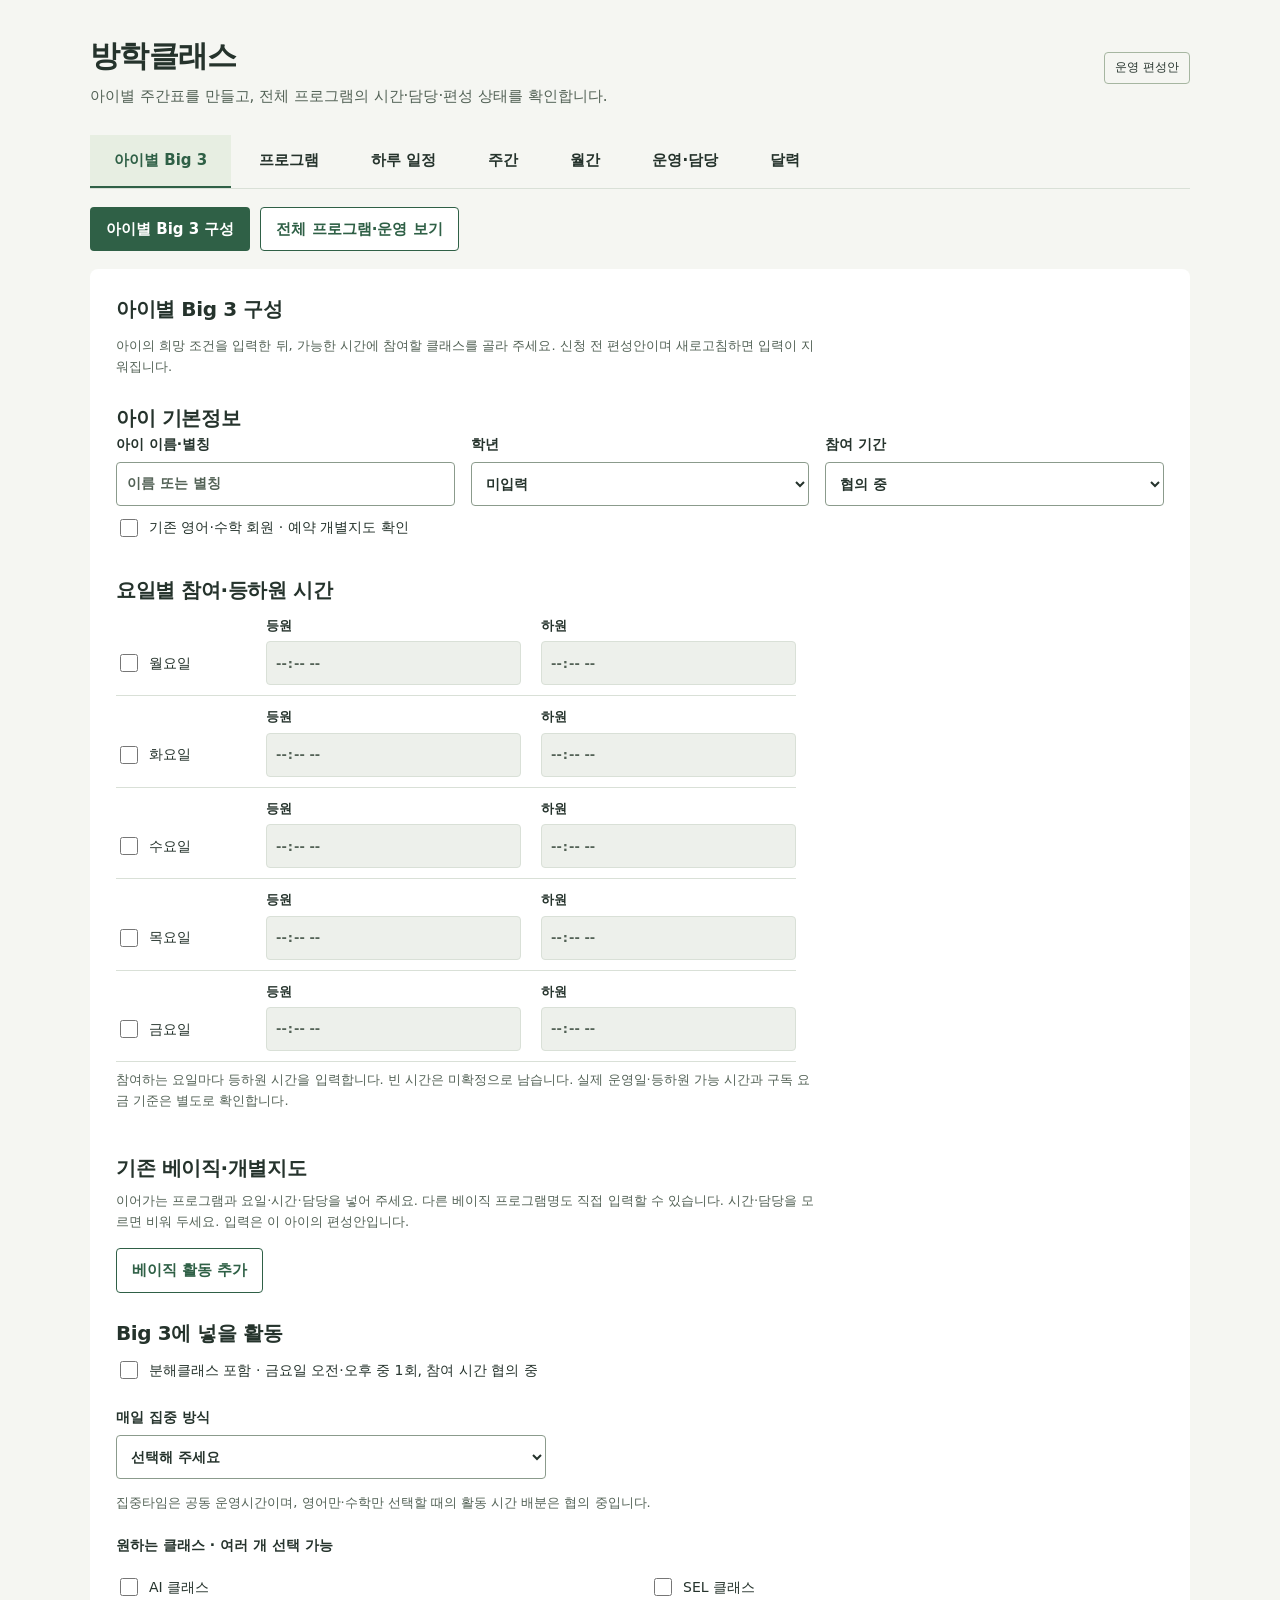
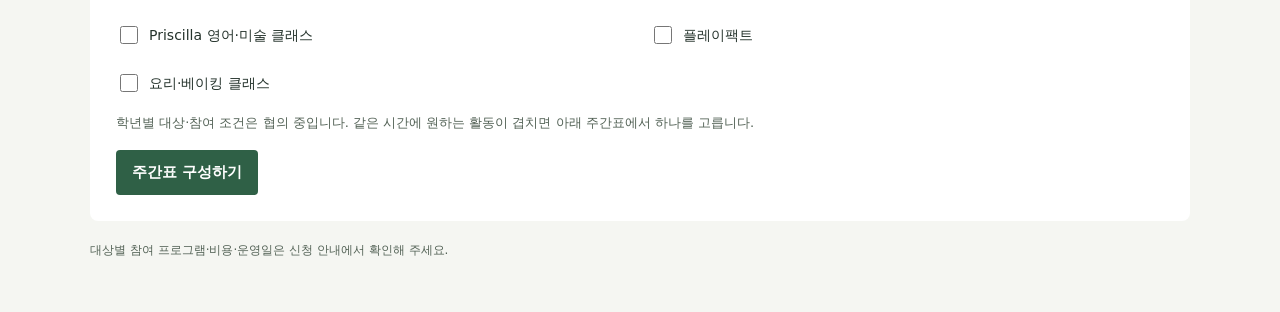
==== index.html @ 2d90d184 "Publish FOX winter class planning page" ====
<!doctype html>
<html lang="ko">
<head>
  <meta charset="utf-8">
  <meta name="viewport" content="width=device-width, initial-scale=1">
  <meta name="robots" content="noindex,nofollow">
  <meta name="description" content="FOX 방학클래스 프로그램과 하루·주간·월간 일정">
  <meta name="theme-color" content="#2f6046">
  <link rel="icon" href="data:,">
  <link rel="stylesheet" href="./style.css">
  <script src="./schedule.js" defer></script>
  <script src="./student-plan.js" defer></script>
  <script src="./app.js" defer></script>
  <script src="./planner-ui.js" defer></script>
  <title>방학클래스 · FOX LC</title>
</head>
<body>
<a class="skip-link" href="#main">프로그램으로 바로 가기</a>
<main id="main">
  <header><div><h1>방학클래스</h1><p>아이별 주간표를 만들고, 전체 프로그램의 시간·담당·편성 상태를 확인합니다.</p></div><span class="status">운영 편성안</span></header>
  <nav class="tabs" role="tablist" aria-label="방학클래스 보기">
    <button type="button" role="tab" id="builder-tab" aria-controls="builder" aria-selected="true">아이별 Big 3</button>
    <button type="button" role="tab" id="programs-tab" aria-controls="programs" aria-selected="false" tabindex="-1">프로그램</button>
    <button type="button" role="tab" id="day-tab" aria-controls="day" aria-selected="false" tabindex="-1">하루 일정</button>
    <button type="button" role="tab" id="week-tab" aria-controls="week" aria-selected="false" tabindex="-1">주간</button>
    <button type="button" role="tab" id="month-tab" aria-controls="month" aria-selected="false" tabindex="-1">월간</button>
    <button type="button" role="tab" id="operations-tab" aria-controls="operations" aria-selected="false" tabindex="-1">운영·담당</button>
    <button type="button" role="tab" id="calendar-tab" aria-controls="calendar" aria-selected="false" tabindex="-1">달력</button>
  </nav>
  <div class="entry-actions"><button type="button" class="primary" id="open-builder">아이별 Big 3 구성</button><button type="button" class="secondary" id="open-overview">전체 프로그램·운영 보기</button></div>
  <div class="chosen"><div><span class="text-small">프로그램 탐색용 하루 예시</span><output id="chosen" aria-live="polite"></output></div><button type="button" class="primary" id="view-day">하루 일정 보기 <span aria-hidden="true">→</span></button></div>
  <section id="builder" role="tabpanel" aria-labelledby="builder-tab">
    <h2>아이별 Big 3 구성</h2><p class="caption">아이의 희망 조건을 입력한 뒤, 가능한 시간에 참여할 클래스를 골라 주세요. 신청 전 편성안이며 새로고침하면 입력이 지워집니다.</p>
    <form id="student-form" novalidate>
      <fieldset><legend>아이 기본정보</legend><div class="planner-fields">
        <label>아이 이름·별칭<input id="student-name" type="text" maxlength="40" autocomplete="off" placeholder="이름 또는 별칭"></label>
        <label>학년<select id="student-grade"><option value="">미입력</option><option>유아</option><option>초등 1학년</option><option>초등 2학년</option><option>초등 3학년</option><option>초등 4학년</option><option>초등 5학년</option><option>초등 6학년</option></select></label>
        <label>참여 기간<select id="student-period"><option value="">협의 중</option><option>2027년 1월</option><option>2027년 2월</option><option>2027년 1·2월</option></select></label>
      </div><label class="check-option"><input id="student-member" type="checkbox">기존 영어·수학 회원 · 예약 개별지도 확인</label></fieldset>
      <fieldset><legend>요일별 참여·등하원 시간</legend><div id="student-days" class="day-attendance"></div><p class="caption" id="time-guide">참여하는 요일마다 등하원 시간을 입력합니다. 빈 시간은 미확정으로 남습니다. 실제 운영일·등하원 가능 시간과 구독 요금 기준은 별도로 확인합니다.</p></fieldset>
      <fieldset><legend>기존 베이직·개별지도</legend><p class="caption">이어가는 프로그램과 요일·시간·담당을 넣어 주세요. 다른 베이직 프로그램명도 직접 입력할 수 있습니다. 시간·담당을 모르면 비워 두세요. 입력은 이 아이의 편성안입니다.</p><div id="student-basics"></div><div id="student-basic-warnings" class="student-messages" role="status" hidden></div><button type="button" class="secondary" id="add-basic">베이직 활동 추가</button><datalist id="basic-program-names"></datalist><datalist id="basic-owner-names"></datalist></fieldset>
      <fieldset><legend>Big 3에 넣을 활동</legend>
        <label class="check-option"><input id="student-dis" type="checkbox">분해클래스 포함 · 금요일 오전·오후 중 1회, 참여 시간 협의 중</label>
        <label class="planner-focus">매일 집중 방식<select id="student-focus" aria-describedby="focus-guide"><option value="">선택해 주세요</option></select></label>
        <p class="caption" id="focus-guide">집중타임은 공동 운영시간이며, 영어만·수학만 선택할 때의 활동 시간 배분은 협의 중입니다.</p>
        <p class="field-label">원하는 클래스 · 여러 개 선택 가능</p><div id="student-preferences" class="planner-preferences"></div>
        <p class="caption">학년별 대상·참여 조건은 협의 중입니다. 같은 시간에 원하는 활동이 겹치면 아래 주간표에서 하나를 고릅니다.</p>
      </fieldset>
      <button type="submit" class="primary">주간표 구성하기</button>
    </form>
    <div id="student-result" hidden>
      <div class="section-heading"><h2 id="student-plan-title" tabindex="-1">개인 주간 편성안</h2><button type="button" class="secondary" id="print-student">개인 주간표 인쇄</button></div>
      <p id="student-profile" class="student-profile"></p><div id="student-big3" class="student-big3"></div><div id="student-basic-summary" class="student-basic-summary"></div>
      <p class="caption">오전·오후에서 참여할 시간을 직접 선택합니다. 빈 시간은 미선택으로 남습니다. 분해클래스는 한 주 1회입니다.</p>
      <p id="student-live-status" class="sr-only" role="status"></p>
      <div id="student-messages" class="student-messages"></div>
      <table class="student-weekly" role="table"><caption class="sr-only">아이별 베이직·Big 3 주간 편성안과 시간별 활동 선택</caption><thead role="rowgroup"><tr role="row"><th scope="col">요일·희망시간</th><th scope="col">기존 베이직</th><th scope="col">오전 클래스<br>10:00–12:00안</th><th scope="col">매일 집중타임</th><th scope="col">오후 클래스<br>15:30–17:30안</th><th scope="col">공동시간·확인 사항</th></tr></thead><tbody id="student-week-rows" role="rowgroup"></tbody></table>
      <p class="caption" id="student-member-note" hidden>기존 교재·진도를 이어가는 베이직과 집중타임 공동 활동을 함께 확인합니다. 예약 개별지도는 위 베이직 항목에 따로 입력하고 시간 겹침을 조정합니다. 입력하지 않은 시간·담당은 미확정입니다.</p>
      <p class="caption">반복 주간 편성안입니다. 날짜별 특별 일정은 달력에서 확인합니다. 메인 역할 확인과 실제 시간별 근무 확정은 별도입니다. 당번·공간·인원·연구원 휴식은 현재 미확정 상태를 유지합니다.</p>
    </div>
  </section>
  <section id="programs" role="tabpanel" aria-labelledby="programs-tab">
    <div class="recommendation"><h2>Big 3를 한 아이의 한 주로</h2><p>분해클래스 + 매일 집중타임 + 좋아하는 클래스</p><p class="caption">초등 저학년 참여 예시: SEL을 선호하는 학생의 한 주와 감정 표현을 책으로 모으는 한 달을 살펴보세요.</p><button type="button" class="text-button" id="view-big3-week">Big 3 주간 참여 예시 보기 →</button></div>
    <button type="button" class="text-button operations-link" id="view-operations">센터 하루 운영·담당·휴식 보기 →</button>
    <button type="button" class="text-button" id="view-program-roster">전체 프로그램·담당표 보기 →</button>
    <fieldset><legend>1. 살펴볼 클래스</legend><p class="caption">선택한 클래스가 있는 하루를 미리 봅니다. 유아·초등 저학년·고학년별 대상과 참여 조건은 협의 중입니다.</p><div class="choices" id="class-choices"></div></fieldset>
    <fieldset><legend>2. 집중타임</legend><p class="caption">집중 활동은 신청 시 학부모가 정하며, 선택한 활동을 매일 이어갑니다. 아래 선택은 개인 참여 미리보기입니다.</p><div class="choices focus-choices" id="focus-choices"></div></fieldset>
    <h2>함께하는 활동</h2><div class="program-list" id="shared-programs"></div>
    <h2>특별 프로그램</h2><p class="caption">프로그램을 누르면 월간 일정에서 볼 수 있습니다. 운영 여부·날짜·참여 방법은 추후 안내합니다.</p><div class="program-list events" id="event-programs"></div>
    <h2>추후 안내 활동</h2><div class="program-list" id="future-programs"></div>
    <h2>방학 동안 함께 이어갑니다</h2>
    <div class="info-list">
      <div><h3>해피클래스 · 해피아워</h3><p>방학클래스 신청자 혜택. 이용 기간과 시간은 별도로 안내합니다.</p></div>
      <div><h3>기존 영어·수학 학습</h3><p>딥러닝학원 연계 학습과 Reading Gate·Spectrum Writing 등 기존 교재의 진도를 이어갑니다.</p></div>
      <div><h3>월별 평가 · 성장 리포트</h3><p>활동 기록과 영어·수학 학습 내용을 함께 확인합니다.</p></div>
    </div>
  </section>
  <section id="day" role="tabpanel" aria-labelledby="day-tab" hidden>
    <div class="section-heading"><h2>프로그램별 하루 예시</h2><label class="day-picker">요일 <select id="day-choice"></select></label></div>
    <p class="caption">프로그램 탭에서 선택한 클래스의 하루 예시입니다. 아이별 Big 3로 만든 주간표는 아이별 Big 3 탭에서 확인해 주세요. 실제 날짜의 특별 프로그램은 달력에서 확인합니다. 신청·예약으로 저장되지 않습니다.</p><label class="session-picker">클래스 참여 시간 <select id="class-session"></select></label>
    <table class="daily"><caption class="sr-only">선택한 프로그램의 하루 일정</caption><thead><tr><th scope="col">시간</th><th scope="col">프로그램</th></tr></thead><tbody id="daily-rows"></tbody></table>
    <p class="caption" id="day-note"></p><a class="plain-link" href="./daily.html">센터 기본 일간표만 보기 →</a>
    <h2>기존 회원의 예약 개별지도</h2><p class="caption">집중타임 공동 활동과 기존 베이직의 교재·개별지도 시간을 함께 확인합니다. 집중시간 외 예약지도는 아이별 Big 3에서 베이직으로 입력하고, 다른 활동과 겹치지 않게 편성합니다.</p><div class="table-scroll"><table class="reservation-table"><thead><tr><th scope="col">활동</th><th scope="col">시간·담당</th><th scope="col">이어갈 내용</th></tr></thead><tbody id="reservation-rows"></tbody></table></div>
  </section>
  <section id="week" role="tabpanel" aria-labelledby="week-tab" hidden>
    <h2>연구원용 예시 프로그램 시간표</h2><p class="caption">프로그램 선택, 고정 집중타임, 기존 베이직과 특별 프로그램을 함께 보는 센터 주간 편성 예시입니다. 요일별 배치와 시각은 조정 가능한 예시이며, 실제 개설 그룹 수·인원·공간·근무 배정은 미정입니다. 아이별 주간표와 구분하며, 날짜별 특별 일정은 달력에서 확인해 주세요.</p>
    <div class="block-key"><span class="fixed-time">고정 공동시간</span><span class="class-time">요일 클래스</span><span class="open-time">상시 개별활동</span><span class="special-time">특별 프로그램</span></div>
    <p class="mobile-hint">표를 좌우로 밀어 요일을 확인하세요.</p>
    <div class="table-scroll"><table class="weekly"><caption class="sr-only">월요일부터 금요일까지 프로그램</caption><thead><tr><th scope="col">시간</th><th scope="col">월</th><th scope="col">화</th><th scope="col">수</th><th scope="col">목</th><th scope="col">금</th></tr></thead><tbody id="weekly-rows"></tbody></table></div>
    <p class="caption">영어 말하기는 영어 활동과 이어집니다. 틈새 체육활동은 참여 시간 협의 중입니다. 금요일 분해클래스는 오전·오후 중 1회 참여하는 편성안입니다. 집중타임은 공동 운영시간이며, 영어만·수학만 선택할 때의 활동 시간 배분은 협의 중입니다.</p>
    <h2 id="big3-heading" tabindex="-1">Big 3 · 한 학생의 주간 참여 예시</h2><p class="caption">SEL을 선호하고 주 5일 참여하는 초등 저학년 학생을 가정했습니다. 운영 확정 전 예시입니다. 집중 활동은 신청 시 학부모가 선택하며, 여기서는 영어+수학을 선택한 경우입니다.</p><div class="table-scroll"><table class="big3-table"><thead><tr><th scope="col">요일</th><th scope="col">선택한 클래스</th><th scope="col">매일 집중시간</th><th scope="col">미선택·협의 사항</th></tr></thead><tbody id="big3-rows"></tbody></table></div><p class="caption">금요일 분해는 오전·오후 중 1회, 참여 시간 협의 중입니다. 나머지 반일은 자동 배정하지 않습니다.</p><button type="button" class="text-button" id="view-sel-month">이 학생의 SEL 월간 진행 예시 보기 →</button>
  </section>
  <section id="month" role="tabpanel" aria-labelledby="month-tab" hidden>
    <h2>방학의 일정</h2>
    <div class="periods"><div><h3>12월</h3><p>해피클래스 · 해피아워</p><span class="text-small">신청자 혜택 · 이용 시간 별도 안내</span></div><div><h3>1월</h3><p>방학클래스 · 월 구독</p><span class="text-small">요일별 클래스 · 집중타임</span></div><div><h3>2월</h3><p>방학클래스 · 월 구독</p><span class="text-small">요일별 클래스 · 집중타임</span></div></div>
    <h2>한 달 동안 이어가는 활동</h2><div class="info-list"><div><h3>AI · 매회 체험 / 프로젝트</h3><p>체험은 참여할 때 새 주제를 탐구합니다. 프로젝트는 지난 결과를 이어갑니다. 아이가 AI의 제안을 비교하고 표현을 고칩니다. 세부 주제·진행안 협의 중.</p></div><div><h3>SEL · 이어가는 프로젝트</h3><p>감정카드와 내 경험에서 표현을 모아 책으로 엮습니다. 다음 참여 때 모은 말·글·그림을 이어 정리하는 진행 예시입니다.</p></div><div><h3>영어·수학 · 기존 진도 이어가기</h3><p>이전 교재 지점부터 이어갑니다. 다음 참여 때 이어갈 내용과 월별 평가·성장 리포트는 담당자가 확인합니다.</p></div></div>
    <h2 id="sel-month-heading" tabindex="-1">SEL 책 만들기 · 월간 진행 예시</h2><p class="caption">주간 Big 3 예시에서 SEL을 선택한 학생의 흐름입니다. 참여 기간과 진행 상황에 따라 앞선 활동을 반복하거나 이어갑니다. 주차별 공통 진도로 확정된 내용은 없습니다.</p><div class="project-steps" data-project-steps></div><p class="project-result"><strong>남길 결과 예시</strong> 내 감정 표현을 모은 작은 책</p>
    <h2>특별 프로그램 일정</h2><p class="caption">운영 여부와 날짜가 정해지면 안내합니다.</p>
    <div id="monthly-events" class="month-events"></div>
  </section>
  <section id="operations" role="tabpanel" aria-labelledby="operations-tab" hidden>
    <div class="section-heading"><h2 id="operations-heading" tabindex="-1">센터 하루 운영·편성 상태</h2><label class="day-picker">요일 <select id="operations-day"><option value="0">월요일</option><option value="1">화요일</option><option value="2">수요일</option><option value="3">목요일</option><option value="4">금요일</option></select></label></div>
    <dl id="operations-status" class="operations-status"></dl>
    <p id="care-role" class="care-role"></p>
    <p class="caption operations-caption">시간·개설은 편성안입니다. 메인 역할 확인과 시간별 근무 확정은 별도입니다.</p>
    <div class="operations-timeline"><table class="operations-table" role="table"><caption class="sr-only">시간별 활동·메인 역할·실행 당번·작업과 휴식의 편성 상태</caption><thead role="rowgroup"><tr role="row"><th scope="col" role="columnheader">시간</th><th scope="col" role="columnheader">활동</th><th scope="col" role="columnheader">메인 담당</th><th scope="col" role="columnheader">시간별 당번</th><th scope="col" role="columnheader">연구원 개인작업·휴식</th></tr></thead><tbody id="operations-rows" role="rowgroup"></tbody></table></div>
    <details class="operation-notes"><summary>운영 조건·프로그램 구분 보기</summary>
      <p class="caption">수학 메인 김철병은 역할 확인, 나머지 역할은 배정안 또는 미배정입니다. 운영 총괄은 양준모 센터장 배정안입니다. 생활지원 역할안은 담당 분야의 후보이며, 실제 시간별 당번은 별도로 편성합니다.</p>
      <div class="capacity-status"><span>학생 수 <strong>미정</strong></span><span>활동별 그룹 수 <strong>미정</strong></span><span>공간 <strong>미정</strong></span><span>근무 가능시간 <strong>미확인</strong></span></div>
      <p class="caption">담당·보조·생활지원이 채워진 뒤 연구원 개인작업과 휴식을 편성합니다. 메인 연구원의 간식시간 교대휴식도 미편성입니다. 실제 휴식 가능 여부는 확인 전입니다.</p>
      <div class="operation-types"><div class="fixed-time"><strong>고정 공동시간</strong><span>매일 집중타임 · 점심·간식·몸풀기</span></div><div class="class-time"><strong>요일 클래스</strong><span>AI·SEL·분해·영어미술·플레이팩트·요리</span></div><div class="open-time"><strong>상시 개별활동</strong><span>기존 교재·진도 · 독서·이어 하던 작업</span></div><div class="special-time"><strong>특별 프로그램</strong><span>초청 특강 · 논산 체험 · FOX Fair</span></div></div>
      <p class="caption">기존 베이직과 집중타임 공동 활동을 함께 이어갑니다. 베이직·개별지도는 아이별 주간표에 따로 입력하여 시간 겹침을 확인합니다. 미입력 시간·담당은 미확정입니다. 특별 프로그램은 날짜·대체 시간·담당을 정한 뒤 반영합니다.</p>
    </details>
    <h2>집중타임 보조 당번 · 편성 전</h2><p class="caption">영어·수학 메인은 두 집중 블록을 이어 맡고, 보조 연구원이 순환하는 운영안입니다. AI 심화·독서·개별 작업은 별도 담당을 배정합니다. 보조 당번·필요 인원·교대휴식은 학생 그룹과 근무시간 확인 후 정합니다.</p>
    <div class="table-scroll"><table class="duty-table"><thead><tr><th scope="col">요일</th><th scope="col">13:00–14:00</th><th scope="col">14:00–14:30<br>간식 생활 당번</th><th scope="col">14:30–15:30</th><th scope="col">연구원 개인작업·교대휴식</th></tr></thead><tbody id="duty-rows"></tbody></table></div>
    <p class="caption">가장 바쁜 하루의 학생 그룹·공간·메인·보조·생활지원을 함께 확인한 뒤 당번을 정합니다. 연구원 개인작업과 교대휴식은 각각 편성합니다.</p>
    <h2>연구원 소속 명단</h2><div class="staff-teams" id="staff-teams"></div>
    <h2 id="roster-heading" tabindex="-1">전체 프로그램·시간·담당</h2><p class="caption">표의 시간은 편성안입니다. 메인 담당의 역할 상태와 프로그램 개설 확정은 구분해 확인합니다. 베이직은 아이별 시간·담당을 확인하며, 빈 시간에 자동 배정하지 않습니다.</p><div class="roster-filters"><label>프로그램 구분<select id="roster-filter"><option value="">전체 프로그램</option><option>요일 클래스</option><option>고정 집중</option><option>공동·연계</option><option>기존 베이직</option><option>상시 개별</option><option>특별 프로그램</option><option>추후 안내</option><option>신청자 혜택</option><option>기록·평가</option></select></label><label>프로그램 찾기<input type="search" id="roster-search" placeholder="프로그램명·담당 이름"></label></div><p id="roster-count" class="caption" role="status"></p><div class="table-scroll roster-scroll"><table class="program-roster" role="table"><thead><tr><th scope="col">구분</th><th scope="col">프로그램</th><th scope="col">운영 시간</th><th scope="col">메인 담당</th><th scope="col">보조·협업</th><th scope="col">편성 상태</th></tr></thead><tbody id="program-roster"></tbody></table></div>
    <div id="student-basic-roster-section"><h3>이 아이의 베이직 입력안</h3><p class="caption" id="student-basic-roster-profile">아이별 Big 3에서 베이직을 추가하면 여기에 표시됩니다. 센터 전체의 개설·근무 확정과는 별도로 확인합니다.</p><div class="table-scroll"><table class="basic-roster"><thead><tr><th scope="col">프로그램</th><th scope="col">요일·시간</th><th scope="col">담당</th><th scope="col">편성 상태</th></tr></thead><tbody id="student-basic-roster"><tr><td colspan="4">입력된 베이직 없음</td></tr></tbody></table></div></div>
  </section>
  <section id="calendar" role="tabpanel" aria-labelledby="calendar-tab" hidden>
    <div class="section-heading"><h2>월간 달력</h2><div class="calendar-controls"><button type="button" id="calendar-prev" aria-label="이전 달">‹</button><label><span class="sr-only">달 선택</span><select id="calendar-month"><option value="0">2026년 12월</option><option value="1" selected>2027년 1월</option><option value="2">2027년 2월</option></select></label><button type="button" id="calendar-next" aria-label="다음 달">›</button></div></div>
    <p class="caption">센터 기본 편성안입니다. 날짜를 누르면 해당 요일의 활동과 담당 배정 상태를 봅니다. 특별 일정은 대체할 시간과 함께 반영합니다.</p>
    <div id="calendar-themes" class="calendar-themes"></div>
    <p class="calendar-focus" id="calendar-focus"></p>
    <table class="calendar-table"><caption id="calendar-title" class="sr-only">2027년 1월 달력</caption><thead><tr><th scope="col">일</th><th scope="col">월</th><th scope="col">화</th><th scope="col">수</th><th scope="col">목</th><th scope="col">금</th><th scope="col">토</th></tr></thead><tbody id="calendar-days"></tbody></table>
    <article id="calendar-detail" class="calendar-detail" aria-live="polite"></article>
    <h2>날짜 미정인 특별 프로그램</h2><p class="caption">운영 여부와 날짜가 정해지면 달력에 표시합니다.</p><div id="calendar-pending" class="calendar-pending"></div>
    <p class="caption calendar-holidays">공휴일의 센터 운영은 별도로 안내합니다.</p>
  </section>
  <footer>대상별 참여 프로그램·비용·운영일은 신청 안내에서 확인해 주세요.</footer>
</main>
</body>
</html>
---- style.css ----
:root{color-scheme:light;--ink:#25332c;--muted:#536256;--line:#d9e0d7;--green:#2f6046;--paper:#f5f6f2;--focus:#fbf1d9;--common:#eef4f7;font-family:"Apple SD Gothic Neo","Noto Sans KR","Malgun Gothic",system-ui,sans-serif;font-size:15px;line-height:1.65;color:var(--ink);background:var(--paper);accent-color:var(--green)}
*{box-sizing:border-box}body{margin:0;padding:32px}main{max-width:1100px;margin:auto}[hidden]{display:none!important}button,select,input{font:inherit;color:inherit}button,select,label.choice{cursor:pointer}button{transition:background-color 120ms ease;touch-action:manipulation}h1,h2,h3,p{margin:0}h1{font-size:30px;line-height:1.3;letter-spacing:-.025em;margin:4px 0 9px}h2,legend{font-size:20px;font-weight:650;line-height:1.45;letter-spacing:-.02em}h2{margin:32px 0 12px}h3{font-size:15px;font-weight:650}small,.text-small,.caption{font-size:13px;line-height:1.6}small{display:block;color:var(--muted)}:focus-visible{outline:3px solid #3e7854;outline-offset:3px}header{display:flex;justify-content:space-between;align-items:flex-start;gap:16px;margin-bottom:26px}header p{color:var(--muted)}.eyebrow{font-size:12px;letter-spacing:.13em;font-weight:700}.status{white-space:nowrap;font-size:12px;border:1px solid #a6b6a1;padding:5px 10px;border-radius:4px;margin-top:20px}.tabs{display:flex;gap:4px;border-bottom:1px solid var(--line)}.tabs button{border:0;border-bottom:2px solid transparent;background:none;padding:13px 24px;min-height:48px;font-weight:600}.tabs [aria-selected=true]{background:#e7eee2;border-bottom-color:var(--green);color:var(--green)}.chosen{display:flex;justify-content:space-between;align-items:center;gap:16px;padding:18px 20px;margin:20px 0;background:#eaf0e5;border-radius:6px}.chosen .text-small{display:block;color:var(--muted);margin-bottom:3px}output{display:block;font-weight:650}.primary{background:var(--green);color:white;border:0;border-radius:4px;min-height:44px;padding:10px 16px;white-space:nowrap;font-weight:600}section{padding:26px;background:#fff;border-radius:8px}section>h2:first-child{margin-top:0}.recommendation{padding-bottom:20px;border-bottom:1px solid var(--line);font-size:14px}.recommendation strong{display:inline-block;color:var(--green);margin-right:12px}fieldset{padding:0;margin:26px 0 0;border:0;min-width:0}legend{padding:0}.caption{color:var(--muted);margin:8px 0 16px;max-width:85ch}.choices{display:grid;grid-template-columns:repeat(3,minmax(0,1fr));gap:10px}.choice{display:flex;align-items:flex-start;gap:10px;min-height:86px;padding:15px 13px;border:1px solid var(--line);border-radius:5px}.choice input{width:17px;height:17px;margin:4px 0 0;flex-shrink:0}.choice strong{font-weight:600;line-height:1.5;display:block}.choice small{margin-top:4px}.choice:has(input:checked){background:#edf3e7;border-color:#6b885e}.focus-choices .choice:has(input:checked){background:var(--focus);border-color:#b18b39}.program-list{display:grid;grid-template-columns:repeat(2,minmax(0,1fr));column-gap:24px}.program-item{padding:15px 0;border-bottom:1px solid #e5e9e2;text-align:left;min-width:0}.program-item p,.program-item span{font-size:13px;color:var(--muted);margin-top:3px;display:block}.event{font:inherit;background:none;border:0;border-bottom:1px solid #e5e9e2;width:100%}.event strong{font-weight:650}.event small{font-size:12px;color:#496443;margin-top:6px}.info-list{display:grid;grid-template-columns:repeat(3,minmax(0,1fr));gap:22px}.info-list>div{border-top:2px solid var(--line);padding-top:12px}.info-list p{font-size:13px;color:var(--muted);margin-top:5px}.section-heading{display:flex;align-items:center;justify-content:space-between;gap:16px}.section-heading h2{margin:0}.day-picker{font-size:13px;white-space:nowrap;display:flex;align-items:center;gap:8px}select{min-height:44px;border:1px solid #abb9a8;background:white;border-radius:4px;padding:7px 25px 7px 10px}.daily,.weekly{width:100%;border-collapse:collapse;table-layout:fixed}.daily th,.daily td,.weekly th,.weekly td{border-bottom:1px solid #e1e7de;padding:15px 12px;text-align:left;vertical-align:top;overflow-wrap:anywhere}.daily thead th,.weekly thead th{font-size:13px;color:var(--muted);font-weight:600}.daily tbody th,.weekly tbody th{font-size:13px;font-weight:500;font-variant-numeric:tabular-nums;background:white}.daily th:first-child{width:150px}.daily tbody td{font-weight:600;font-size:16px}.daily td small{font-weight:400;margin-top:3px}.common{background:var(--common)}.focus{background:var(--focus)}.daily .selected{background:#edf3e7;box-shadow:inset 3px 0 #6b885e}.table-scroll{overflow-x:auto;overscroll-behavior-inline:contain;-webkit-overflow-scrolling:touch}.weekly{min-width:800px;font-size:14px}.weekly th:first-child{width:94px}.activity{padding:10px;background:#f0f4ec;line-height:1.6}.activity.selected{outline:1px solid #6b885e;outline-offset:-1px}.or{display:block;font-size:12px;color:var(--muted);text-align:center;padding:3px}.weekly small{margin-top:3px}.mobile-hint{display:none;font-size:13px;color:var(--muted);margin-bottom:10px}.periods{display:grid;grid-template-columns:repeat(3,minmax(0,1fr));gap:22px;margin:20px 0}.periods>div{border-top:2px solid var(--green);padding-top:12px}.periods h3{font-size:20px;margin-bottom:4px}.periods p{font-size:14px}.periods span{color:var(--muted);display:block;margin-top:5px}.month-events article{display:flex;justify-content:space-between;align-items:flex-start;gap:15px;padding:17px 0;border-bottom:1px solid #e5e9e2;scroll-margin:24px}.month-events p{font-size:13px;color:var(--muted);margin-top:3px}.event-date{white-space:nowrap;font-size:12px;color:#496443;padding-top:2px}footer{font-size:12px;color:var(--muted);margin:20px 0}.skip-link{position:absolute;top:8px;left:16px;padding:8px 12px;background:var(--ink);color:white;transform:translateY(-150%)}.skip-link:focus{transform:none}.sr-only{position:absolute;width:1px;height:1px;padding:0;margin:-1px;overflow:hidden;clip:rect(0,0,0,0);white-space:nowrap;border:0}
.plain-link{display:inline-block;color:var(--green);font-size:13px;min-height:44px;padding:8px 0}
.text-button{display:inline-block;min-height:44px;border:0;background:none;color:var(--green);padding:8px 0;font-size:13px}.operation-types{display:grid;grid-template-columns:repeat(4,minmax(0,1fr));gap:10px;margin:20px 0}.operation-types>div{padding:15px;border-top:3px solid #b18b39}.operation-types strong{display:block;font-size:14px}.operation-types span{display:block;font-size:12px;margin-top:5px;color:var(--muted)}.fixed-time{background:#fbf1d9!important}.class-time{background:#edf3e7!important}.open-time{background:#eef4f7!important}.special-time{background:#f9e8df!important}.rest-time{background:#f4eef8}.operation-types .class-time{border-color:#6b885e}.operation-types .open-time{border-color:#7297ab}.operation-types .special-time{border-color:#b87b5b}.block-key{display:flex;flex-wrap:wrap;gap:7px;margin:15px 0}.block-key span{font-size:12px;padding:5px 9px}.operations-table,.duty-table,.program-roster{width:100%;border-collapse:collapse;table-layout:fixed;font-size:13px}.operations-table{min-width:0}.duty-table{min-width:740px}.program-roster{min-width:800px}.operations-table th,.operations-table td,.duty-table th,.duty-table td,.program-roster th,.program-roster td{padding:13px 11px;text-align:left;vertical-align:top;border-bottom:1px solid var(--line);overflow-wrap:anywhere}.operations-table thead th,.duty-table thead th,.program-roster thead th{font-weight:650;color:var(--muted);background:white}.operations-table th:first-child{width:100px}.operations-table tbody th,.duty-table tbody th,.program-roster tbody th{font-weight:600;background:white}.operations-table small,.duty-table small{font-size:12px;margin-top:5px}.duty-table th:first-child{width:70px}.program-roster th:nth-child(1){width:105px}.program-roster th:nth-child(2){width:240px}.staff-conflict{display:block;padding:5px 7px;margin-top:6px;background:#f8dfd9;color:#8b3327;font-weight:650}#roster-heading{scroll-margin:20px}
.staff-teams{display:grid;grid-template-columns:repeat(3,minmax(0,1fr));gap:10px;margin:16px 0}.staff-teams>div{border-top:2px solid var(--line);padding:12px 0}.staff-teams strong,.staff-teams span{display:block}.staff-teams strong{font-size:13px}.staff-teams span{font-size:13px;color:var(--muted);margin-top:4px}@media(max-width:700px){.staff-teams{grid-template-columns:1fr 1fr}}
@media(max-width:700px){.operation-types{grid-template-columns:1fr 1fr;gap:7px}.operation-types>div{padding:12px 10px}.operation-types strong{font-size:13px}.operation-types span{font-size:12px}}
.calendar-controls{display:flex;align-items:center;gap:6px}.calendar-controls button{width:44px;min-height:44px;background:white;border:1px solid var(--line);border-radius:4px;font-size:22px}.calendar-controls button:disabled{opacity:.35;cursor:default}.calendar-themes{display:grid;grid-template-columns:repeat(5,minmax(0,1fr));gap:8px;margin:18px 0}.calendar-themes>div{padding:12px;background:#edf3e7;border-top:3px solid #6b885e}.calendar-themes small{font-weight:700}.calendar-themes strong{display:block;font-size:14px}.calendar-themes span{display:block;font-size:12px;color:var(--muted);margin-top:4px}.calendar-themes .ai{background:#e8f0fa;border-color:#6687ad}.calendar-themes .dis{background:#fbf1d9;border-color:#b18b39}.calendar-focus{padding:10px 14px;background:var(--focus);font-size:13px;margin:12px 0 18px}.calendar-table{width:100%;border-collapse:collapse;table-layout:fixed}.calendar-table th{font-size:13px;font-weight:600;padding:10px 0;text-align:center;border-bottom:1px solid var(--line)}.calendar-table td{padding:0;border:1px solid #e3e8df;vertical-align:top}.calendar-day{display:flex;flex-direction:column;gap:8px;width:100%;min-height:115px;padding:10px;border:0;background:white;text-align:left;border-radius:0;overflow-wrap:anywhere}.calendar-number{font-size:14px;font-weight:600;font-variant-numeric:tabular-nums}.calendar-day.ai{background:#f2f6fc}.calendar-day.dis{background:#fffbef}.calendar-day[aria-pressed=true]{outline:2px solid var(--green);outline-offset:-2px}.calendar-label{font-size:12px;line-height:1.5;color:#3e6040}.ai .calendar-label{color:#355c89}.dis .calendar-label{color:#7c5a12}.calendar-special{display:block;padding:4px 6px;background:#f9e8df;color:#7b4328;font-size:12px;font-weight:600}.theme-short{display:none}.calendar-holiday{font-size:12px;color:#a14a45}.calendar-day.holiday{background:#fff6f3}.sunday .calendar-number,.holiday .calendar-number,.calendar-table th:first-child{color:#a14a45}.saturday .calendar-number,.calendar-table th:last-child{color:#456f9d}.calendar-empty{background:#f7f8f4}.calendar-detail{margin:18px 0;padding:18px;background:#f3f6ef;border-left:0}.calendar-detail h3{margin-bottom:8px}.calendar-detail>p{font-size:13px}.calendar-theme-name{color:var(--green)}.calendar-day-programs{display:grid;grid-template-columns:repeat(3,minmax(0,1fr));gap:20px;margin-top:14px;font-size:13px}.calendar-day-programs small{margin-bottom:4px}.calendar-pending{display:flex;flex-wrap:wrap;gap:8px}.calendar-pending button{min-height:44px;border:1px solid var(--line);background:white;border-radius:4px;font-size:13px;padding:8px 12px}.calendar-holidays{margin-top:24px}.week-themes td{background:#f4f7ef;font-size:13px}.week-themes strong{font-weight:650}
@media(max-width:700px){.calendar-themes{grid-template-columns:1fr;gap:0}.calendar-themes>div{display:grid;grid-template-columns:22px 1fr;gap:4px 8px;padding:8px 10px;border-top:0;border-left:0}.calendar-themes span{display:none}.calendar-themes strong{font-size:13px}.calendar-themes small{align-self:center}.calendar-themes .ai{border-left-color:#6687ad}.calendar-themes .dis{border-left-color:#b18b39}.calendar-controls{gap:3px}.calendar-controls select{font-size:13px;padding:7px 5px}.calendar-controls button{width:32px}.calendar-day{min-height:83px;padding:7px 3px;gap:8px;text-align:center;align-items:center}.calendar-number{font-size:13px}.theme-long{display:none}.theme-short{display:inline}.calendar-label{font-size:10px;word-break:keep-all}.calendar-holiday{font-size:9px;word-break:keep-all}.calendar-special{font-size:9px;padding:3px 2px;line-height:1.5}.calendar-day-programs{grid-template-columns:1fr;gap:12px}.calendar-detail{padding:15px 12px}.calendar-focus{font-size:12px;padding:10px}.calendar-pending button{font-size:12px;padding:8px 10px}}
@media(hover:hover) and (pointer:fine){.tabs button:hover,.event:hover{background:#f0f4ec}.primary:hover{background:#224b35}.choice:hover{border-color:#819779}}
@media(max-width:800px){.choices{grid-template-columns:repeat(2,minmax(0,1fr))}.info-list{grid-template-columns:1fr}.mobile-hint{display:block}}
@media(max-width:600px){body{padding:22px 14px}h1{font-size:25px}header{gap:10px;margin-bottom:22px}header p:not(.eyebrow){font-size:13px}.status{font-size:12px;padding:4px 7px}.tabs{display:grid;grid-template-columns:repeat(3,minmax(0,1fr));gap:0}.tabs button{padding:11px 2px;font-size:13px;white-space:nowrap}.chosen{display:block;padding:14px;margin:16px 0}.primary{margin-top:12px;width:100%}output{font-size:14px}section{padding:20px 14px}h2,legend{font-size:18px}.choices{grid-template-columns:1fr}.choice{min-height:74px}.program-list,.periods{grid-template-columns:1fr}.program-item{padding:14px 0}.recommendation strong{display:block}.daily th:first-child{width:106px}.daily th,.daily td{padding:14px 9px}.daily tbody td{font-size:15px}.section-heading{align-items:flex-start;gap:10px}.day-picker{font-size:12px}.day-picker select{font-size:13px;padding-right:12px}.table-scroll th:first-child{position:sticky;left:0;z-index:1;background:white}.month-events article{display:block}.event-date{display:block;margin-top:7px}.periods>div{padding-bottom:8px}}
@media(prefers-reduced-motion:reduce){button{transition:none}}
@media print{body{padding:0;background:white}.tabs,.chosen,.skip-link,footer,.day-picker{display:none}header{margin-bottom:15px}section{padding:0}.table-scroll{overflow:visible}.weekly{min-width:0}.table-scroll th:first-child{position:static}td,.activity{print-color-adjust:exact}.choices,.program-list{break-inside:avoid}}

.operations-table td,.duty-table td{word-break:keep-all}

/* 참여 예시와 운영 상태는 모든 보기에서 같은 의미로 표시합니다. */
::selection{background:#d9e7ce;color:var(--ink)}a{text-underline-offset:.2em}select,input{caret-color:var(--green)}.table-scroll{scrollbar-color:#8ca082 #f0f3ec;scrollbar-width:thin}.recommendation h2{margin:0 0 6px}.recommendation .caption{margin:8px 0 4px}.session-picker{display:flex;align-items:center;gap:10px;font-size:13px;margin:8px 0 20px}.session-picker select{max-width:100%}.assignment{display:block;font-size:12px;color:#63502d}.slot-mode{margin-top:8px;color:#4a584c}.unselected{color:var(--muted);font-weight:400}.pending-state{color:#63502d}.capacity-status{display:flex;flex-wrap:wrap;gap:9px 24px;padding:14px 0;border-top:1px solid var(--line);border-bottom:1px solid var(--line);font-size:13px}.capacity-status strong{margin-left:5px;color:#63502d}.big3-table,.reservation-table{width:100%;border-collapse:collapse;font-size:14px}.big3-table{min-width:700px}.reservation-table{min-width:560px}.big3-table th,.big3-table td,.reservation-table th,.reservation-table td{padding:14px 12px;border-bottom:1px solid var(--line);text-align:left;vertical-align:top}.big3-table thead,.reservation-table thead{font-size:13px;color:var(--muted)}.big3-table tbody th{background:white;white-space:nowrap}.project-steps{display:grid;grid-template-columns:repeat(4,minmax(0,1fr));gap:22px;margin:22px 0}.project-steps>div{border-top:2px solid #8ba37e;padding-top:12px}.project-steps .text-small{display:block;color:var(--muted);margin-bottom:5px}.project-steps p{font-size:13px;color:var(--muted);margin-top:5px}.project-result{font-size:14px;padding:14px 0;border-top:1px solid var(--line);border-bottom:1px solid var(--line)}.project-result strong{margin-right:12px}.calendar-day-programs{grid-template-columns:repeat(2,minmax(0,1fr))}.calendar-day-programs .activity{margin-top:5px}.calendar-detail{border-left:0;border-top:1px solid #c9d6c0}.focus-shift td{border-left:0}.operations-table hr{border:0;border-top:1px solid var(--line);margin:10px 0}#big3-heading,#sel-month-heading{scroll-margin:20px}.daily .activity{padding:0;background:transparent}.daily .slot-mode{font-weight:400}
@media(max-width:700px){.project-steps{grid-template-columns:1fr;gap:16px}.calendar-day-programs{grid-template-columns:1fr}.session-picker{align-items:flex-start;flex-direction:column}.project-result strong{display:block;margin-bottom:4px}.capacity-status{gap:8px 18px}.calendar-themes>div{border-left:0;border-top:1px solid #c9d6c0}}

/* 좁은 화면도 시간과 담당·당번·휴식을 같은 묶음에서 읽습니다. */
.operations-link{display:block;font-size:14px;font-weight:650}#operations-heading{scroll-margin:18px}.operations-status{display:grid;grid-template-columns:1.3fr 1fr 1fr;gap:16px;margin:18px 0 12px;padding:13px 0;border-top:1px solid var(--line);border-bottom:1px solid var(--line);font-size:13px}.operations-status dt{color:var(--muted);font-size:12px;margin-bottom:4px}.operations-status dd{margin:0;font-weight:600;line-height:1.6}.care-role{font-size:13px;color:#63502d;margin:10px 0}.care-role span{display:inline-block;margin-left:14px}.operations-caption{margin:8px 0 12px}.operations-timeline{max-width:100%}.operations-table{min-width:0;width:100%;font-size:13px}.operations-table th:first-child{width:100px}.operations-table thead th:nth-child(2){width:25%}.operations-table thead th:nth-child(3){width:29%}.operations-table th,.operations-table td{padding:12px 10px}.operations-table td span{display:block}.operations-table .main-assignment{margin-bottom:5px}.operations-table .main-assignment:last-child{margin-bottom:0}.operations-table small{font-size:12px}.operation-notes{margin:22px 0 8px;border-top:1px solid var(--line);border-bottom:1px solid var(--line)}.operation-notes summary{cursor:pointer;color:var(--green);min-height:44px;padding:12px 0;font-size:14px;font-weight:600}.operation-notes .caption{margin:10px 0 16px}.duty-table th:first-child{position:sticky;left:0;background:white;z-index:1}
@media(max-width:1000px){.operations-table{display:block}.operations-table thead{position:absolute;width:1px;height:1px;padding:0;margin:-1px;overflow:hidden;clip:rect(0,0,0,0);white-space:nowrap}.operations-table tbody{display:block}.operations-table tbody tr{display:grid;grid-template-columns:88px minmax(0,1fr) minmax(0,1fr);border-top:1px solid var(--line);padding:10px 0;gap:6px 12px}.operations-table tbody th:first-child{grid-column:1;grid-row:1/4;position:sticky;top:10px;align-self:start;width:auto;padding:5px 0;border:0;font-size:13px}.operations-table tbody td{padding:7px 10px;border:0;min-width:0}.operations-table td[data-label="활동"],.operations-table td[data-label="메인 담당"]{grid-column:2/4}.operations-table td[data-label="시간별 당번"]{grid-column:2}.operations-table td[data-label="연구원 개인작업·교대휴식"]{grid-column:3}.operations-table td::before{content:attr(data-label);display:block;font-size:12px;color:var(--muted);font-weight:600;margin-bottom:4px}.operations-table .main-assignment{display:inline-block;margin:0 12px 3px 0}.operations-table td[data-label="메인 담당"]{padding-top:2px;padding-bottom:2px}.operations-table tbody tr:last-child{border-bottom:1px solid var(--line)}}
@media(max-width:600px){.operations-status{grid-template-columns:1fr;gap:7px;margin:14px 0 10px;padding:11px 0}.operations-status>div{display:grid;grid-template-columns:78px minmax(0,1fr);gap:6px}.operations-status dt{font-size:12px;margin:0;padding-top:1px}.operations-status dd{font-size:13px}.care-role span{display:block;margin:3px 0 0}.operations-table tbody tr{grid-template-columns:67px minmax(0,1fr);gap:5px 9px}.operations-table tbody th{grid-row:1/5;font-size:12px}.operations-table td[data-label]{grid-column:2}.operations-table tbody td{padding:7px 8px}.operations-table .main-assignment{display:block;margin:0 0 3px}.operations-caption{font-size:12px}.operations-status dd{overflow-wrap:anywhere}}
@media print{.operations-table{display:table}.operations-table thead{position:static;width:auto;height:auto;display:table-header-group;clip:auto;overflow:visible}.operations-table tbody{display:table-row-group}.operations-table tbody tr{display:table-row}.operations-table tbody th,.operations-table td[data-label]{display:table-cell;position:static}.operations-table td::before{display:none}.operation-notes{display:none}}

.operations-status dd span{display:inline-block;margin-right:8px}

/* 아이별 편성과 전체 목록은 기존 시간·활동 색상을 함께 사용합니다. */
.entry-actions{display:flex;flex-wrap:wrap;gap:10px;margin:18px 0}.secondary{background:white;border:1px solid var(--green);color:var(--green);border-radius:4px;min-height:44px;padding:9px 15px;font-weight:600}.secondary:hover{background:#edf3e7}.entry-actions .primary{margin:0;width:auto}.planner-fields{display:grid;grid-template-columns:repeat(3,minmax(0,1fr));gap:16px}.planner-fields label,.planner-focus{display:flex;flex-direction:column;gap:6px;font-size:14px;font-weight:600}.planner-fields input,.planner-fields select,.planner-focus select,.roster-filters input,.roster-filters select{font:inherit;min-height:44px;width:100%;border:1px solid #8b9b8c;border-radius:4px;padding:8px 10px;background:white;color:var(--ink);box-sizing:border-box}.planner-fields input::placeholder,.roster-filters input::placeholder{color:var(--muted)}.check-option{display:flex;align-items:center;gap:8px;min-height:44px;font-size:14px;cursor:pointer}.check-option input{width:18px;height:18px;flex:none}.day-checks{display:flex;flex-wrap:wrap;gap:8px 24px;margin-bottom:14px}.time-fields{grid-template-columns:repeat(2,minmax(0,220px))}.planner-focus{max-width:430px;margin:14px 0}.field-label{font-size:14px;font-weight:600;margin:20px 0 8px}.planner-preferences{display:grid;grid-template-columns:repeat(2,minmax(0,1fr));gap:4px 20px}#student-result{margin-top:32px;padding-top:24px;border-top:1px solid var(--line);scroll-margin:18px}#student-plan-title{scroll-margin:20px}.student-profile{font-size:14px;margin:12px 0;overflow-wrap:anywhere}.student-big3{display:grid;grid-template-columns:repeat(3,minmax(0,1fr));gap:20px;padding:16px 0;border-top:1px solid var(--line);border-bottom:1px solid var(--line);margin:16px 0}.student-big3 h3{font-size:14px;margin:0 0 5px}.student-big3 p{font-size:14px;margin:0 0 5px}.student-big3 small,.plan-state{display:block;font-size:12px}.plan-state{color:#63502d}.student-messages{background:#f6f2e7;padding:13px 16px;margin:14px 0 20px;font-size:13px}.student-messages p{margin:0}.student-messages ul{padding-left:20px;margin:6px 0}.student-messages summary{cursor:pointer;min-height:34px;padding-top:5px}.student-weekly{width:100%;border-collapse:collapse;table-layout:fixed;font-size:13px}.student-weekly th,.student-weekly td{padding:13px 10px;border-bottom:1px solid var(--line);vertical-align:top;text-align:left;overflow-wrap:anywhere}.student-weekly thead th{font-size:12px;color:var(--muted);font-weight:600}.student-weekly thead th:first-child{width:112px}.student-weekly small,.student-weekly td[data-label="공동시간·확인 사항"]>span{display:block;font-size:12px;margin-top:5px}.cell-time{display:block;font-size:12px;color:var(--muted);font-variant-numeric:tabular-nums;margin-bottom:6px}.student-weekly select{width:100%;min-width:0;min-height:44px;border:1px solid #8b9b8c;border-radius:4px;padding:7px 5px;font:inherit;background:white;color:var(--ink)}.student-focus-block+div{margin-top:14px;padding-top:10px;border-top:1px solid #e5d8b7}.student-focus-block strong{font-weight:600}.plan-problem{color:#8b3327;font-size:12px;line-height:1.6}.non-participation{color:var(--muted);background:#f6f7f3}.print-slot{display:none}.roster-filters{display:flex;flex-wrap:wrap;align-items:end;gap:12px 20px;margin:18px 0 10px}.roster-filters label{display:flex;flex-direction:column;gap:6px;font-size:13px;min-width:200px}.roster-scroll{overflow:visible}.program-roster{min-width:0}.program-roster thead th:nth-child(1){width:85px}.program-roster thead th:nth-child(2){width:17%}.program-roster thead th:nth-child(3){width:25%}.roster-session{display:block;white-space:normal;font-variant-numeric:tabular-nums}.program-roster td[data-label="편성 상태"]{color:#63502d}.entry-actions button:focus-visible,.check-option:focus-within,select:focus-visible,input:focus-visible{outline:2px solid var(--green);outline-offset:3px}
@media(max-width:1000px){.student-weekly,.student-weekly tbody{display:block}.student-weekly thead{position:absolute;width:1px;height:1px;overflow:hidden;clip:rect(0,0,0,0);white-space:nowrap}.student-weekly tbody tr{display:grid;grid-template-columns:1fr 1fr;gap:8px 12px;border-top:1px solid var(--line);padding:14px 0}.student-weekly tbody th{grid-column:1/-1;display:flex;align-items:center;gap:16px;padding:4px 0;border:0}.student-weekly tbody td{border:0;padding:12px;min-width:0}.student-weekly tbody td::before{content:attr(data-label);display:block;font-size:12px;font-weight:650;margin-bottom:8px}.student-weekly td[data-label="공동시간·확인 사항"]{background:#f4f6f0}.student-weekly .non-participation td{grid-column:1/-1;padding:4px 0}.program-roster,.program-roster tbody{display:block}.program-roster thead{position:absolute;width:1px;height:1px;overflow:hidden;clip:rect(0,0,0,0);white-space:nowrap}.program-roster tbody tr{display:grid;grid-template-columns:1.2fr 1fr;gap:8px 18px;padding:16px 0;border-bottom:1px solid var(--line)}.program-roster tbody th{grid-column:1/-1;grid-row:1;font-size:15px;padding:0;border:0;width:auto}.program-roster tbody td{border:0;padding:3px 0}.program-roster tbody td::before{content:attr(data-label);display:block;color:var(--muted);font-size:12px;font-weight:650;margin-bottom:4px}.program-roster tbody td[data-label="구분"]{grid-column:1/-1;font-size:12px}.program-roster tbody td[data-label="구분"]::before{display:none}.program-roster tbody td[data-label="편성 상태"]{grid-column:1/-1}.program-roster tbody th:first-child{position:static}}
@media(max-width:600px){.tabs{grid-template-columns:repeat(4,minmax(0,1fr))}.tabs button{font-size:12px}.entry-actions{display:grid;grid-template-columns:1fr;gap:8px}.entry-actions .primary{width:100%;margin:0}.planner-fields,.planner-preferences,.time-fields{grid-template-columns:1fr}.day-checks{gap:4px 16px}.student-big3{grid-template-columns:1fr;gap:14px}.student-big3>div{display:grid;grid-template-columns:105px minmax(0,1fr);gap:3px 8px}.student-big3 h3{grid-column:1;grid-row:1/4}.student-big3 p,.student-big3 strong,.student-big3 small{grid-column:2}.student-weekly tbody tr{grid-template-columns:1fr;gap:8px}.student-weekly tbody th{font-size:14px}.student-weekly tbody td{grid-column:1}.roster-filters{display:grid;grid-template-columns:1fr}.roster-filters label{min-width:0}.program-roster tbody tr{gap:10px 14px}.student-messages{padding:12px}.section-heading:has(#student-plan-title){flex-direction:column}.check-option{line-height:1.5}#student-form>.primary{margin-top:0}}
@media print{body:has(#builder:not([hidden])) .entry-actions,body:has(#builder:not([hidden])) #student-form,body:has(#builder:not([hidden])) #print-student,body:has(#builder:not([hidden])) .student-weekly select{display:none}#student-result{margin-top:0;padding-top:0;border:0}.student-weekly,.program-roster{display:table;min-width:0;font-size:11px}.student-weekly thead,.program-roster thead{position:static;display:table-header-group;width:auto;height:auto;clip:auto;overflow:visible}.student-weekly tbody,.program-roster tbody{display:table-row-group}.student-weekly tbody tr,.program-roster tbody tr{display:table-row;break-inside:avoid}.student-weekly tbody td,.student-weekly tbody th,.program-roster tbody td,.program-roster tbody th{display:table-cell;position:static;padding:6px;border-bottom:1px solid var(--line)}.student-weekly tbody td::before,.program-roster tbody td::before{display:none}.print-slot{display:block;font-weight:600}.roster-filters,.entry-actions{display:none}.student-big3{grid-template-columns:repeat(3,minmax(0,1fr))}.student-messages details{display:none}}

.preference-summary{margin:0 0 8px;font-size:13px}.preference-summary>div+div{margin-top:10px}.preference-summary dt{font-size:12px;color:var(--muted)}.preference-summary dd{margin:2px 0 0;font-weight:600;overflow-wrap:anywhere}.preference-summary>div:last-child dd{color:#63502d}@media(max-width:600px){.student-big3 .preference-summary{grid-column:2;min-width:0}}
.day-attendance{max-width:680px}.attendance-row{display:grid;grid-template-columns:130px 1fr 1fr;align-items:end;gap:12px 20px;padding:10px 0;border-bottom:1px solid var(--line)}.attendance-row>label:not(.check-option),.basic-fields label{display:flex;flex-direction:column;gap:5px;font-size:13px;font-weight:600;min-width:0}.attendance-row input[type=time],.basic-fields input,.basic-fields select{box-sizing:border-box;width:100%;min-width:0;min-height:44px;border:1px solid #8b9b8c;border-radius:4px;padding:8px;font:inherit;background:white;color:var(--ink)}.attendance-row input:disabled{background:#edf0eb;color:var(--muted);border-color:var(--line)}.basic-fields input::placeholder{color:var(--muted)}.basic-entry{padding:12px 0 20px;border-top:1px solid var(--line)}.basic-entry-heading{display:flex;align-items:center;justify-content:space-between;gap:16px}.basic-entry-heading strong{font-size:14px}.basic-fields{display:grid;grid-template-columns:2fr 1fr 1fr 1fr 1.2fr;gap:12px}.student-basic-summary{padding:0 0 16px;border-bottom:1px solid var(--line);margin-bottom:20px}.student-basic-summary h3{font-size:14px}.student-basic-summary small{display:block}.student-basic-item+div{margin-top:16px;padding-top:12px;border-top:1px solid var(--line)}.student-basic-item strong{display:block;font-size:13px}.student-basic-item .cell-time{margin-top:6px}#student-basic-roster-section{margin:28px 0}.basic-roster{width:100%;table-layout:fixed;border-collapse:collapse;font-size:13px}.basic-roster th,.basic-roster td{vertical-align:top;text-align:left;padding:12px 10px;border-bottom:1px solid var(--line);overflow-wrap:anywhere}.basic-roster th{font-weight:600}.basic-roster td.plan-state{display:table-cell}.student-weekly thead th:first-child{width:100px}.student-weekly .open-time{color:var(--ink)}
@media(max-width:1000px){.basic-fields{grid-template-columns:repeat(2,minmax(0,1fr))}.basic-fields label:first-child{grid-column:1/-1}.basic-roster,.basic-roster tbody{display:block}.basic-roster thead{position:absolute;width:1px;height:1px;overflow:hidden;clip:rect(0,0,0,0)}.basic-roster tr{display:grid;grid-template-columns:1fr 1fr;gap:8px 16px;padding:14px 0;border-bottom:1px solid var(--line)}.basic-roster th{grid-column:1/-1}.basic-roster th,.basic-roster td,.basic-roster td.plan-state{display:block;border:0;padding:0}.basic-roster td::before{content:attr(data-label);display:block;color:var(--muted);font-size:12px;margin-bottom:4px}.basic-roster td[data-label="편성 상태"]{grid-column:1/-1}}
@media(max-width:600px){.attendance-row{grid-template-columns:1fr 1fr;gap:6px 12px}.attendance-row>.check-option{grid-column:1/-1;min-height:32px}.basic-fields{gap:12px}.basic-fields label:last-child{grid-column:1/-1}.student-basic-summary{margin-top:20px}.student-weekly tbody th{display:block}.student-weekly tbody th small{margin-top:4px}}
@media print{.basic-roster{display:table}.basic-roster thead{position:static;display:table-header-group;width:auto;height:auto;clip:auto;overflow:visible}.basic-roster tbody{display:table-row-group}.basic-roster tr{display:table-row}.basic-roster th,.basic-roster td,.basic-roster td.plan-state{display:table-cell;padding:6px;border-bottom:1px solid var(--line)}.basic-roster td::before{display:none}.student-basic-summary,.student-basic-item{break-inside:avoid}}
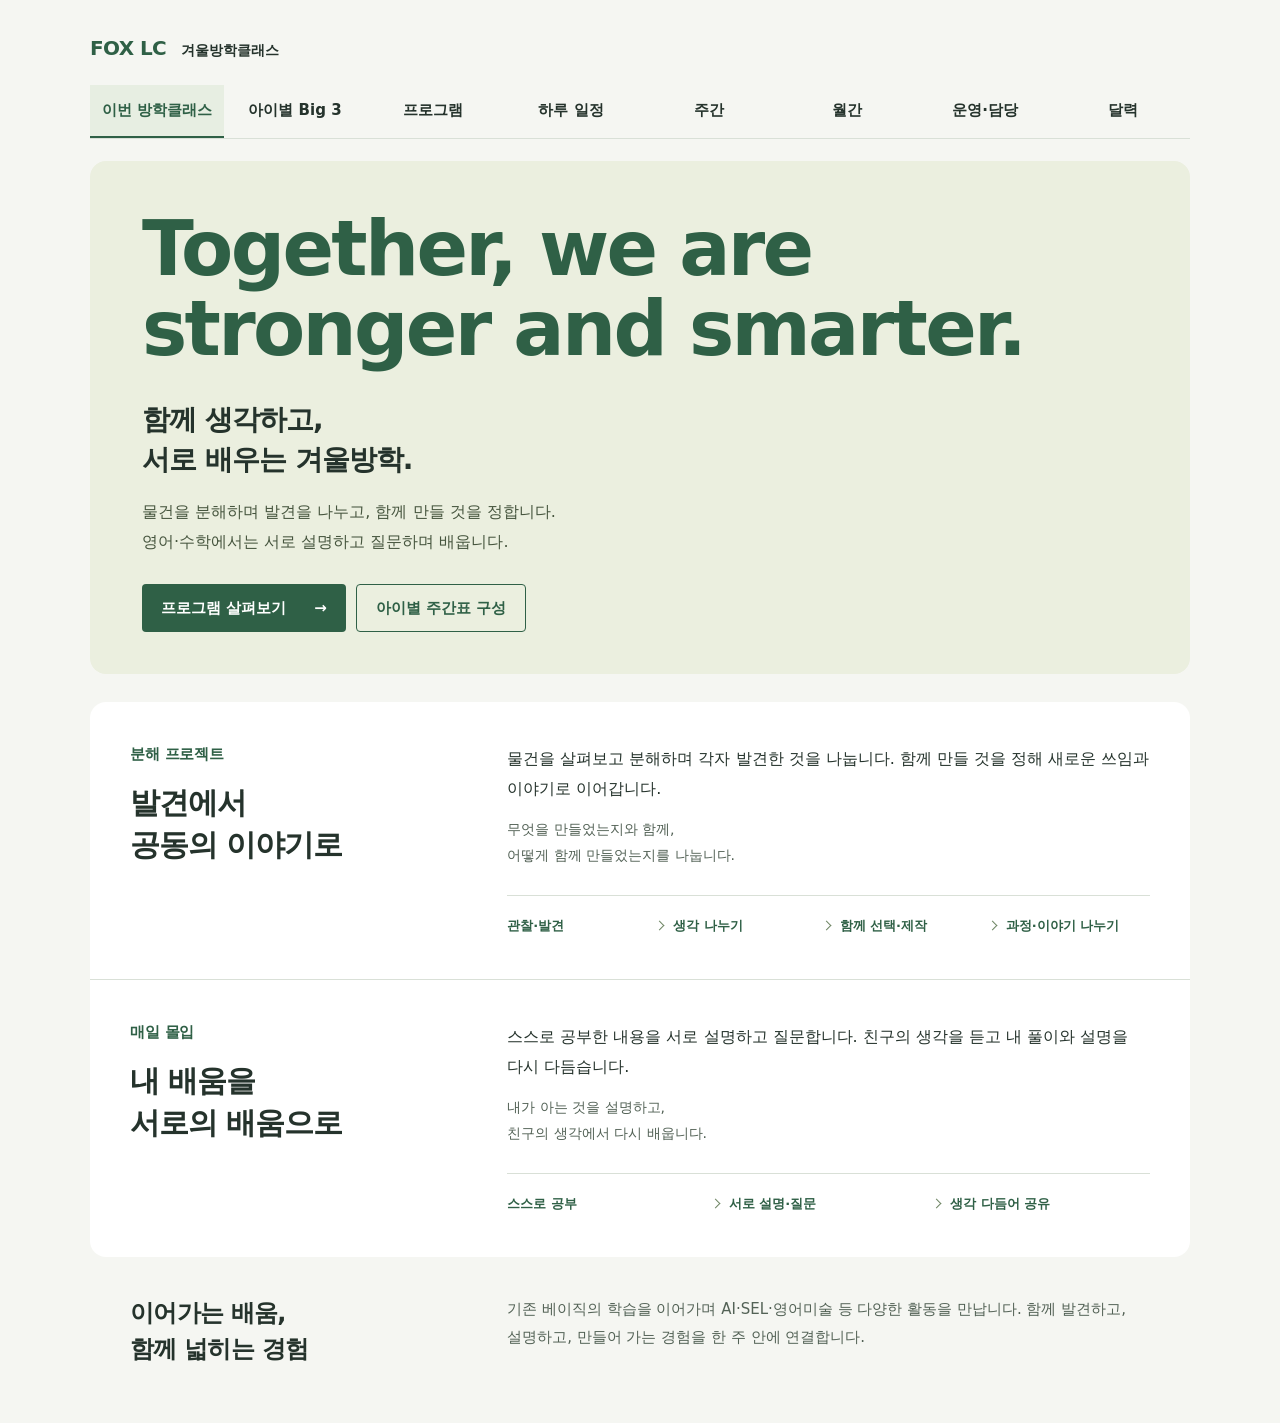
==== commit 98fe7edb: "Introduce winter class through cooperation and shared learning" ====
--- a/index.html
+++ b/index.html
@@ -4,7 +4,7 @@
   <meta charset="utf-8">
   <meta name="viewport" content="width=device-width, initial-scale=1">
   <meta name="robots" content="noindex,nofollow">
-  <meta name="description" content="FOX 방학클래스 프로그램과 하루·주간·월간 일정">
+  <meta name="description" content="Together, we are stronger and smarter. 함께 생각하고, 서로 배우는 FOX 겨울방학클래스.">
   <meta name="theme-color" content="#2f6046">
   <link rel="icon" href="data:,">
   <link rel="stylesheet" href="./style.css">
@@ -12,14 +12,15 @@
   <script src="./student-plan.js" defer></script>
   <script src="./app.js" defer></script>
   <script src="./planner-ui.js" defer></script>
-  <title>방학클래스 · FOX LC</title>
+  <title>Together, we are stronger and smarter. · FOX 겨울방학클래스</title>
 </head>
 <body>
-<a class="skip-link" href="#main">프로그램으로 바로 가기</a>
+<a class="skip-link" href="#main">본문으로 바로 가기</a>
 <main id="main">
-  <header><div><h1>방학클래스</h1><p>아이별 주간표를 만들고, 전체 프로그램의 시간·담당·편성 상태를 확인합니다.</p></div><span class="status">운영 편성안</span></header>
+  <header class="site-header"><p class="site-brand"><strong>FOX LC</strong><span>겨울방학클래스</span></p></header>
   <nav class="tabs" role="tablist" aria-label="방학클래스 보기">
-    <button type="button" role="tab" id="builder-tab" aria-controls="builder" aria-selected="true">아이별 Big 3</button>
+    <button type="button" role="tab" id="intro-tab" aria-controls="intro" aria-selected="true">이번 방학클래스</button>
+    <button type="button" role="tab" id="builder-tab" aria-controls="builder" aria-selected="false" tabindex="-1">아이별 Big 3</button>
     <button type="button" role="tab" id="programs-tab" aria-controls="programs" aria-selected="false" tabindex="-1">프로그램</button>
     <button type="button" role="tab" id="day-tab" aria-controls="day" aria-selected="false" tabindex="-1">하루 일정</button>
     <button type="button" role="tab" id="week-tab" aria-controls="week" aria-selected="false" tabindex="-1">주간</button>
@@ -27,9 +28,33 @@
     <button type="button" role="tab" id="operations-tab" aria-controls="operations" aria-selected="false" tabindex="-1">운영·담당</button>
     <button type="button" role="tab" id="calendar-tab" aria-controls="calendar" aria-selected="false" tabindex="-1">달력</button>
   </nav>
-  <div class="entry-actions"><button type="button" class="primary" id="open-builder">아이별 Big 3 구성</button><button type="button" class="secondary" id="open-overview">전체 프로그램·운영 보기</button></div>
-  <div class="chosen"><div><span class="text-small">프로그램 탐색용 하루 예시</span><output id="chosen" aria-live="polite"></output></div><button type="button" class="primary" id="view-day">하루 일정 보기 <span aria-hidden="true">→</span></button></div>
-  <section id="builder" role="tabpanel" aria-labelledby="builder-tab">
+  <div class="entry-actions" hidden><button type="button" class="primary" id="open-builder">아이별 Big 3 구성</button><button type="button" class="secondary" id="open-overview">전체 프로그램·운영 보기</button></div>
+  <div class="chosen" hidden><div><span class="text-small">프로그램 탐색용 하루 예시</span><output id="chosen" aria-live="polite"></output></div><button type="button" class="primary" id="view-day">하루 일정 보기 <span aria-hidden="true">→</span></button></div>
+  <p id="planning-note" class="caption" hidden>이전 시간표를 바탕으로 한 편성 예시입니다. 새 참여 기준과 시간은 조정 중입니다.</p>
+  <section id="intro" role="tabpanel" aria-labelledby="intro-tab">
+    <div class="intro-hero">
+      <h1 lang="en"><span>Together, we are</span> <span>stronger and smarter.</span></h1>
+      <p class="intro-lead">함께 생각하고,<br>서로 배우는 겨울방학.</p>
+      <p class="intro-description">물건을 분해하며 발견을 나누고, 함께 만들 것을 정합니다.<br class="intro-wide-break"> 영어·수학에서는 서로 설명하고 질문하며 배웁니다.</p>
+      <div class="intro-actions"><button type="button" class="primary" data-tab-target="programs-tab">프로그램 살펴보기 <span aria-hidden="true">→</span></button><button type="button" class="secondary" data-tab-target="builder-tab">아이별 주간표 구성</button></div>
+    </div>
+    <div class="intro-experiences">
+      <article class="intro-experience intro-collaboration">
+        <div class="intro-experience-heading"><h2>분해 프로젝트</h2><p>발견에서<br> 공동의 이야기로</p></div>
+        <div class="intro-experience-body"><p>물건을 살펴보고 분해하며 각자 발견한 것을 나눕니다. 함께 만들 것을 정해 새로운 쓰임과 이야기로 이어갑니다.</p><p class="intro-experience-point">무엇을 만들었는지와 함께,<br>어떻게 함께 만들었는지를 나눕니다.</p>
+          <ol class="intro-flow" aria-label="분해 프로젝트의 흐름"><li>관찰·발견</li><li>생각 나누기</li><li>함께 선택·제작</li><li>과정·이야기 나누기</li></ol>
+        </div>
+      </article>
+      <article class="intro-experience intro-learning">
+        <div class="intro-experience-heading"><h2>매일 몰입</h2><p>내 배움을<br> 서로의 배움으로</p></div>
+        <div class="intro-experience-body"><p>스스로 공부한 내용을 서로 설명하고 질문합니다. 친구의 생각을 듣고 내 풀이와 설명을 다시 다듬습니다.</p><p class="intro-experience-point">내가 아는 것을 설명하고,<br>친구의 생각에서 다시 배웁니다.</p>
+          <ol class="intro-flow" aria-label="매일 몰입의 흐름"><li>스스로 공부</li><li>서로 설명·질문</li><li>생각 다듬어 공유</li></ol>
+        </div>
+      </article>
+    </div>
+    <div class="intro-continuity"><h2>이어가는 배움,<br> 함께 넓히는 경험</h2><p>기존 베이직의 학습을 이어가며 AI·SEL·영어미술 등 다양한 활동을 만납니다. 함께 발견하고, 설명하고, 만들어 가는 경험을 한 주 안에 연결합니다.</p></div>
+  </section>
+  <section id="builder" role="tabpanel" aria-labelledby="builder-tab" hidden>
     <h2>아이별 Big 3 구성</h2><p class="caption">아이의 희망 조건을 입력한 뒤, 가능한 시간에 참여할 클래스를 골라 주세요. 신청 전 편성안이며 새로고침하면 입력이 지워집니다.</p>
     <form id="student-form" novalidate>
       <fieldset><legend>아이 기본정보</legend><div class="planner-fields">
@@ -42,7 +67,7 @@
       <fieldset><legend>Big 3에 넣을 활동</legend>
         <label class="check-option"><input id="student-dis" type="checkbox">분해클래스 포함 · 금요일 오전·오후 중 1회, 참여 시간 협의 중</label>
         <label class="planner-focus">매일 집중 방식<select id="student-focus" aria-describedby="focus-guide"><option value="">선택해 주세요</option></select></label>
-        <p class="caption" id="focus-guide">집중타임은 공동 운영시간이며, 영어만·수학만 선택할 때의 활동 시간 배분은 협의 중입니다.</p>
+        <p class="caption" id="focus-guide">영어·수학에 함께 참여하는 방향입니다. 아래 시간·선택은 이전 편성 예시이며, 반일 참여와 실제 편성은 조정 중입니다.</p>
         <p class="field-label">원하는 클래스 · 여러 개 선택 가능</p><div id="student-preferences" class="planner-preferences"></div>
         <p class="caption">학년별 대상·참여 조건은 협의 중입니다. 같은 시간에 원하는 활동이 겹치면 아래 주간표에서 하나를 고릅니다.</p>
       </fieldset>
@@ -59,12 +84,12 @@
       <p class="caption">반복 주간 편성안입니다. 날짜별 특별 일정은 달력에서 확인합니다. 메인 역할 확인과 실제 시간별 근무 확정은 별도입니다. 당번·공간·인원·연구원 휴식은 현재 미확정 상태를 유지합니다.</p>
     </div>
   </section>
-  <section id="programs" role="tabpanel" aria-labelledby="programs-tab">
+  <section id="programs" role="tabpanel" aria-labelledby="programs-tab" hidden>
     <div class="recommendation"><h2>Big 3를 한 아이의 한 주로</h2><p>분해클래스 + 매일 집중타임 + 좋아하는 클래스</p><p class="caption">초등 저학년 참여 예시: SEL을 선호하는 학생의 한 주와 감정 표현을 책으로 모으는 한 달을 살펴보세요.</p><button type="button" class="text-button" id="view-big3-week">Big 3 주간 참여 예시 보기 →</button></div>
     <button type="button" class="text-button operations-link" id="view-operations">센터 하루 운영·담당·휴식 보기 →</button>
     <button type="button" class="text-button" id="view-program-roster">전체 프로그램·담당표 보기 →</button>
     <fieldset><legend>1. 살펴볼 클래스</legend><p class="caption">선택한 클래스가 있는 하루를 미리 봅니다. 유아·초등 저학년·고학년별 대상과 참여 조건은 협의 중입니다.</p><div class="choices" id="class-choices"></div></fieldset>
-    <fieldset><legend>2. 집중타임</legend><p class="caption">집중 활동은 신청 시 학부모가 정하며, 선택한 활동을 매일 이어갑니다. 아래 선택은 개인 참여 미리보기입니다.</p><div class="choices focus-choices" id="focus-choices"></div></fieldset>
+    <fieldset><legend>2. 집중타임</legend><p class="caption">영어·수학을 공부하고, 서로 설명하고 질문하며 배움을 이어갑니다. 아래 선택은 활동을 살펴보는 이전 편성 예시입니다.</p><div class="choices focus-choices" id="focus-choices"></div></fieldset>
     <h2>함께하는 활동</h2><div class="program-list" id="shared-programs"></div>
     <h2>특별 프로그램</h2><p class="caption">프로그램을 누르면 월간 일정에서 볼 수 있습니다. 운영 여부·날짜·참여 방법은 추후 안내합니다.</p><div class="program-list events" id="event-programs"></div>
     <h2>추후 안내 활동</h2><div class="program-list" id="future-programs"></div>
@@ -87,8 +112,8 @@
     <div class="block-key"><span class="fixed-time">고정 공동시간</span><span class="class-time">요일 클래스</span><span class="open-time">상시 개별활동</span><span class="special-time">특별 프로그램</span></div>
     <p class="mobile-hint">표를 좌우로 밀어 요일을 확인하세요.</p>
     <div class="table-scroll"><table class="weekly"><caption class="sr-only">월요일부터 금요일까지 프로그램</caption><thead><tr><th scope="col">시간</th><th scope="col">월</th><th scope="col">화</th><th scope="col">수</th><th scope="col">목</th><th scope="col">금</th></tr></thead><tbody id="weekly-rows"></tbody></table></div>
-    <p class="caption">영어 말하기는 영어 활동과 이어집니다. 틈새 체육활동은 참여 시간 협의 중입니다. 금요일 분해클래스는 오전·오후 중 1회 참여하는 편성안입니다. 집중타임은 공동 운영시간이며, 영어만·수학만 선택할 때의 활동 시간 배분은 협의 중입니다.</p>
-    <h2 id="big3-heading" tabindex="-1">Big 3 · 한 학생의 주간 참여 예시</h2><p class="caption">SEL을 선호하고 주 5일 참여하는 초등 저학년 학생을 가정했습니다. 운영 확정 전 예시입니다. 집중 활동은 신청 시 학부모가 선택하며, 여기서는 영어+수학을 선택한 경우입니다.</p><div class="table-scroll"><table class="big3-table"><thead><tr><th scope="col">요일</th><th scope="col">선택한 클래스</th><th scope="col">매일 집중시간</th><th scope="col">미선택·협의 사항</th></tr></thead><tbody id="big3-rows"></tbody></table></div><p class="caption">금요일 분해는 오전·오후 중 1회, 참여 시간 협의 중입니다. 나머지 반일은 자동 배정하지 않습니다.</p><button type="button" class="text-button" id="view-sel-month">이 학생의 SEL 월간 진행 예시 보기 →</button>
+    <p class="caption">영어 말하기는 영어 활동과 이어집니다. 틈새 체육활동은 참여 시간 협의 중입니다. 금요일 분해클래스는 오전·오후 중 1회 참여하는 편성안입니다. 영어·수학에 함께 참여하는 방향입니다. 아래 시간·선택은 이전 편성 예시이며, 반일 참여와 실제 편성은 조정 중입니다.</p>
+    <h2 id="big3-heading" tabindex="-1">Big 3 · 한 학생의 주간 참여 예시</h2><p class="caption">SEL을 선호하고 주 5일 참여하는 초등 저학년 학생을 가정했습니다. 이전 시간표를 바탕으로 한 참여 예시입니다. 여기서는 영어+수학을 함께 살펴보며, 새 시간과 반일 참여 기준은 조정 중입니다.</p><div class="table-scroll"><table class="big3-table"><thead><tr><th scope="col">요일</th><th scope="col">선택한 클래스</th><th scope="col">매일 집중시간</th><th scope="col">미선택·협의 사항</th></tr></thead><tbody id="big3-rows"></tbody></table></div><p class="caption">금요일 분해는 오전·오후 중 1회, 참여 시간 협의 중입니다. 나머지 반일은 자동 배정하지 않습니다.</p><button type="button" class="text-button" id="view-sel-month">이 학생의 SEL 월간 진행 예시 보기 →</button>
   </section>
   <section id="month" role="tabpanel" aria-labelledby="month-tab" hidden>
     <h2>방학의 일정</h2>
--- a/style.css
+++ b/style.css
@@ -37,3 +37,11 @@
 @media(max-width:1000px){.basic-fields{grid-template-columns:repeat(2,minmax(0,1fr))}.basic-fields label:first-child{grid-column:1/-1}.basic-roster,.basic-roster tbody{display:block}.basic-roster thead{position:absolute;width:1px;height:1px;overflow:hidden;clip:rect(0,0,0,0)}.basic-roster tr{display:grid;grid-template-columns:1fr 1fr;gap:8px 16px;padding:14px 0;border-bottom:1px solid var(--line)}.basic-roster th{grid-column:1/-1}.basic-roster th,.basic-roster td,.basic-roster td.plan-state{display:block;border:0;padding:0}.basic-roster td::before{content:attr(data-label);display:block;color:var(--muted);font-size:12px;margin-bottom:4px}.basic-roster td[data-label="편성 상태"]{grid-column:1/-1}}
 @media(max-width:600px){.attendance-row{grid-template-columns:1fr 1fr;gap:6px 12px}.attendance-row>.check-option{grid-column:1/-1;min-height:32px}.basic-fields{gap:12px}.basic-fields label:last-child{grid-column:1/-1}.student-basic-summary{margin-top:20px}.student-weekly tbody th{display:block}.student-weekly tbody th small{margin-top:4px}}
 @media print{.basic-roster{display:table}.basic-roster thead{position:static;display:table-header-group;width:auto;height:auto;clip:auto;overflow:visible}.basic-roster tbody{display:table-row-group}.basic-roster tr{display:table-row}.basic-roster th,.basic-roster td,.basic-roster td.plan-state{display:table-cell;padding:6px;border-bottom:1px solid var(--line)}.basic-roster td::before{display:none}.student-basic-summary,.student-basic-item{break-inside:avoid}}
+
+.site-header{align-items:center;margin-bottom:20px}.site-header .site-brand{display:flex;align-items:baseline;gap:15px;color:var(--ink);font-size:14px}.site-brand strong{color:var(--green);font-size:20px;letter-spacing:-.03em}.site-brand span{font-weight:600}.tabs button{flex:1;padding-inline:10px;white-space:nowrap}
+#intro{padding:0;background:transparent;border-radius:0;margin-top:22px}.intro-hero{background:#ebefdf;border-radius:16px;padding:48px 52px 42px}.intro-hero h1{color:var(--green);font-size:clamp(42px,6.1vw,76px);font-weight:750;letter-spacing:-.035em;line-height:1.06;max-width:100%;margin:0 0 30px;text-wrap:balance}.intro-hero h1 span{display:block}.intro-lead{font-size:28px;font-weight:650;letter-spacing:-.035em;line-height:1.45}.intro-description{font-size:16px;line-height:1.85;color:#46553e;max-width:60ch;margin-top:16px;word-break:keep-all}.intro-actions{display:flex;flex-wrap:wrap;align-items:center;gap:10px;margin-top:28px}.intro-actions button{min-height:48px;padding-inline:19px}.intro-actions .primary{display:inline-flex;align-items:center;justify-content:space-between;gap:28px}.intro-actions .secondary{background:transparent}.intro-actions .secondary:hover{background:#f6f8f0}
+.intro-experiences{margin-top:28px}.intro-experience{display:grid;grid-template-columns:minmax(220px,.85fr) minmax(0,1.65fr);gap:46px;padding:42px 40px;background:#fff}.intro-collaboration{border-radius:16px 16px 0 0}.intro-learning{border-top:1px solid var(--line);border-radius:0 0 16px 16px}.intro-experience-heading h2{font-size:15px;letter-spacing:-.015em;margin:0 0 16px;color:var(--green)}.intro-experience-heading>p{font-size:30px;line-height:1.4;font-weight:650;letter-spacing:-.035em;word-break:keep-all}.intro-experience-body>p{font-size:16px;line-height:1.85;word-break:keep-all;max-width:66ch}.intro-experience-body .intro-experience-point{margin-top:14px;color:var(--muted);font-size:14px}.intro-flow{display:flex;align-items:flex-start;list-style:none;padding:20px 0 0;margin:26px 0 0;border-top:1px solid var(--line);font-size:13px;font-weight:600;color:var(--green);gap:22px}.intro-flow li{position:relative;flex:1;word-break:keep-all;line-height:1.6}.intro-flow li+li::before{content:"";position:absolute;left:-17px;top:6px;width:6px;height:6px;border-top:1px solid #6f8665;border-right:1px solid #6f8665;transform:rotate(45deg)}.intro-continuity{display:grid;grid-template-columns:minmax(220px,.85fr) minmax(0,1.65fr);gap:46px;padding:38px 40px 24px}.intro-continuity h2{font-size:24px;line-height:1.5;margin:0;letter-spacing:-.03em}.intro-continuity p{font-size:15px;line-height:1.9;max-width:65ch;color:var(--muted);word-break:keep-all}
+@media(hover:hover) and (pointer:fine){.intro-actions .primary:hover{background:#224b35}.intro-actions .secondary:hover{background:#f6f8f0}}
+@media(max-width:900px){.tabs{display:grid;grid-template-columns:repeat(4,minmax(0,1fr));gap:0}.tabs button{padding-inline:4px;font-size:13px}.intro-hero{padding:38px 36px}.intro-hero h1{font-size:clamp(42px,7.2vw,68px)}.intro-experience,.intro-continuity{grid-template-columns:minmax(180px,.85fr) minmax(0,1.5fr);gap:30px;padding-inline:30px}.intro-experience-heading>p{font-size:27px}.intro-flow{gap:18px;font-size:12px}.intro-flow li+li::before{left:-14px}}
+@media(max-width:600px){.site-header{margin-bottom:15px}.site-header .site-brand{gap:12px;font-size:13px}.site-brand strong{font-size:18px}.tabs button{font-size:12px;min-height:46px}#intro{margin-top:16px}.intro-hero{padding:28px 22px 26px;border-radius:12px}.intro-hero h1{font-size:clamp(34px,9.4vw,49px);line-height:1.12;letter-spacing:-.035em;margin-bottom:24px;text-wrap:initial;overflow-wrap:normal}.intro-lead{font-size:23px;line-height:1.5}.intro-description{font-size:14px;line-height:1.8;margin-top:14px}.intro-wide-break{display:none}.intro-actions{display:grid;grid-template-columns:1fr;gap:9px;margin-top:24px}.intro-actions .primary{width:100%;margin:0}.intro-actions button{font-size:14px}.intro-experiences{margin-top:18px}.intro-experience,.intro-continuity{grid-template-columns:1fr;gap:22px;padding:28px 22px}.intro-collaboration{border-radius:12px 12px 0 0}.intro-learning{border-radius:0 0 12px 12px}.intro-experience-heading h2{margin-bottom:10px;font-size:14px}.intro-experience-heading>p{font-size:27px}.intro-experience-heading>p br{display:none}.intro-experience-body>p{font-size:15px;line-height:1.85}.intro-experience-body .intro-experience-point{font-size:13px;margin-top:12px}.intro-flow{display:grid;grid-template-columns:1fr 1fr;gap:16px 26px;font-size:12px;margin-top:22px;padding-top:18px}.intro-flow li:nth-child(3)::before{display:none}.intro-learning .intro-flow{grid-template-columns:1fr;gap:18px}.intro-learning .intro-flow li+li::before{display:block;left:3px;top:-12px;transform:rotate(135deg)}.intro-learning .intro-flow li{padding-left:20px}.intro-continuity{gap:16px;padding-top:28px;padding-bottom:12px}.intro-continuity h2{font-size:22px}.intro-continuity h2 br{display:none}.intro-continuity p{font-size:14px}}
+@media print{.intro-hero{padding:24px;background:#ebefdf;print-color-adjust:exact}.intro-hero h1{font-size:46px}.intro-actions{display:none}.intro-experience,.intro-continuity{padding:24px 0;break-inside:avoid}.intro-experience-heading>p{font-size:24px}.intro-flow{break-inside:avoid}}
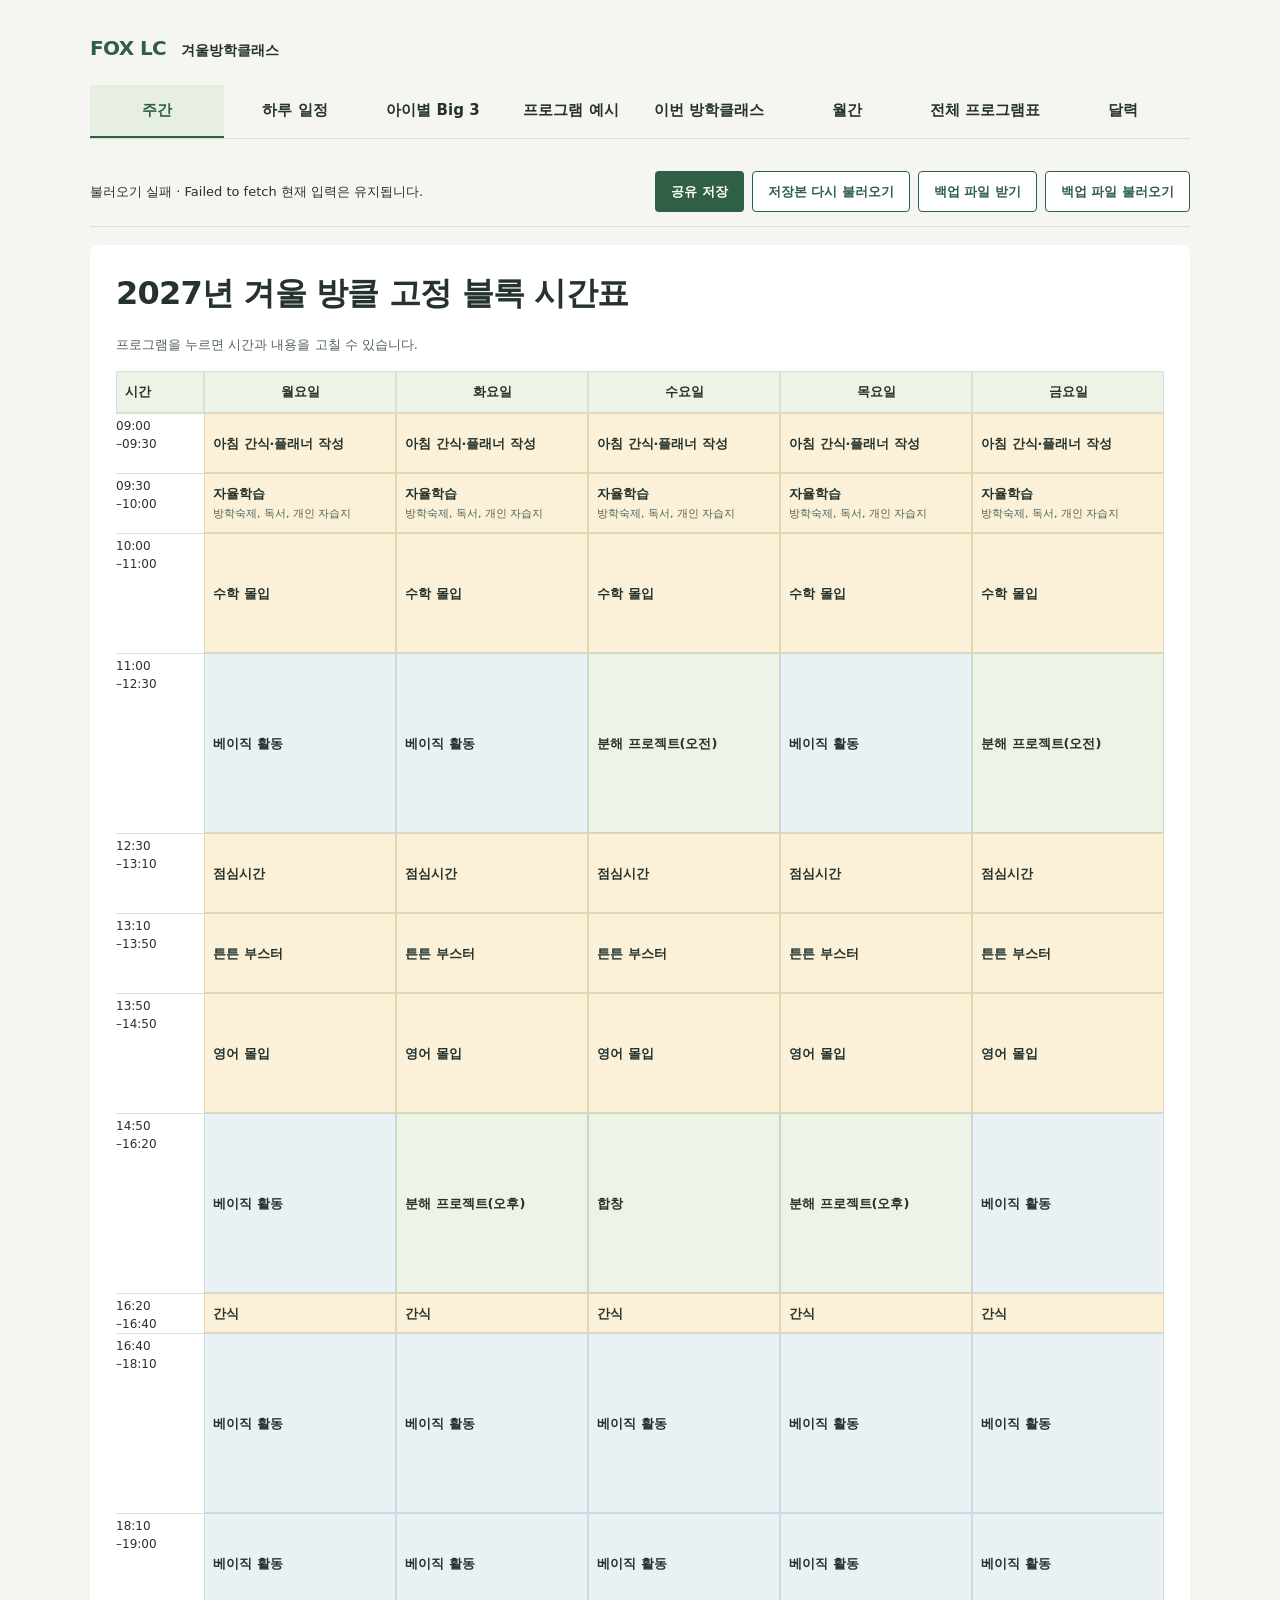
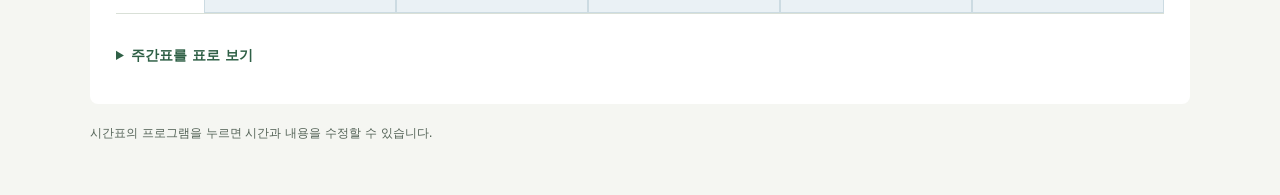
==== commit 7660a5cc: "Replace weekly example with editable 2027 timetable and shared saving" ====
--- a/index.html
+++ b/index.html
@@ -1,37 +1,18 @@
 <!doctype html>
-<html lang="ko">
-<head>
-  <meta charset="utf-8">
-  <meta name="viewport" content="width=device-width, initial-scale=1">
-  <meta name="robots" content="noindex,nofollow">
-  <meta name="description" content="Together, we are stronger and smarter. 함께 생각하고, 서로 배우는 FOX 겨울방학클래스.">
-  <meta name="theme-color" content="#2f6046">
-  <link rel="icon" href="data:,">
-  <link rel="stylesheet" href="./style.css">
-  <script src="./schedule.js" defer></script>
-  <script src="./student-plan.js" defer></script>
-  <script src="./app.js" defer></script>
-  <script src="./planner-ui.js" defer></script>
-  <title>Together, we are stronger and smarter. · FOX 겨울방학클래스</title>
-</head>
-<body>
-<a class="skip-link" href="#main">본문으로 바로 가기</a>
-<main id="main">
-  <header class="site-header"><p class="site-brand"><strong>FOX LC</strong><span>겨울방학클래스</span></p></header>
-  <nav class="tabs" role="tablist" aria-label="방학클래스 보기">
-    <button type="button" role="tab" id="intro-tab" aria-controls="intro" aria-selected="true">이번 방학클래스</button>
-    <button type="button" role="tab" id="builder-tab" aria-controls="builder" aria-selected="false" tabindex="-1">아이별 Big 3</button>
-    <button type="button" role="tab" id="programs-tab" aria-controls="programs" aria-selected="false" tabindex="-1">프로그램</button>
-    <button type="button" role="tab" id="day-tab" aria-controls="day" aria-selected="false" tabindex="-1">하루 일정</button>
-    <button type="button" role="tab" id="week-tab" aria-controls="week" aria-selected="false" tabindex="-1">주간</button>
-    <button type="button" role="tab" id="month-tab" aria-controls="month" aria-selected="false" tabindex="-1">월간</button>
-    <button type="button" role="tab" id="operations-tab" aria-controls="operations" aria-selected="false" tabindex="-1">운영·담당</button>
-    <button type="button" role="tab" id="calendar-tab" aria-controls="calendar" aria-selected="false" tabindex="-1">달력</button>
-  </nav>
-  <div class="entry-actions" hidden><button type="button" class="primary" id="open-builder">아이별 Big 3 구성</button><button type="button" class="secondary" id="open-overview">전체 프로그램·운영 보기</button></div>
-  <div class="chosen" hidden><div><span class="text-small">프로그램 탐색용 하루 예시</span><output id="chosen" aria-live="polite"></output></div><button type="button" class="primary" id="view-day">하루 일정 보기 <span aria-hidden="true">→</span></button></div>
-  <p id="planning-note" class="caption" hidden>이전 시간표를 바탕으로 한 편성 예시입니다. 새 참여 기준과 시간은 조정 중입니다.</p>
-  <section id="intro" role="tabpanel" aria-labelledby="intro-tab">
+<html lang="ko"><head><meta charset="utf-8"><meta name="viewport" content="width=device-width,initial-scale=1"><meta name="robots" content="noindex,nofollow"><meta name="theme-color" content="#2f6046"><meta name="description" content="2027년 겨울 방클 고정 블록 시간표. 시간과 활동을 직접 입력하고 하루·주간 일정으로 확인합니다."><title>2027년 겨울 방클 고정 블록 시간표 · FOX LC</title><link rel="icon" href="data:,"><link rel="stylesheet" href="./style.css"><link rel="stylesheet" href="./timetable.css"><link rel="stylesheet" href="./current-app.css"><script src="./schedule.js" defer></script><script src="./timetable.js" defer></script><script src="./timetable-ui.js" defer></script><script src="./personal-timetable.js" defer></script><script src="./current-app.js" defer></script><script src="./shared-save.js" defer></script></head><body><a class="skip-link" href="#main">본문으로 바로 가기</a><main id="main"><header class="site-header"><p class="site-brand"><strong>FOX LC</strong><span>겨울방학클래스</span></p></header><nav class="tabs" role="tablist" aria-label="방학클래스 보기"><button type="button" role="tab" id="week-tab" aria-controls="week" aria-selected="true">주간</button>
+<button type="button" role="tab" id="day-tab" aria-controls="day" aria-selected="false" tabindex="-1">하루 일정</button>
+<button type="button" role="tab" id="builder-tab" aria-controls="builder" aria-selected="false" tabindex="-1">아이별 Big 3</button>
+<button type="button" role="tab" id="programs-tab" aria-controls="programs" aria-selected="false" tabindex="-1">프로그램 예시</button>
+<button type="button" role="tab" id="intro-tab" aria-controls="intro" aria-selected="false" tabindex="-1">이번 방학클래스</button>
+<button type="button" role="tab" id="month-tab" aria-controls="month" aria-selected="false" tabindex="-1">월간</button>
+<button type="button" role="tab" id="operations-tab" aria-controls="operations" aria-selected="false" tabindex="-1">전체 프로그램표</button>
+<button type="button" role="tab" id="calendar-tab" aria-controls="calendar" aria-selected="false" tabindex="-1">달력</button></nav>
+<div id="timetable-savebar" class="current-savebar"><p id="timetable-status" role="status">입력한 시간표를 확인하고 있습니다.</p><div><button type="button" class="primary" id="timetable-save">공유 저장</button><button type="button" class="secondary" id="timetable-reload">저장본 다시 불러오기</button><button type="button" class="secondary" id="timetable-backup">백업 파일 받기</button><button type="button" class="secondary" id="timetable-import">백업 파일 불러오기</button><input id="timetable-file" type="file" accept="application/json,.json" hidden></div></div>
+<section id="week" role="tabpanel" aria-labelledby="week-tab"><h1 class="current-heading">2027년 겨울 방클 고정 블록 시간표</h1><div id="timetable-week"></div></section>
+<section id="day" role="tabpanel" aria-labelledby="day-tab" hidden><h1 class="current-heading">하루 일정 수정</h1><div id="timetable-day"></div></section>
+<section id="builder" role="tabpanel" aria-labelledby="builder-tab" hidden><h1 class="current-heading">아이별 Big 3 · 개인 주간표</h1><div id="personal-timetable"></div></section>
+<section id="programs" role="tabpanel" aria-labelledby="programs-tab" hidden><h1 class="current-heading">프로그램 예시</h1><p class="caption">예시를 가져와 시간과 내용을 입력하거나, 새로운 프로그램명을 직접 작성합니다.</p><label class="current-search">프로그램 찾기<input id="program-search" type="search" placeholder="프로그램명 검색"></label><div id="current-program-examples"></div></section>
+  <section id="intro" role="tabpanel" aria-labelledby="intro-tab" hidden>
     <div class="intro-hero">
       <h1 lang="en"><span>Together, we are</span> <span>stronger and smarter.</span></h1>
       <p class="intro-lead">함께 생각하고,<br>서로 배우는 겨울방학.</p>
@@ -54,106 +35,8 @@
     </div>
     <div class="intro-continuity"><h2>이어가는 배움,<br> 함께 넓히는 경험</h2><p>기존 베이직의 학습을 이어가며 AI·SEL·영어미술 등 다양한 활동을 만납니다. 함께 발견하고, 설명하고, 만들어 가는 경험을 한 주 안에 연결합니다.</p></div>
   </section>
-  <section id="builder" role="tabpanel" aria-labelledby="builder-tab" hidden>
-    <h2>아이별 Big 3 구성</h2><p class="caption">아이의 희망 조건을 입력한 뒤, 가능한 시간에 참여할 클래스를 골라 주세요. 신청 전 편성안이며 새로고침하면 입력이 지워집니다.</p>
-    <form id="student-form" novalidate>
-      <fieldset><legend>아이 기본정보</legend><div class="planner-fields">
-        <label>아이 이름·별칭<input id="student-name" type="text" maxlength="40" autocomplete="off" placeholder="이름 또는 별칭"></label>
-        <label>학년<select id="student-grade"><option value="">미입력</option><option>유아</option><option>초등 1학년</option><option>초등 2학년</option><option>초등 3학년</option><option>초등 4학년</option><option>초등 5학년</option><option>초등 6학년</option></select></label>
-        <label>참여 기간<select id="student-period"><option value="">협의 중</option><option>2027년 1월</option><option>2027년 2월</option><option>2027년 1·2월</option></select></label>
-      </div><label class="check-option"><input id="student-member" type="checkbox">기존 영어·수학 회원 · 예약 개별지도 확인</label></fieldset>
-      <fieldset><legend>요일별 참여·등하원 시간</legend><div id="student-days" class="day-attendance"></div><p class="caption" id="time-guide">참여하는 요일마다 등하원 시간을 입력합니다. 빈 시간은 미확정으로 남습니다. 실제 운영일·등하원 가능 시간과 구독 요금 기준은 별도로 확인합니다.</p></fieldset>
-      <fieldset><legend>기존 베이직·개별지도</legend><p class="caption">이어가는 프로그램과 요일·시간·담당을 넣어 주세요. 다른 베이직 프로그램명도 직접 입력할 수 있습니다. 시간·담당을 모르면 비워 두세요. 입력은 이 아이의 편성안입니다.</p><div id="student-basics"></div><div id="student-basic-warnings" class="student-messages" role="status" hidden></div><button type="button" class="secondary" id="add-basic">베이직 활동 추가</button><datalist id="basic-program-names"></datalist><datalist id="basic-owner-names"></datalist></fieldset>
-      <fieldset><legend>Big 3에 넣을 활동</legend>
-        <label class="check-option"><input id="student-dis" type="checkbox">분해클래스 포함 · 금요일 오전·오후 중 1회, 참여 시간 협의 중</label>
-        <label class="planner-focus">매일 집중 방식<select id="student-focus" aria-describedby="focus-guide"><option value="">선택해 주세요</option></select></label>
-        <p class="caption" id="focus-guide">영어·수학에 함께 참여하는 방향입니다. 아래 시간·선택은 이전 편성 예시이며, 반일 참여와 실제 편성은 조정 중입니다.</p>
-        <p class="field-label">원하는 클래스 · 여러 개 선택 가능</p><div id="student-preferences" class="planner-preferences"></div>
-        <p class="caption">학년별 대상·참여 조건은 협의 중입니다. 같은 시간에 원하는 활동이 겹치면 아래 주간표에서 하나를 고릅니다.</p>
-      </fieldset>
-      <button type="submit" class="primary">주간표 구성하기</button>
-    </form>
-    <div id="student-result" hidden>
-      <div class="section-heading"><h2 id="student-plan-title" tabindex="-1">개인 주간 편성안</h2><button type="button" class="secondary" id="print-student">개인 주간표 인쇄</button></div>
-      <p id="student-profile" class="student-profile"></p><div id="student-big3" class="student-big3"></div><div id="student-basic-summary" class="student-basic-summary"></div>
-      <p class="caption">오전·오후에서 참여할 시간을 직접 선택합니다. 빈 시간은 미선택으로 남습니다. 분해클래스는 한 주 1회입니다.</p>
-      <p id="student-live-status" class="sr-only" role="status"></p>
-      <div id="student-messages" class="student-messages"></div>
-      <table class="student-weekly" role="table"><caption class="sr-only">아이별 베이직·Big 3 주간 편성안과 시간별 활동 선택</caption><thead role="rowgroup"><tr role="row"><th scope="col">요일·희망시간</th><th scope="col">기존 베이직</th><th scope="col">오전 클래스<br>10:00–12:00안</th><th scope="col">매일 집중타임</th><th scope="col">오후 클래스<br>15:30–17:30안</th><th scope="col">공동시간·확인 사항</th></tr></thead><tbody id="student-week-rows" role="rowgroup"></tbody></table>
-      <p class="caption" id="student-member-note" hidden>기존 교재·진도를 이어가는 베이직과 집중타임 공동 활동을 함께 확인합니다. 예약 개별지도는 위 베이직 항목에 따로 입력하고 시간 겹침을 조정합니다. 입력하지 않은 시간·담당은 미확정입니다.</p>
-      <p class="caption">반복 주간 편성안입니다. 날짜별 특별 일정은 달력에서 확인합니다. 메인 역할 확인과 실제 시간별 근무 확정은 별도입니다. 당번·공간·인원·연구원 휴식은 현재 미확정 상태를 유지합니다.</p>
-    </div>
-  </section>
-  <section id="programs" role="tabpanel" aria-labelledby="programs-tab" hidden>
-    <div class="recommendation"><h2>Big 3를 한 아이의 한 주로</h2><p>분해클래스 + 매일 집중타임 + 좋아하는 클래스</p><p class="caption">초등 저학년 참여 예시: SEL을 선호하는 학생의 한 주와 감정 표현을 책으로 모으는 한 달을 살펴보세요.</p><button type="button" class="text-button" id="view-big3-week">Big 3 주간 참여 예시 보기 →</button></div>
-    <button type="button" class="text-button operations-link" id="view-operations">센터 하루 운영·담당·휴식 보기 →</button>
-    <button type="button" class="text-button" id="view-program-roster">전체 프로그램·담당표 보기 →</button>
-    <fieldset><legend>1. 살펴볼 클래스</legend><p class="caption">선택한 클래스가 있는 하루를 미리 봅니다. 유아·초등 저학년·고학년별 대상과 참여 조건은 협의 중입니다.</p><div class="choices" id="class-choices"></div></fieldset>
-    <fieldset><legend>2. 집중타임</legend><p class="caption">영어·수학을 공부하고, 서로 설명하고 질문하며 배움을 이어갑니다. 아래 선택은 활동을 살펴보는 이전 편성 예시입니다.</p><div class="choices focus-choices" id="focus-choices"></div></fieldset>
-    <h2>함께하는 활동</h2><div class="program-list" id="shared-programs"></div>
-    <h2>특별 프로그램</h2><p class="caption">프로그램을 누르면 월간 일정에서 볼 수 있습니다. 운영 여부·날짜·참여 방법은 추후 안내합니다.</p><div class="program-list events" id="event-programs"></div>
-    <h2>추후 안내 활동</h2><div class="program-list" id="future-programs"></div>
-    <h2>방학 동안 함께 이어갑니다</h2>
-    <div class="info-list">
-      <div><h3>해피클래스 · 해피아워</h3><p>방학클래스 신청자 혜택. 이용 기간과 시간은 별도로 안내합니다.</p></div>
-      <div><h3>기존 영어·수학 학습</h3><p>딥러닝학원 연계 학습과 Reading Gate·Spectrum Writing 등 기존 교재의 진도를 이어갑니다.</p></div>
-      <div><h3>월별 평가 · 성장 리포트</h3><p>활동 기록과 영어·수학 학습 내용을 함께 확인합니다.</p></div>
-    </div>
-  </section>
-  <section id="day" role="tabpanel" aria-labelledby="day-tab" hidden>
-    <div class="section-heading"><h2>프로그램별 하루 예시</h2><label class="day-picker">요일 <select id="day-choice"></select></label></div>
-    <p class="caption">프로그램 탭에서 선택한 클래스의 하루 예시입니다. 아이별 Big 3로 만든 주간표는 아이별 Big 3 탭에서 확인해 주세요. 실제 날짜의 특별 프로그램은 달력에서 확인합니다. 신청·예약으로 저장되지 않습니다.</p><label class="session-picker">클래스 참여 시간 <select id="class-session"></select></label>
-    <table class="daily"><caption class="sr-only">선택한 프로그램의 하루 일정</caption><thead><tr><th scope="col">시간</th><th scope="col">프로그램</th></tr></thead><tbody id="daily-rows"></tbody></table>
-    <p class="caption" id="day-note"></p><a class="plain-link" href="./daily.html">센터 기본 일간표만 보기 →</a>
-    <h2>기존 회원의 예약 개별지도</h2><p class="caption">집중타임 공동 활동과 기존 베이직의 교재·개별지도 시간을 함께 확인합니다. 집중시간 외 예약지도는 아이별 Big 3에서 베이직으로 입력하고, 다른 활동과 겹치지 않게 편성합니다.</p><div class="table-scroll"><table class="reservation-table"><thead><tr><th scope="col">활동</th><th scope="col">시간·담당</th><th scope="col">이어갈 내용</th></tr></thead><tbody id="reservation-rows"></tbody></table></div>
-  </section>
-  <section id="week" role="tabpanel" aria-labelledby="week-tab" hidden>
-    <h2>연구원용 예시 프로그램 시간표</h2><p class="caption">프로그램 선택, 고정 집중타임, 기존 베이직과 특별 프로그램을 함께 보는 센터 주간 편성 예시입니다. 요일별 배치와 시각은 조정 가능한 예시이며, 실제 개설 그룹 수·인원·공간·근무 배정은 미정입니다. 아이별 주간표와 구분하며, 날짜별 특별 일정은 달력에서 확인해 주세요.</p>
-    <div class="block-key"><span class="fixed-time">고정 공동시간</span><span class="class-time">요일 클래스</span><span class="open-time">상시 개별활동</span><span class="special-time">특별 프로그램</span></div>
-    <p class="mobile-hint">표를 좌우로 밀어 요일을 확인하세요.</p>
-    <div class="table-scroll"><table class="weekly"><caption class="sr-only">월요일부터 금요일까지 프로그램</caption><thead><tr><th scope="col">시간</th><th scope="col">월</th><th scope="col">화</th><th scope="col">수</th><th scope="col">목</th><th scope="col">금</th></tr></thead><tbody id="weekly-rows"></tbody></table></div>
-    <p class="caption">영어 말하기는 영어 활동과 이어집니다. 틈새 체육활동은 참여 시간 협의 중입니다. 금요일 분해클래스는 오전·오후 중 1회 참여하는 편성안입니다. 영어·수학에 함께 참여하는 방향입니다. 아래 시간·선택은 이전 편성 예시이며, 반일 참여와 실제 편성은 조정 중입니다.</p>
-    <h2 id="big3-heading" tabindex="-1">Big 3 · 한 학생의 주간 참여 예시</h2><p class="caption">SEL을 선호하고 주 5일 참여하는 초등 저학년 학생을 가정했습니다. 이전 시간표를 바탕으로 한 참여 예시입니다. 여기서는 영어+수학을 함께 살펴보며, 새 시간과 반일 참여 기준은 조정 중입니다.</p><div class="table-scroll"><table class="big3-table"><thead><tr><th scope="col">요일</th><th scope="col">선택한 클래스</th><th scope="col">매일 집중시간</th><th scope="col">미선택·협의 사항</th></tr></thead><tbody id="big3-rows"></tbody></table></div><p class="caption">금요일 분해는 오전·오후 중 1회, 참여 시간 협의 중입니다. 나머지 반일은 자동 배정하지 않습니다.</p><button type="button" class="text-button" id="view-sel-month">이 학생의 SEL 월간 진행 예시 보기 →</button>
-  </section>
-  <section id="month" role="tabpanel" aria-labelledby="month-tab" hidden>
-    <h2>방학의 일정</h2>
-    <div class="periods"><div><h3>12월</h3><p>해피클래스 · 해피아워</p><span class="text-small">신청자 혜택 · 이용 시간 별도 안내</span></div><div><h3>1월</h3><p>방학클래스 · 월 구독</p><span class="text-small">요일별 클래스 · 집중타임</span></div><div><h3>2월</h3><p>방학클래스 · 월 구독</p><span class="text-small">요일별 클래스 · 집중타임</span></div></div>
-    <h2>한 달 동안 이어가는 활동</h2><div class="info-list"><div><h3>AI · 매회 체험 / 프로젝트</h3><p>체험은 참여할 때 새 주제를 탐구합니다. 프로젝트는 지난 결과를 이어갑니다. 아이가 AI의 제안을 비교하고 표현을 고칩니다. 세부 주제·진행안 협의 중.</p></div><div><h3>SEL · 이어가는 프로젝트</h3><p>감정카드와 내 경험에서 표현을 모아 책으로 엮습니다. 다음 참여 때 모은 말·글·그림을 이어 정리하는 진행 예시입니다.</p></div><div><h3>영어·수학 · 기존 진도 이어가기</h3><p>이전 교재 지점부터 이어갑니다. 다음 참여 때 이어갈 내용과 월별 평가·성장 리포트는 담당자가 확인합니다.</p></div></div>
-    <h2 id="sel-month-heading" tabindex="-1">SEL 책 만들기 · 월간 진행 예시</h2><p class="caption">주간 Big 3 예시에서 SEL을 선택한 학생의 흐름입니다. 참여 기간과 진행 상황에 따라 앞선 활동을 반복하거나 이어갑니다. 주차별 공통 진도로 확정된 내용은 없습니다.</p><div class="project-steps" data-project-steps></div><p class="project-result"><strong>남길 결과 예시</strong> 내 감정 표현을 모은 작은 책</p>
-    <h2>특별 프로그램 일정</h2><p class="caption">운영 여부와 날짜가 정해지면 안내합니다.</p>
-    <div id="monthly-events" class="month-events"></div>
-  </section>
-  <section id="operations" role="tabpanel" aria-labelledby="operations-tab" hidden>
-    <div class="section-heading"><h2 id="operations-heading" tabindex="-1">센터 하루 운영·편성 상태</h2><label class="day-picker">요일 <select id="operations-day"><option value="0">월요일</option><option value="1">화요일</option><option value="2">수요일</option><option value="3">목요일</option><option value="4">금요일</option></select></label></div>
-    <dl id="operations-status" class="operations-status"></dl>
-    <p id="care-role" class="care-role"></p>
-    <p class="caption operations-caption">시간·개설은 편성안입니다. 메인 역할 확인과 시간별 근무 확정은 별도입니다.</p>
-    <div class="operations-timeline"><table class="operations-table" role="table"><caption class="sr-only">시간별 활동·메인 역할·실행 당번·작업과 휴식의 편성 상태</caption><thead role="rowgroup"><tr role="row"><th scope="col" role="columnheader">시간</th><th scope="col" role="columnheader">활동</th><th scope="col" role="columnheader">메인 담당</th><th scope="col" role="columnheader">시간별 당번</th><th scope="col" role="columnheader">연구원 개인작업·휴식</th></tr></thead><tbody id="operations-rows" role="rowgroup"></tbody></table></div>
-    <details class="operation-notes"><summary>운영 조건·프로그램 구분 보기</summary>
-      <p class="caption">수학 메인 김철병은 역할 확인, 나머지 역할은 배정안 또는 미배정입니다. 운영 총괄은 양준모 센터장 배정안입니다. 생활지원 역할안은 담당 분야의 후보이며, 실제 시간별 당번은 별도로 편성합니다.</p>
-      <div class="capacity-status"><span>학생 수 <strong>미정</strong></span><span>활동별 그룹 수 <strong>미정</strong></span><span>공간 <strong>미정</strong></span><span>근무 가능시간 <strong>미확인</strong></span></div>
-      <p class="caption">담당·보조·생활지원이 채워진 뒤 연구원 개인작업과 휴식을 편성합니다. 메인 연구원의 간식시간 교대휴식도 미편성입니다. 실제 휴식 가능 여부는 확인 전입니다.</p>
-      <div class="operation-types"><div class="fixed-time"><strong>고정 공동시간</strong><span>매일 집중타임 · 점심·간식·몸풀기</span></div><div class="class-time"><strong>요일 클래스</strong><span>AI·SEL·분해·영어미술·플레이팩트·요리</span></div><div class="open-time"><strong>상시 개별활동</strong><span>기존 교재·진도 · 독서·이어 하던 작업</span></div><div class="special-time"><strong>특별 프로그램</strong><span>초청 특강 · 논산 체험 · FOX Fair</span></div></div>
-      <p class="caption">기존 베이직과 집중타임 공동 활동을 함께 이어갑니다. 베이직·개별지도는 아이별 주간표에 따로 입력하여 시간 겹침을 확인합니다. 미입력 시간·담당은 미확정입니다. 특별 프로그램은 날짜·대체 시간·담당을 정한 뒤 반영합니다.</p>
-    </details>
-    <h2>집중타임 보조 당번 · 편성 전</h2><p class="caption">영어·수학 메인은 두 집중 블록을 이어 맡고, 보조 연구원이 순환하는 운영안입니다. AI 심화·독서·개별 작업은 별도 담당을 배정합니다. 보조 당번·필요 인원·교대휴식은 학생 그룹과 근무시간 확인 후 정합니다.</p>
-    <div class="table-scroll"><table class="duty-table"><thead><tr><th scope="col">요일</th><th scope="col">13:00–14:00</th><th scope="col">14:00–14:30<br>간식 생활 당번</th><th scope="col">14:30–15:30</th><th scope="col">연구원 개인작업·교대휴식</th></tr></thead><tbody id="duty-rows"></tbody></table></div>
-    <p class="caption">가장 바쁜 하루의 학생 그룹·공간·메인·보조·생활지원을 함께 확인한 뒤 당번을 정합니다. 연구원 개인작업과 교대휴식은 각각 편성합니다.</p>
-    <h2>연구원 소속 명단</h2><div class="staff-teams" id="staff-teams"></div>
-    <h2 id="roster-heading" tabindex="-1">전체 프로그램·시간·담당</h2><p class="caption">표의 시간은 편성안입니다. 메인 담당의 역할 상태와 프로그램 개설 확정은 구분해 확인합니다. 베이직은 아이별 시간·담당을 확인하며, 빈 시간에 자동 배정하지 않습니다.</p><div class="roster-filters"><label>프로그램 구분<select id="roster-filter"><option value="">전체 프로그램</option><option>요일 클래스</option><option>고정 집중</option><option>공동·연계</option><option>기존 베이직</option><option>상시 개별</option><option>특별 프로그램</option><option>추후 안내</option><option>신청자 혜택</option><option>기록·평가</option></select></label><label>프로그램 찾기<input type="search" id="roster-search" placeholder="프로그램명·담당 이름"></label></div><p id="roster-count" class="caption" role="status"></p><div class="table-scroll roster-scroll"><table class="program-roster" role="table"><thead><tr><th scope="col">구분</th><th scope="col">프로그램</th><th scope="col">운영 시간</th><th scope="col">메인 담당</th><th scope="col">보조·협업</th><th scope="col">편성 상태</th></tr></thead><tbody id="program-roster"></tbody></table></div>
-    <div id="student-basic-roster-section"><h3>이 아이의 베이직 입력안</h3><p class="caption" id="student-basic-roster-profile">아이별 Big 3에서 베이직을 추가하면 여기에 표시됩니다. 센터 전체의 개설·근무 확정과는 별도로 확인합니다.</p><div class="table-scroll"><table class="basic-roster"><thead><tr><th scope="col">프로그램</th><th scope="col">요일·시간</th><th scope="col">담당</th><th scope="col">편성 상태</th></tr></thead><tbody id="student-basic-roster"><tr><td colspan="4">입력된 베이직 없음</td></tr></tbody></table></div></div>
-  </section>
-  <section id="calendar" role="tabpanel" aria-labelledby="calendar-tab" hidden>
-    <div class="section-heading"><h2>월간 달력</h2><div class="calendar-controls"><button type="button" id="calendar-prev" aria-label="이전 달">‹</button><label><span class="sr-only">달 선택</span><select id="calendar-month"><option value="0">2026년 12월</option><option value="1" selected>2027년 1월</option><option value="2">2027년 2월</option></select></label><button type="button" id="calendar-next" aria-label="다음 달">›</button></div></div>
-    <p class="caption">센터 기본 편성안입니다. 날짜를 누르면 해당 요일의 활동과 담당 배정 상태를 봅니다. 특별 일정은 대체할 시간과 함께 반영합니다.</p>
-    <div id="calendar-themes" class="calendar-themes"></div>
-    <p class="calendar-focus" id="calendar-focus"></p>
-    <table class="calendar-table"><caption id="calendar-title" class="sr-only">2027년 1월 달력</caption><thead><tr><th scope="col">일</th><th scope="col">월</th><th scope="col">화</th><th scope="col">수</th><th scope="col">목</th><th scope="col">금</th><th scope="col">토</th></tr></thead><tbody id="calendar-days"></tbody></table>
-    <article id="calendar-detail" class="calendar-detail" aria-live="polite"></article>
-    <h2>날짜 미정인 특별 프로그램</h2><p class="caption">운영 여부와 날짜가 정해지면 달력에 표시합니다.</p><div id="calendar-pending" class="calendar-pending"></div>
-    <p class="caption calendar-holidays">공휴일의 센터 운영은 별도로 안내합니다.</p>
-  </section>
-  <footer>대상별 참여 프로그램·비용·운영일은 신청 안내에서 확인해 주세요.</footer>
-</main>
-</body>
-</html>
+
+<section id="month" role="tabpanel" aria-labelledby="month-tab" hidden><h1 class="current-heading">월간 활동</h1><p class="caption">날짜별 시간표는 달력에서 확인합니다. 아래 활동 흐름은 프로그램을 이어가는 예시입니다.</p><h2>SEL 활동 흐름 예시</h2><div class="project-steps" id="current-project-steps"></div><h2>특별 프로그램</h2><p class="caption">날짜가 정해지지 않은 프로그램은 미정으로 표시합니다.</p><div id="current-special-programs" class="month-events"></div></section>
+<section id="operations" role="tabpanel" aria-labelledby="operations-tab" hidden><h1 class="current-heading">전체 프로그램표</h1><p class="caption">현재 시간표에 입력된 프로그램과 요일·시간·내용입니다.</p><div class="current-table-wrap"><table class="current-program-table"><thead><tr><th scope="col">프로그램명</th><th scope="col">요일·시간</th><th scope="col">내용</th><th scope="col">편성 상태</th></tr></thead><tbody id="current-program-rows"></tbody></table></div></section>
+<section id="calendar" role="tabpanel" aria-labelledby="calendar-tab" hidden><div class="section-heading"><h1 class="current-heading">월간 달력</h1><label>달 선택<select id="current-calendar-month"><option value="2026-12">2026년 12월</option><option value="2027-01" selected>2027년 1월</option><option value="2027-02">2027년 2월</option></select></label></div><p class="caption">현재 주간표를 요일에 맞춰 보여줍니다. 실제 운영일·특별 프로그램 날짜는 별도 확인이 필요합니다.</p><div id="current-calendar"></div><div id="current-calendar-detail"></div><h2>날짜 미정인 특별 프로그램</h2><div id="current-calendar-pending" class="program-list"></div></section>
+<footer>시간표의 프로그램을 누르면 시간과 내용을 수정할 수 있습니다.</footer></main></body></html>
--- a/style.css
+++ b/style.css
@@ -27,10 +27,10 @@
 .operations-status dd span{display:inline-block;margin-right:8px}
 
 /* 아이별 편성과 전체 목록은 기존 시간·활동 색상을 함께 사용합니다. */
-.entry-actions{display:flex;flex-wrap:wrap;gap:10px;margin:18px 0}.secondary{background:white;border:1px solid var(--green);color:var(--green);border-radius:4px;min-height:44px;padding:9px 15px;font-weight:600}.secondary:hover{background:#edf3e7}.entry-actions .primary{margin:0;width:auto}.planner-fields{display:grid;grid-template-columns:repeat(3,minmax(0,1fr));gap:16px}.planner-fields label,.planner-focus{display:flex;flex-direction:column;gap:6px;font-size:14px;font-weight:600}.planner-fields input,.planner-fields select,.planner-focus select,.roster-filters input,.roster-filters select{font:inherit;min-height:44px;width:100%;border:1px solid #8b9b8c;border-radius:4px;padding:8px 10px;background:white;color:var(--ink);box-sizing:border-box}.planner-fields input::placeholder,.roster-filters input::placeholder{color:var(--muted)}.check-option{display:flex;align-items:center;gap:8px;min-height:44px;font-size:14px;cursor:pointer}.check-option input{width:18px;height:18px;flex:none}.day-checks{display:flex;flex-wrap:wrap;gap:8px 24px;margin-bottom:14px}.time-fields{grid-template-columns:repeat(2,minmax(0,220px))}.planner-focus{max-width:430px;margin:14px 0}.field-label{font-size:14px;font-weight:600;margin:20px 0 8px}.planner-preferences{display:grid;grid-template-columns:repeat(2,minmax(0,1fr));gap:4px 20px}#student-result{margin-top:32px;padding-top:24px;border-top:1px solid var(--line);scroll-margin:18px}#student-plan-title{scroll-margin:20px}.student-profile{font-size:14px;margin:12px 0;overflow-wrap:anywhere}.student-big3{display:grid;grid-template-columns:repeat(3,minmax(0,1fr));gap:20px;padding:16px 0;border-top:1px solid var(--line);border-bottom:1px solid var(--line);margin:16px 0}.student-big3 h3{font-size:14px;margin:0 0 5px}.student-big3 p{font-size:14px;margin:0 0 5px}.student-big3 small,.plan-state{display:block;font-size:12px}.plan-state{color:#63502d}.student-messages{background:#f6f2e7;padding:13px 16px;margin:14px 0 20px;font-size:13px}.student-messages p{margin:0}.student-messages ul{padding-left:20px;margin:6px 0}.student-messages summary{cursor:pointer;min-height:34px;padding-top:5px}.student-weekly{width:100%;border-collapse:collapse;table-layout:fixed;font-size:13px}.student-weekly th,.student-weekly td{padding:13px 10px;border-bottom:1px solid var(--line);vertical-align:top;text-align:left;overflow-wrap:anywhere}.student-weekly thead th{font-size:12px;color:var(--muted);font-weight:600}.student-weekly thead th:first-child{width:112px}.student-weekly small,.student-weekly td[data-label="공동시간·확인 사항"]>span{display:block;font-size:12px;margin-top:5px}.cell-time{display:block;font-size:12px;color:var(--muted);font-variant-numeric:tabular-nums;margin-bottom:6px}.student-weekly select{width:100%;min-width:0;min-height:44px;border:1px solid #8b9b8c;border-radius:4px;padding:7px 5px;font:inherit;background:white;color:var(--ink)}.student-focus-block+div{margin-top:14px;padding-top:10px;border-top:1px solid #e5d8b7}.student-focus-block strong{font-weight:600}.plan-problem{color:#8b3327;font-size:12px;line-height:1.6}.non-participation{color:var(--muted);background:#f6f7f3}.print-slot{display:none}.roster-filters{display:flex;flex-wrap:wrap;align-items:end;gap:12px 20px;margin:18px 0 10px}.roster-filters label{display:flex;flex-direction:column;gap:6px;font-size:13px;min-width:200px}.roster-scroll{overflow:visible}.program-roster{min-width:0}.program-roster thead th:nth-child(1){width:85px}.program-roster thead th:nth-child(2){width:17%}.program-roster thead th:nth-child(3){width:25%}.roster-session{display:block;white-space:normal;font-variant-numeric:tabular-nums}.program-roster td[data-label="편성 상태"]{color:#63502d}.entry-actions button:focus-visible,.check-option:focus-within,select:focus-visible,input:focus-visible{outline:2px solid var(--green);outline-offset:3px}
+.entry-actions{display:flex;flex-wrap:wrap;gap:10px;margin:18px 0}.secondary{background:white;border:1px solid var(--green);color:var(--green);border-radius:4px;min-height:44px;padding:9px 15px;font-weight:600}.secondary:hover{background:#edf3e7}.entry-actions .primary{margin:0;width:auto}.planner-fields{display:grid;grid-template-columns:repeat(3,minmax(0,1fr));gap:16px}.planner-fields label,.planner-focus{display:flex;flex-direction:column;gap:6px;font-size:14px;font-weight:600}.planner-fields input,.planner-fields select,.planner-focus select,.roster-filters input,.roster-filters select{font:inherit;min-height:44px;width:100%;border:1px solid #8b9b8c;border-radius:4px;padding:8px 10px;background:white;color:var(--ink);box-sizing:border-box}.planner-fields input::placeholder,.roster-filters input::placeholder{color:var(--muted)}.check-option{display:flex;align-items:center;gap:8px;min-height:44px;font-size:14px;cursor:pointer}.check-option input{width:18px;height:18px;flex:none}.day-checks{display:flex;flex-wrap:wrap;gap:8px 24px;margin-bottom:14px}.time-fields{grid-template-columns:repeat(2,minmax(0,220px))}.planner-focus{max-width:430px;margin:14px 0}.field-label{font-size:14px;font-weight:600;margin:20px 0 8px}.planner-preferences{display:grid;grid-template-columns:repeat(2,minmax(0,1fr));gap:4px 20px}#student-result{margin-top:32px;padding-top:24px;border-top:1px solid var(--line);scroll-margin:18px}#student-plan-title{scroll-margin:20px}.student-profile{font-size:14px;margin:12px 0;overflow-wrap:anywhere}.student-big3{display:grid;grid-template-columns:repeat(3,minmax(0,1fr));gap:20px;padding:16px 0;border-top:1px solid var(--line);border-bottom:1px solid var(--line);margin:16px 0}.student-big3 h3{font-size:14px;margin:0 0 5px}.student-big3 p{font-size:14px;margin:0 0 5px}.student-big3 small,.plan-state{display:block;font-size:12px}.plan-state{color:#63502d}.student-messages{background:#f6f2e7;padding:13px 16px;margin:14px 0 20px;font-size:13px}.student-messages p{margin:0}.student-messages ul{padding-left:20px;margin:6px 0}.student-messages summary{cursor:pointer;min-height:34px;padding-top:5px}.student-weekly{width:100%;border-collapse:collapse;table-layout:fixed;font-size:13px}.student-weekly th,.student-weekly td{padding:13px 10px;border-bottom:1px solid var(--line);vertical-align:top;text-align:left;overflow-wrap:anywhere}.student-weekly thead th{font-size:12px;color:var(--muted);font-weight:600}.student-weekly thead th:first-child{width:112px}.student-weekly small,.student-weekly td[data-label="공동시간·확인 사항"]>span{display:block;font-size:12px;margin-top:5px}.cell-time{display:block;font-size:12px;color:var(--muted);font-variant-numeric:tabular-nums;margin-bottom:6px}.student-weekly select{width:100%;min-width:0;min-height:44px;border:1px solid #8b9b8c;border-radius:4px;padding:7px 5px;font:inherit;background:white;color:var(--ink)}.student-focus-block+div{margin-top:14px;padding-top:10px;border-top:1px solid #e5d8b7}.student-focus-block strong{font-weight:600}.plan-problem{color:#8b3327;font-size:12px;line-height:1.6}.non-participation{color:var(--muted);background:#f6f7f3}.print-slot,.print-issues{display:none}.roster-filters{display:flex;flex-wrap:wrap;align-items:end;gap:12px 20px;margin:18px 0 10px}.roster-filters label{display:flex;flex-direction:column;gap:6px;font-size:13px;min-width:200px}.roster-scroll{overflow:visible}.program-roster{min-width:0}.program-roster thead th:nth-child(1){width:85px}.program-roster thead th:nth-child(2){width:17%}.program-roster thead th:nth-child(3){width:25%}.roster-session{display:block;white-space:normal;font-variant-numeric:tabular-nums}.program-roster td[data-label="편성 상태"]{color:#63502d}.entry-actions button:focus-visible,.check-option:focus-within,select:focus-visible,input:focus-visible{outline:2px solid var(--green);outline-offset:3px}
 @media(max-width:1000px){.student-weekly,.student-weekly tbody{display:block}.student-weekly thead{position:absolute;width:1px;height:1px;overflow:hidden;clip:rect(0,0,0,0);white-space:nowrap}.student-weekly tbody tr{display:grid;grid-template-columns:1fr 1fr;gap:8px 12px;border-top:1px solid var(--line);padding:14px 0}.student-weekly tbody th{grid-column:1/-1;display:flex;align-items:center;gap:16px;padding:4px 0;border:0}.student-weekly tbody td{border:0;padding:12px;min-width:0}.student-weekly tbody td::before{content:attr(data-label);display:block;font-size:12px;font-weight:650;margin-bottom:8px}.student-weekly td[data-label="공동시간·확인 사항"]{background:#f4f6f0}.student-weekly .non-participation td{grid-column:1/-1;padding:4px 0}.program-roster,.program-roster tbody{display:block}.program-roster thead{position:absolute;width:1px;height:1px;overflow:hidden;clip:rect(0,0,0,0);white-space:nowrap}.program-roster tbody tr{display:grid;grid-template-columns:1.2fr 1fr;gap:8px 18px;padding:16px 0;border-bottom:1px solid var(--line)}.program-roster tbody th{grid-column:1/-1;grid-row:1;font-size:15px;padding:0;border:0;width:auto}.program-roster tbody td{border:0;padding:3px 0}.program-roster tbody td::before{content:attr(data-label);display:block;color:var(--muted);font-size:12px;font-weight:650;margin-bottom:4px}.program-roster tbody td[data-label="구분"]{grid-column:1/-1;font-size:12px}.program-roster tbody td[data-label="구분"]::before{display:none}.program-roster tbody td[data-label="편성 상태"]{grid-column:1/-1}.program-roster tbody th:first-child{position:static}}
 @media(max-width:600px){.tabs{grid-template-columns:repeat(4,minmax(0,1fr))}.tabs button{font-size:12px}.entry-actions{display:grid;grid-template-columns:1fr;gap:8px}.entry-actions .primary{width:100%;margin:0}.planner-fields,.planner-preferences,.time-fields{grid-template-columns:1fr}.day-checks{gap:4px 16px}.student-big3{grid-template-columns:1fr;gap:14px}.student-big3>div{display:grid;grid-template-columns:105px minmax(0,1fr);gap:3px 8px}.student-big3 h3{grid-column:1;grid-row:1/4}.student-big3 p,.student-big3 strong,.student-big3 small{grid-column:2}.student-weekly tbody tr{grid-template-columns:1fr;gap:8px}.student-weekly tbody th{font-size:14px}.student-weekly tbody td{grid-column:1}.roster-filters{display:grid;grid-template-columns:1fr}.roster-filters label{min-width:0}.program-roster tbody tr{gap:10px 14px}.student-messages{padding:12px}.section-heading:has(#student-plan-title){flex-direction:column}.check-option{line-height:1.5}#student-form>.primary{margin-top:0}}
-@media print{body:has(#builder:not([hidden])) .entry-actions,body:has(#builder:not([hidden])) #student-form,body:has(#builder:not([hidden])) #print-student,body:has(#builder:not([hidden])) .student-weekly select{display:none}#student-result{margin-top:0;padding-top:0;border:0}.student-weekly,.program-roster{display:table;min-width:0;font-size:11px}.student-weekly thead,.program-roster thead{position:static;display:table-header-group;width:auto;height:auto;clip:auto;overflow:visible}.student-weekly tbody,.program-roster tbody{display:table-row-group}.student-weekly tbody tr,.program-roster tbody tr{display:table-row;break-inside:avoid}.student-weekly tbody td,.student-weekly tbody th,.program-roster tbody td,.program-roster tbody th{display:table-cell;position:static;padding:6px;border-bottom:1px solid var(--line)}.student-weekly tbody td::before,.program-roster tbody td::before{display:none}.print-slot{display:block;font-weight:600}.roster-filters,.entry-actions{display:none}.student-big3{grid-template-columns:repeat(3,minmax(0,1fr))}.student-messages details{display:none}}
+@media print{body:has(#builder:not([hidden])) .entry-actions,body:has(#builder:not([hidden])) #student-form,body:has(#builder:not([hidden])) #print-student,body:has(#builder:not([hidden])) .student-weekly select{display:none}#student-result{margin-top:0;padding-top:0;border:0}.student-weekly,.program-roster{display:table;min-width:0;font-size:11px}.student-weekly thead,.program-roster thead{position:static;display:table-header-group;width:auto;height:auto;clip:auto;overflow:visible}.student-weekly tbody,.program-roster tbody{display:table-row-group}.student-weekly tbody tr,.program-roster tbody tr{display:table-row;break-inside:avoid}.student-weekly tbody td,.student-weekly tbody th,.program-roster tbody td,.program-roster tbody th{display:table-cell;position:static;padding:6px;border-bottom:1px solid var(--line)}.student-weekly tbody td::before,.program-roster tbody td::before{display:none}.print-slot{display:block;font-weight:600}.roster-filters,.entry-actions{display:none}.student-big3{grid-template-columns:repeat(3,minmax(0,1fr))}.student-messages details{display:none}.student-messages .print-issues{display:block}}
 
 .preference-summary{margin:0 0 8px;font-size:13px}.preference-summary>div+div{margin-top:10px}.preference-summary dt{font-size:12px;color:var(--muted)}.preference-summary dd{margin:2px 0 0;font-weight:600;overflow-wrap:anywhere}.preference-summary>div:last-child dd{color:#63502d}@media(max-width:600px){.student-big3 .preference-summary{grid-column:2;min-width:0}}
 .day-attendance{max-width:680px}.attendance-row{display:grid;grid-template-columns:130px 1fr 1fr;align-items:end;gap:12px 20px;padding:10px 0;border-bottom:1px solid var(--line)}.attendance-row>label:not(.check-option),.basic-fields label{display:flex;flex-direction:column;gap:5px;font-size:13px;font-weight:600;min-width:0}.attendance-row input[type=time],.basic-fields input,.basic-fields select{box-sizing:border-box;width:100%;min-width:0;min-height:44px;border:1px solid #8b9b8c;border-radius:4px;padding:8px;font:inherit;background:white;color:var(--ink)}.attendance-row input:disabled{background:#edf0eb;color:var(--muted);border-color:var(--line)}.basic-fields input::placeholder{color:var(--muted)}.basic-entry{padding:12px 0 20px;border-top:1px solid var(--line)}.basic-entry-heading{display:flex;align-items:center;justify-content:space-between;gap:16px}.basic-entry-heading strong{font-size:14px}.basic-fields{display:grid;grid-template-columns:2fr 1fr 1fr 1fr 1.2fr;gap:12px}.student-basic-summary{padding:0 0 16px;border-bottom:1px solid var(--line);margin-bottom:20px}.student-basic-summary h3{font-size:14px}.student-basic-summary small{display:block}.student-basic-item+div{margin-top:16px;padding-top:12px;border-top:1px solid var(--line)}.student-basic-item strong{display:block;font-size:13px}.student-basic-item .cell-time{margin-top:6px}#student-basic-roster-section{margin:28px 0}.basic-roster{width:100%;table-layout:fixed;border-collapse:collapse;font-size:13px}.basic-roster th,.basic-roster td{vertical-align:top;text-align:left;padding:12px 10px;border-bottom:1px solid var(--line);overflow-wrap:anywhere}.basic-roster th{font-weight:600}.basic-roster td.plan-state{display:table-cell}.student-weekly thead th:first-child{width:100px}.student-weekly .open-time{color:var(--ink)}
--- a/timetable.css
+++ b/timetable.css
@@ -0,0 +1,3 @@
+.tt-guide{font-size:13px;color:var(--muted);margin:8px 0 16px}.tt-week-scroll{overflow-x:auto;overscroll-behavior-inline:contain}.tt-grid{display:grid;grid-template-columns:88px repeat(var(--tt-days),minmax(0,1fr));position:relative;isolation:isolate;border-bottom:1px solid var(--line);background:white}.tt-week-grid{min-width:830px}.tt-grid-heading{grid-row:1;padding:9px 8px;background:#eef3e8;font-size:13px;font-weight:650;text-align:center;border:1px solid var(--line);position:sticky;top:0;z-index:3}.tt-axis-heading{text-align:left}.tt-grid-column{border-left:1px solid var(--line);border-right:1px solid var(--line);background:repeating-linear-gradient(to bottom,transparent 0,transparent 59px,#e5ebe2 59px,#e5ebe2 60px);z-index:0}.tt-time-label{overflow:hidden;font-size:12px;line-height:1.45;padding:4px 5px 0 0;font-variant-numeric:tabular-nums;border-top:1px solid var(--line);background:white;z-index:1}.tt-time-label span{display:block}.tt-block{border:1px solid #cbd8c1;border-radius:0;background:#edf3e7;min-height:0;min-width:0;padding:5px 8px;overflow:hidden;text-align:left;display:block;position:relative;align-self:stretch;z-index:2;line-height:1.35;overflow-wrap:anywhere}.tt-block strong{font-weight:600;display:block;font-size:13px}.tt-fixed{background:#fbf1d9;border-color:#e3d6b1}.tt-basic{background:#eaf1f5;border-color:#ccdbe2}.tt-project{background:#edf3e7;border-color:#cbd8c1}.tt-block-detail{display:block;font-size:11px;line-height:1.45;color:var(--muted);margin-top:3px}.tt-block-time{display:block;font-size:11px;color:var(--muted);margin-top:2px}.tt-block:hover{filter:brightness(.98);box-shadow:inset 0 0 0 1px var(--green)}.tt-block:focus-visible{z-index:4;outline:3px solid var(--green);outline-offset:-3px}.tt-overlap{border:2px solid #a63e2f;background:#fcece5}.tt-warnings{padding:12px 15px;margin:12px 0 18px;background:#fff0e9;color:#853b2b;font-size:13px}.tt-warnings ul{margin:6px 0 0;padding-left:20px}.tt-conflict-link{border:0;background:none;padding:2px;color:inherit;text-decoration:underline;text-underline-offset:3px;font:inherit}.tt-day-toolbar{display:flex;align-items:center;justify-content:space-between;gap:12px;margin:10px 0 18px}.tt-day-toolbar label{display:flex;align-items:center;gap:10px;font-size:14px;font-weight:600}.tt-day-toolbar>span{font-size:13px;color:var(--muted)}.tt-day-layout{display:grid;grid-template-columns:minmax(0,1fr) minmax(270px,.8fr);gap:28px;align-items:start}.tt-single-grid{grid-template-columns:88px minmax(0,1fr)}.tt-editor{border:1px solid var(--line);padding:18px;background:#f8faf6;position:sticky;top:16px}.tt-editor h3{font-size:17px;margin:0 0 16px}.tt-editor label{display:flex;flex-direction:column;gap:5px;font-size:13px;font-weight:600;margin-top:12px}.tt-editor input,.tt-editor textarea,.tt-editor select{width:100%;min-width:0;font:inherit;color:inherit;background:white;border:1px solid #8d9f88;border-radius:3px;padding:9px;min-height:44px}.tt-editor textarea{resize:vertical;line-height:1.6}.tt-time-fields{display:grid;grid-template-columns:1fr 1fr;gap:12px}.tt-duration{font-size:13px;color:var(--green);margin-top:10px;min-height:22px}.tt-form-error{font-size:13px;color:#853b2b;white-space:pre-line;margin:8px 0}.tt-editor-actions{display:flex;flex-wrap:wrap;gap:8px;margin-top:14px}.tt-delete{border:0;background:none;color:#853b2b;padding:8px 2px;min-height:44px}.tt-print-table{display:none}.tt-table-details{margin:20px 0 0}.tt-table-details summary{cursor:pointer;padding:10px 0;font-size:14px;color:var(--green);font-weight:600}.tt-exact-table{border-collapse:collapse;table-layout:fixed;width:100%;min-width:830px;font-size:13px}.tt-exact-table caption{text-align:left;font-weight:650;padding:12px 0}.tt-exact-table th,.tt-exact-table td{padding:10px 8px;text-align:left;border:1px solid var(--line);vertical-align:top;overflow-wrap:anywhere}.tt-exact-table th:first-child{width:115px;font-variant-numeric:tabular-nums}.tt-exact-table td button{border:0;padding:0;background:none;text-align:left;line-height:1.6;width:100%;font-size:13px}.tt-exact-table td small{font-weight:400}.tt-exact-table thead{background:#eef3e8}
+@media(max-width:700px){.tt-day-layout{grid-template-columns:1fr}.tt-editor{position:static;grid-row:1}.tt-day-toolbar{align-items:flex-start;flex-direction:column}.tt-grid{grid-template-columns:72px repeat(var(--tt-days),minmax(0,1fr))}.tt-single-grid{grid-template-columns:72px minmax(0,1fr)}.tt-editor{padding:15px}.tt-week-grid{min-width:800px}.tt-block{padding-inline:7px}.tt-time-label{font-size:11px}.tt-exact-table{min-width:800px}.tt-week-scroll{margin-right:-8px;padding-right:8px}}
+@media print{.tt-week-scroll{overflow:visible}.tt-week-grid,.tt-day-toolbar,.tt-editor,.tt-guide,.tt-table-details>summary{display:none}.tt-table-details{display:none}.tt-print-table{display:block}.tt-exact-table{display:table;min-width:0;width:100%;font-size:10px}.tt-exact-table th,.tt-exact-table td{padding:6px 5px}.tt-exact-table td button{font-size:10px}.tt-exact-table tr{break-inside:avoid}.tt-exact-table td small{font-size:9px}.tt-day-layout{display:block}.tt-single-grid{print-color-adjust:exact}.tt-block{print-color-adjust:exact}}
--- a/current-app.css
+++ b/current-app.css
@@ -0,0 +1,3 @@
+.current-heading{font-size:clamp(24px,3vw,32px);line-height:1.4;margin:0 0 18px;letter-spacing:-.025em}.current-savebar{display:flex;flex-wrap:wrap;align-items:center;justify-content:space-between;gap:12px;margin:18px 0;padding:14px 0;border-bottom:1px solid var(--line)}.current-savebar>p{margin:0;font-size:13px}.current-savebar>div{display:flex;flex-wrap:wrap;gap:8px}.current-savebar .primary{width:auto;margin:0}.current-savebar button{font-size:13px;min-height:40px}.current-search{display:flex;flex-direction:column;gap:8px;max-width:420px;margin-bottom:18px}.current-search input,section label>select{font:inherit;min-height:44px;border:1px solid #8b9b8c;border-radius:4px;padding:8px;background:white;color:var(--ink)}.current-example-list article{display:flex;justify-content:space-between;gap:24px;align-items:center;padding:18px 0;border-bottom:1px solid var(--line)}.current-example-list h3{margin:0 0 6px;font-size:16px}.current-example-list p{margin:0 0 5px;font-size:14px}.current-example-list small{color:var(--muted)}.current-example-list button{flex:none}.current-table-wrap{overflow-x:auto}.current-program-table,.current-day-table{width:100%;border-collapse:collapse;font-size:14px}.current-program-table th,.current-program-table td,.current-day-table th,.current-day-table td{padding:14px 12px;text-align:left;vertical-align:top;border-bottom:1px solid var(--line)}.current-program-table th:first-child{width:24%}.current-program-table td:nth-child(2){min-width:180px}.current-calendar-table{width:100%;border-collapse:collapse;table-layout:fixed}.current-calendar-table caption{text-align:left;font-weight:700;padding:18px 0}.current-calendar-table th{font-size:13px;padding:8px}.current-calendar-table td{padding:0;border:1px solid var(--line);vertical-align:top}.current-calendar-table button{width:100%;min-height:96px;background:#fafbf7;border:0;text-align:left;padding:10px;cursor:pointer;color:var(--ink)}.current-calendar-table button[aria-pressed=true]{outline:2px solid var(--green);outline-offset:-2px;background:#edf3e7}.current-calendar-table span{display:block;font-size:11px;line-height:1.5;overflow-wrap:anywhere;margin-top:8px}#current-calendar-detail{margin:26px 0}#current-calendar-detail .secondary{margin-top:16px}.current-savebar button:disabled{cursor:not-allowed;opacity:.6}.current-savebar[hidden]{display:none}
+@media(max-width:600px){.current-savebar{display:block}.current-savebar>div{margin-top:10px}.current-savebar button{padding:8px 10px}.current-example-list article{display:block}.current-example-list button{margin-top:12px}.current-program-table{min-width:620px}.current-day-table{font-size:12px}.current-day-table th,.current-day-table td{padding:10px 6px}.current-calendar-table button{padding:6px;min-height:82px}.current-calendar-table span{font-size:10px}}
+@media print{.current-savebar,.current-search,.tabs,.current-example-list button,[data-current-day]{display:none!important}.current-table-wrap{overflow:visible}.current-program-table{min-width:0}.current-heading{font-size:24px}.current-calendar-table button{color:inherit}}
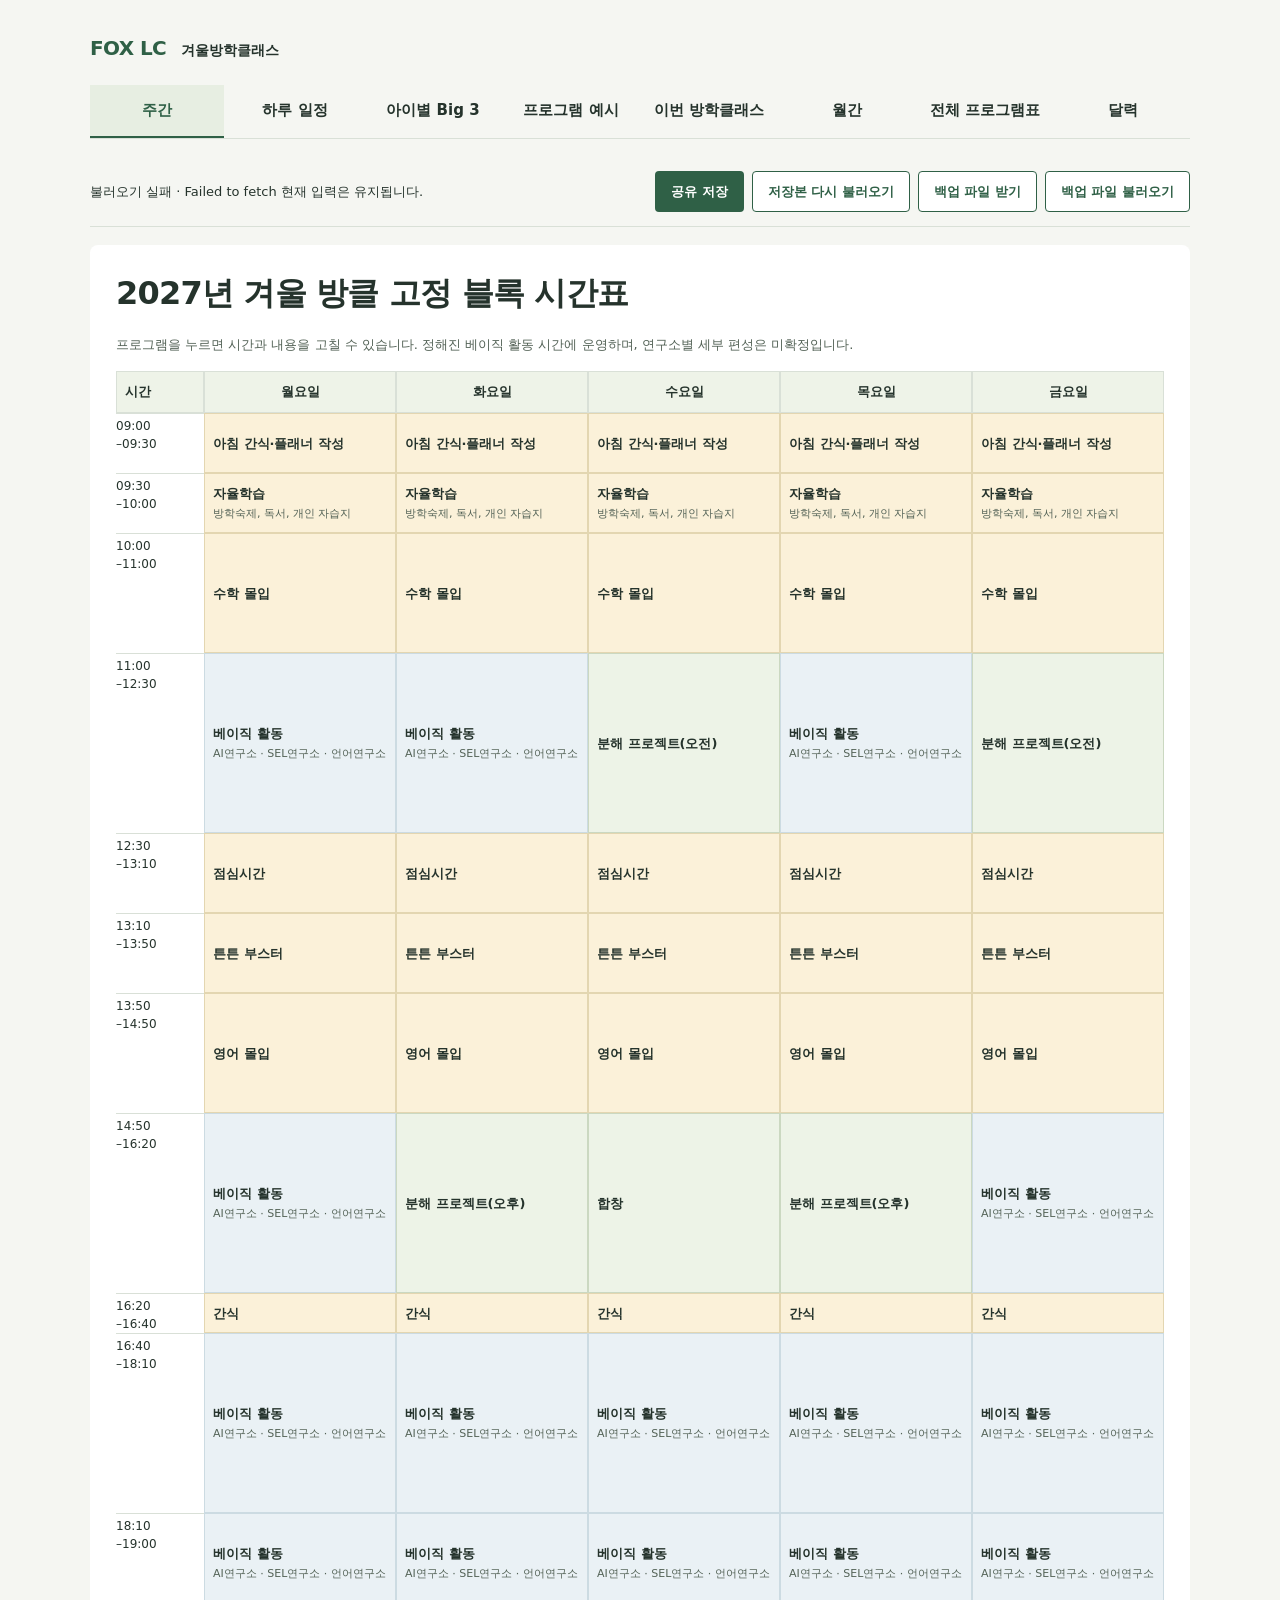
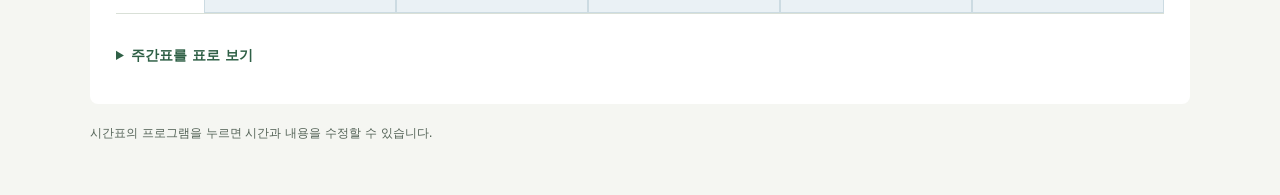
==== commit 8248d207: "Show three Basic labs in scheduled blocks and remove weekday focus claims" ====
--- a/index.html
+++ b/index.html
@@ -1,5 +1,5 @@
 <!doctype html>
-<html lang="ko"><head><meta charset="utf-8"><meta name="viewport" content="width=device-width,initial-scale=1"><meta name="robots" content="noindex,nofollow"><meta name="theme-color" content="#2f6046"><meta name="description" content="2027년 겨울 방클 고정 블록 시간표. 시간과 활동을 직접 입력하고 하루·주간 일정으로 확인합니다."><title>2027년 겨울 방클 고정 블록 시간표 · FOX LC</title><link rel="icon" href="data:,"><link rel="stylesheet" href="./style.css"><link rel="stylesheet" href="./timetable.css"><link rel="stylesheet" href="./current-app.css"><script src="./schedule.js" defer></script><script src="./timetable.js" defer></script><script src="./timetable-ui.js" defer></script><script src="./personal-timetable.js" defer></script><script src="./current-app.js" defer></script><script src="./shared-save.js" defer></script></head><body><a class="skip-link" href="#main">본문으로 바로 가기</a><main id="main"><header class="site-header"><p class="site-brand"><strong>FOX LC</strong><span>겨울방학클래스</span></p></header><nav class="tabs" role="tablist" aria-label="방학클래스 보기"><button type="button" role="tab" id="week-tab" aria-controls="week" aria-selected="true">주간</button>
+<html lang="ko"><head><meta charset="utf-8"><meta name="viewport" content="width=device-width,initial-scale=1"><meta name="robots" content="noindex,nofollow"><meta name="theme-color" content="#2f6046"><meta name="description" content="2027년 겨울 방클 고정 블록 시간표. 시간과 활동을 직접 입력하고 하루·주간 일정으로 확인합니다."><title>2027년 겨울 방클 고정 블록 시간표 · FOX LC</title><link rel="icon" href="data:,"><link rel="stylesheet" href="./style.css"><link rel="stylesheet" href="./timetable.css"><link rel="stylesheet" href="./current-app.css"><script src="./schedule.js?v=20261022-basic" defer></script><script src="./timetable.js?v=20261022-basic" defer></script><script src="./timetable-ui.js?v=20261022-basic" defer></script><script src="./personal-timetable.js?v=20261022-basic" defer></script><script src="./current-app.js?v=20261022-basic" defer></script><script src="./shared-save.js" defer></script></head><body><a class="skip-link" href="#main">본문으로 바로 가기</a><main id="main"><header class="site-header"><p class="site-brand"><strong>FOX LC</strong><span>겨울방학클래스</span></p></header><nav class="tabs" role="tablist" aria-label="방학클래스 보기"><button type="button" role="tab" id="week-tab" aria-controls="week" aria-selected="true">주간</button>
 <button type="button" role="tab" id="day-tab" aria-controls="day" aria-selected="false" tabindex="-1">하루 일정</button>
 <button type="button" role="tab" id="builder-tab" aria-controls="builder" aria-selected="false" tabindex="-1">아이별 Big 3</button>
 <button type="button" role="tab" id="programs-tab" aria-controls="programs" aria-selected="false" tabindex="-1">프로그램 예시</button>
@@ -33,10 +33,10 @@
         </div>
       </article>
     </div>
-    <div class="intro-continuity"><h2>이어가는 배움,<br> 함께 넓히는 경험</h2><p>기존 베이직의 학습을 이어가며 AI·SEL·영어미술 등 다양한 활동을 만납니다. 함께 발견하고, 설명하고, 만들어 가는 경험을 한 주 안에 연결합니다.</p></div>
+    <div class="intro-continuity"><h2>이어가는 배움,<br> 함께 넓히는 경험</h2><p>AI연구소·SEL연구소·언어연구소의 베이직은 시간표에 편성된 타임에 이어갑니다. 함께 발견하고, 설명하고, 만들어 가는 경험을 한 주 안에 연결합니다.</p></div>
   </section>
 
 <section id="month" role="tabpanel" aria-labelledby="month-tab" hidden><h1 class="current-heading">월간 활동</h1><p class="caption">날짜별 시간표는 달력에서 확인합니다. 아래 활동 흐름은 프로그램을 이어가는 예시입니다.</p><h2>SEL 활동 흐름 예시</h2><div class="project-steps" id="current-project-steps"></div><h2>특별 프로그램</h2><p class="caption">날짜가 정해지지 않은 프로그램은 미정으로 표시합니다.</p><div id="current-special-programs" class="month-events"></div></section>
-<section id="operations" role="tabpanel" aria-labelledby="operations-tab" hidden><h1 class="current-heading">전체 프로그램표</h1><p class="caption">현재 시간표에 입력된 프로그램과 요일·시간·내용입니다.</p><div class="current-table-wrap"><table class="current-program-table"><thead><tr><th scope="col">프로그램명</th><th scope="col">요일·시간</th><th scope="col">내용</th><th scope="col">편성 상태</th></tr></thead><tbody id="current-program-rows"></tbody></table></div></section>
-<section id="calendar" role="tabpanel" aria-labelledby="calendar-tab" hidden><div class="section-heading"><h1 class="current-heading">월간 달력</h1><label>달 선택<select id="current-calendar-month"><option value="2026-12">2026년 12월</option><option value="2027-01" selected>2027년 1월</option><option value="2027-02">2027년 2월</option></select></label></div><p class="caption">현재 주간표를 요일에 맞춰 보여줍니다. 실제 운영일·특별 프로그램 날짜는 별도 확인이 필요합니다.</p><div id="current-calendar"></div><div id="current-calendar-detail"></div><h2>날짜 미정인 특별 프로그램</h2><div id="current-calendar-pending" class="program-list"></div></section>
+<section id="operations" role="tabpanel" aria-labelledby="operations-tab" hidden><h1 class="current-heading">전체 프로그램표</h1><p class="caption">현재 시간표에 입력된 프로그램과 요일·시간·내용입니다. 베이직은 AI연구소·SEL연구소·언어연구소로 구성하며, 정해진 베이직 활동 시간에 운영합니다. 연구소별 세부 편성은 미확정입니다.</p><div class="current-table-wrap"><table class="current-program-table"><thead><tr><th scope="col">프로그램명</th><th scope="col">요일·시간</th><th scope="col">내용</th><th scope="col">편성 상태</th></tr></thead><tbody id="current-program-rows"></tbody></table></div></section>
+<section id="calendar" role="tabpanel" aria-labelledby="calendar-tab" hidden><div class="section-heading"><h1 class="current-heading">월간 달력</h1><label>달 선택<select id="current-calendar-month"><option value="2026-12">2026년 12월</option><option value="2027-01" selected>2027년 1월</option><option value="2027-02">2027년 2월</option></select></label></div><p class="caption">현재 주간표를 요일에 맞춰 보여줍니다. 베이직은 정해진 베이직 활동 시간에 운영하며, 연구소별 세부 편성은 미확정입니다. 실제 운영일·특별 프로그램 날짜는 별도 확인이 필요합니다.</p><div id="current-calendar"></div><div id="current-calendar-detail"></div><h2>날짜 미정인 특별 프로그램</h2><div id="current-calendar-pending" class="program-list"></div></section>
 <footer>시간표의 프로그램을 누르면 시간과 내용을 수정할 수 있습니다.</footer></main></body></html>
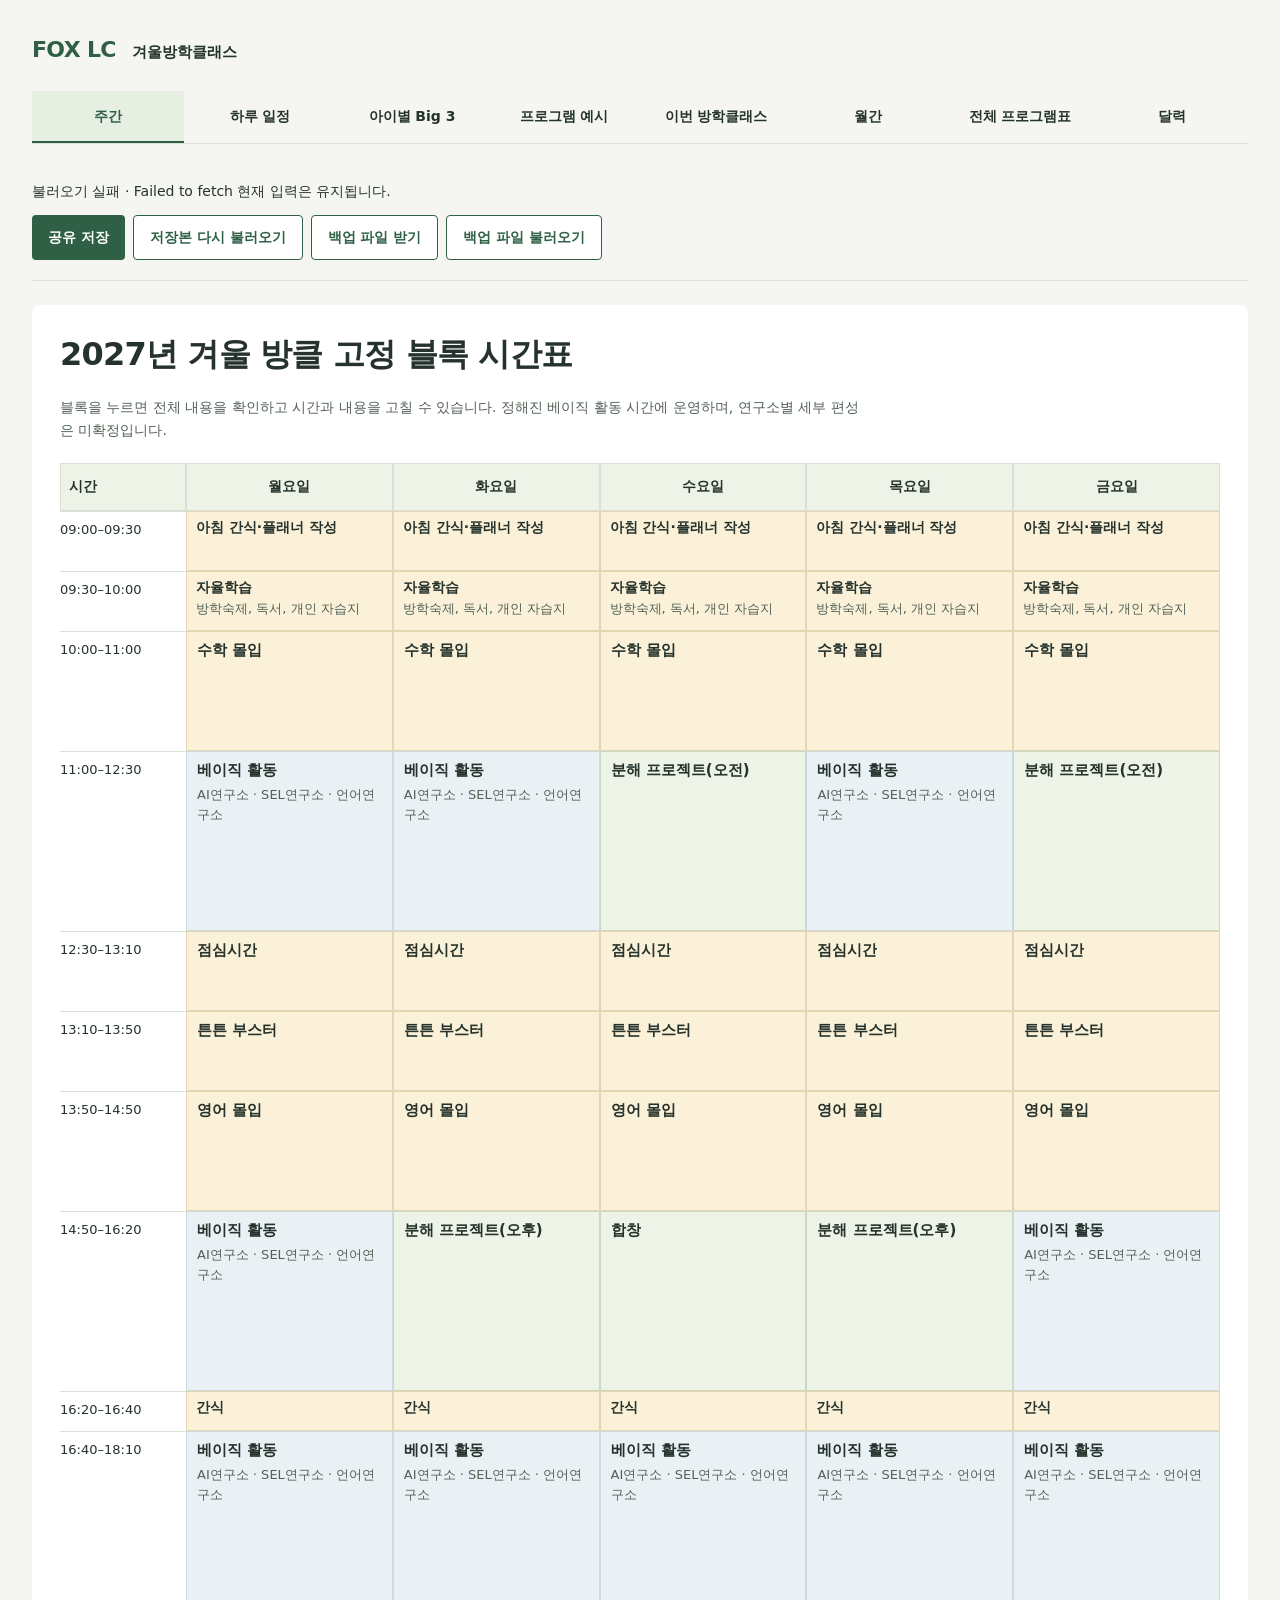
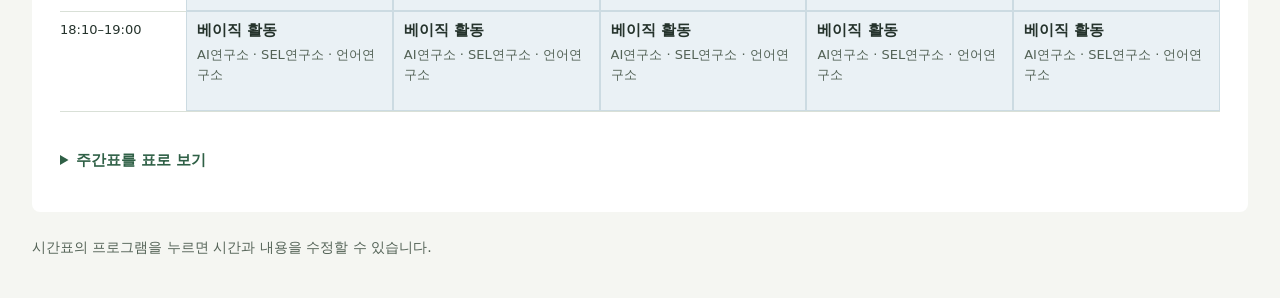
==== commit 88ef93fa: "Polish typography spacing and responsive schedule layouts" ====
--- a/index.html
+++ b/index.html
@@ -1,5 +1,5 @@
 <!doctype html>
-<html lang="ko"><head><meta charset="utf-8"><meta name="viewport" content="width=device-width,initial-scale=1"><meta name="robots" content="noindex,nofollow"><meta name="theme-color" content="#2f6046"><meta name="description" content="2027년 겨울 방클 고정 블록 시간표. 시간과 활동을 직접 입력하고 하루·주간 일정으로 확인합니다."><title>2027년 겨울 방클 고정 블록 시간표 · FOX LC</title><link rel="icon" href="data:,"><link rel="stylesheet" href="./style.css"><link rel="stylesheet" href="./timetable.css"><link rel="stylesheet" href="./current-app.css"><script src="./schedule.js?v=20261022-basic" defer></script><script src="./timetable.js?v=20261022-basic" defer></script><script src="./timetable-ui.js?v=20261022-basic" defer></script><script src="./personal-timetable.js?v=20261022-basic" defer></script><script src="./current-app.js?v=20261022-basic" defer></script><script src="./shared-save.js" defer></script></head><body><a class="skip-link" href="#main">본문으로 바로 가기</a><main id="main"><header class="site-header"><p class="site-brand"><strong>FOX LC</strong><span>겨울방학클래스</span></p></header><nav class="tabs" role="tablist" aria-label="방학클래스 보기"><button type="button" role="tab" id="week-tab" aria-controls="week" aria-selected="true">주간</button>
+<html lang="ko"><head><meta charset="utf-8"><meta name="viewport" content="width=device-width,initial-scale=1"><meta name="robots" content="noindex,nofollow"><meta name="theme-color" content="#2f6046"><meta name="description" content="2027년 겨울 방클 고정 블록 시간표. 시간과 활동을 직접 입력하고 하루·주간 일정으로 확인합니다."><title>2027년 겨울 방클 고정 블록 시간표 · FOX LC</title><link rel="icon" href="data:,"><link rel="stylesheet" href="./style.css?v=20261022-design"><link rel="stylesheet" href="./timetable.css?v=20261022-design"><link rel="stylesheet" href="./current-app.css?v=20261022-design"><link rel="stylesheet" href="./personal-timetable.css?v=20261022-design"><script src="./schedule.js?v=20261022-design" defer></script><script src="./timetable.js?v=20261022-design" defer></script><script src="./timetable-ui.js?v=20261022-design" defer></script><script src="./personal-timetable.js?v=20261022-design" defer></script><script src="./current-app.js?v=20261022-design" defer></script><script src="./shared-save.js" defer></script></head><body><a class="skip-link" href="#main">본문으로 바로 가기</a><main id="main"><header class="site-header"><p class="site-brand"><strong>FOX LC</strong><span>겨울방학클래스</span></p></header><nav class="tabs" role="tablist" aria-label="방학클래스 보기"><button type="button" role="tab" id="week-tab" aria-controls="week" aria-selected="true">주간</button>
 <button type="button" role="tab" id="day-tab" aria-controls="day" aria-selected="false" tabindex="-1">하루 일정</button>
 <button type="button" role="tab" id="builder-tab" aria-controls="builder" aria-selected="false" tabindex="-1">아이별 Big 3</button>
 <button type="button" role="tab" id="programs-tab" aria-controls="programs" aria-selected="false" tabindex="-1">프로그램 예시</button>
@@ -38,5 +38,5 @@
 
 <section id="month" role="tabpanel" aria-labelledby="month-tab" hidden><h1 class="current-heading">월간 활동</h1><p class="caption">날짜별 시간표는 달력에서 확인합니다. 아래 활동 흐름은 프로그램을 이어가는 예시입니다.</p><h2>SEL 활동 흐름 예시</h2><div class="project-steps" id="current-project-steps"></div><h2>특별 프로그램</h2><p class="caption">날짜가 정해지지 않은 프로그램은 미정으로 표시합니다.</p><div id="current-special-programs" class="month-events"></div></section>
 <section id="operations" role="tabpanel" aria-labelledby="operations-tab" hidden><h1 class="current-heading">전체 프로그램표</h1><p class="caption">현재 시간표에 입력된 프로그램과 요일·시간·내용입니다. 베이직은 AI연구소·SEL연구소·언어연구소로 구성하며, 정해진 베이직 활동 시간에 운영합니다. 연구소별 세부 편성은 미확정입니다.</p><div class="current-table-wrap"><table class="current-program-table"><thead><tr><th scope="col">프로그램명</th><th scope="col">요일·시간</th><th scope="col">내용</th><th scope="col">편성 상태</th></tr></thead><tbody id="current-program-rows"></tbody></table></div></section>
-<section id="calendar" role="tabpanel" aria-labelledby="calendar-tab" hidden><div class="section-heading"><h1 class="current-heading">월간 달력</h1><label>달 선택<select id="current-calendar-month"><option value="2026-12">2026년 12월</option><option value="2027-01" selected>2027년 1월</option><option value="2027-02">2027년 2월</option></select></label></div><p class="caption">현재 주간표를 요일에 맞춰 보여줍니다. 베이직은 정해진 베이직 활동 시간에 운영하며, 연구소별 세부 편성은 미확정입니다. 실제 운영일·특별 프로그램 날짜는 별도 확인이 필요합니다.</p><div id="current-calendar"></div><div id="current-calendar-detail"></div><h2>날짜 미정인 특별 프로그램</h2><div id="current-calendar-pending" class="program-list"></div></section>
+<section id="calendar" role="tabpanel" aria-labelledby="calendar-tab" hidden><div class="section-heading"><h1 class="current-heading">월간 달력</h1><label>달 선택<select id="current-calendar-month"><option value="2026-12">2026년 12월</option><option value="2027-01" selected>2027년 1월</option><option value="2027-02">2027년 2월</option></select></label></div><p class="caption">날짜를 선택하면 전체 활동과 시간을 아래에서 확인합니다. 현재 주간표를 요일에 맞춰 보여줍니다. 베이직은 정해진 베이직 활동 시간에 운영하며, 연구소별 세부 편성은 미확정입니다. 실제 운영일·특별 프로그램 날짜는 별도 확인이 필요합니다.</p><div id="current-calendar"></div><div id="current-calendar-detail"></div><h2>날짜 미정인 특별 프로그램</h2><div id="current-calendar-pending" class="program-list"></div></section>
 <footer>시간표의 프로그램을 누르면 시간과 내용을 수정할 수 있습니다.</footer></main></body></html>
--- a/timetable.css
+++ b/timetable.css
@@ -1,3 +1,85 @@
-.tt-guide{font-size:13px;color:var(--muted);margin:8px 0 16px}.tt-week-scroll{overflow-x:auto;overscroll-behavior-inline:contain}.tt-grid{display:grid;grid-template-columns:88px repeat(var(--tt-days),minmax(0,1fr));position:relative;isolation:isolate;border-bottom:1px solid var(--line);background:white}.tt-week-grid{min-width:830px}.tt-grid-heading{grid-row:1;padding:9px 8px;background:#eef3e8;font-size:13px;font-weight:650;text-align:center;border:1px solid var(--line);position:sticky;top:0;z-index:3}.tt-axis-heading{text-align:left}.tt-grid-column{border-left:1px solid var(--line);border-right:1px solid var(--line);background:repeating-linear-gradient(to bottom,transparent 0,transparent 59px,#e5ebe2 59px,#e5ebe2 60px);z-index:0}.tt-time-label{overflow:hidden;font-size:12px;line-height:1.45;padding:4px 5px 0 0;font-variant-numeric:tabular-nums;border-top:1px solid var(--line);background:white;z-index:1}.tt-time-label span{display:block}.tt-block{border:1px solid #cbd8c1;border-radius:0;background:#edf3e7;min-height:0;min-width:0;padding:5px 8px;overflow:hidden;text-align:left;display:block;position:relative;align-self:stretch;z-index:2;line-height:1.35;overflow-wrap:anywhere}.tt-block strong{font-weight:600;display:block;font-size:13px}.tt-fixed{background:#fbf1d9;border-color:#e3d6b1}.tt-basic{background:#eaf1f5;border-color:#ccdbe2}.tt-project{background:#edf3e7;border-color:#cbd8c1}.tt-block-detail{display:block;font-size:11px;line-height:1.45;color:var(--muted);margin-top:3px}.tt-block-time{display:block;font-size:11px;color:var(--muted);margin-top:2px}.tt-block:hover{filter:brightness(.98);box-shadow:inset 0 0 0 1px var(--green)}.tt-block:focus-visible{z-index:4;outline:3px solid var(--green);outline-offset:-3px}.tt-overlap{border:2px solid #a63e2f;background:#fcece5}.tt-warnings{padding:12px 15px;margin:12px 0 18px;background:#fff0e9;color:#853b2b;font-size:13px}.tt-warnings ul{margin:6px 0 0;padding-left:20px}.tt-conflict-link{border:0;background:none;padding:2px;color:inherit;text-decoration:underline;text-underline-offset:3px;font:inherit}.tt-day-toolbar{display:flex;align-items:center;justify-content:space-between;gap:12px;margin:10px 0 18px}.tt-day-toolbar label{display:flex;align-items:center;gap:10px;font-size:14px;font-weight:600}.tt-day-toolbar>span{font-size:13px;color:var(--muted)}.tt-day-layout{display:grid;grid-template-columns:minmax(0,1fr) minmax(270px,.8fr);gap:28px;align-items:start}.tt-single-grid{grid-template-columns:88px minmax(0,1fr)}.tt-editor{border:1px solid var(--line);padding:18px;background:#f8faf6;position:sticky;top:16px}.tt-editor h3{font-size:17px;margin:0 0 16px}.tt-editor label{display:flex;flex-direction:column;gap:5px;font-size:13px;font-weight:600;margin-top:12px}.tt-editor input,.tt-editor textarea,.tt-editor select{width:100%;min-width:0;font:inherit;color:inherit;background:white;border:1px solid #8d9f88;border-radius:3px;padding:9px;min-height:44px}.tt-editor textarea{resize:vertical;line-height:1.6}.tt-time-fields{display:grid;grid-template-columns:1fr 1fr;gap:12px}.tt-duration{font-size:13px;color:var(--green);margin-top:10px;min-height:22px}.tt-form-error{font-size:13px;color:#853b2b;white-space:pre-line;margin:8px 0}.tt-editor-actions{display:flex;flex-wrap:wrap;gap:8px;margin-top:14px}.tt-delete{border:0;background:none;color:#853b2b;padding:8px 2px;min-height:44px}.tt-print-table{display:none}.tt-table-details{margin:20px 0 0}.tt-table-details summary{cursor:pointer;padding:10px 0;font-size:14px;color:var(--green);font-weight:600}.tt-exact-table{border-collapse:collapse;table-layout:fixed;width:100%;min-width:830px;font-size:13px}.tt-exact-table caption{text-align:left;font-weight:650;padding:12px 0}.tt-exact-table th,.tt-exact-table td{padding:10px 8px;text-align:left;border:1px solid var(--line);vertical-align:top;overflow-wrap:anywhere}.tt-exact-table th:first-child{width:115px;font-variant-numeric:tabular-nums}.tt-exact-table td button{border:0;padding:0;background:none;text-align:left;line-height:1.6;width:100%;font-size:13px}.tt-exact-table td small{font-weight:400}.tt-exact-table thead{background:#eef3e8}
-@media(max-width:700px){.tt-day-layout{grid-template-columns:1fr}.tt-editor{position:static;grid-row:1}.tt-day-toolbar{align-items:flex-start;flex-direction:column}.tt-grid{grid-template-columns:72px repeat(var(--tt-days),minmax(0,1fr))}.tt-single-grid{grid-template-columns:72px minmax(0,1fr)}.tt-editor{padding:15px}.tt-week-grid{min-width:800px}.tt-block{padding-inline:7px}.tt-time-label{font-size:11px}.tt-exact-table{min-width:800px}.tt-week-scroll{margin-right:-8px;padding-right:8px}}
-@media print{.tt-week-scroll{overflow:visible}.tt-week-grid,.tt-day-toolbar,.tt-editor,.tt-guide,.tt-table-details>summary{display:none}.tt-table-details{display:none}.tt-print-table{display:block}.tt-exact-table{display:table;min-width:0;width:100%;font-size:10px}.tt-exact-table th,.tt-exact-table td{padding:6px 5px}.tt-exact-table td button{font-size:10px}.tt-exact-table tr{break-inside:avoid}.tt-exact-table td small{font-size:9px}.tt-day-layout{display:block}.tt-single-grid{print-color-adjust:exact}.tt-block{print-color-adjust:exact}}
+.tt-guide{font-size:14px;line-height:1.65;color:var(--muted);margin:0 0 20px;max-width:90ch}
+.tt-week-scroll{overflow-x:auto;overscroll-behavior-inline:contain;scrollbar-color:#8ca082 #f0f3ec;scrollbar-width:thin}
+.tt-grid{display:grid;grid-template-columns:126px repeat(var(--tt-days),minmax(0,1fr));position:relative;isolation:isolate;border-bottom:1px solid var(--line);background:white;font-variant-numeric:tabular-nums}
+.tt-week-grid{min-width:1010px}
+.tt-grid-heading{grid-row:1;display:flex;align-items:center;justify-content:center;padding:10px 8px;background:#eef3e8;font-size:14px;font-weight:600;border:1px solid var(--line);position:sticky;top:0;z-index:3}
+.tt-axis-heading{justify-content:flex-start;position:sticky;left:0;z-index:5}
+.tt-grid-column{border-left:1px solid var(--line);border-right:1px solid var(--line);background:repeating-linear-gradient(to bottom,transparent 0,transparent 59px,#e5ebe2 59px,#e5ebe2 60px);z-index:0}
+.tt-time-label{position:sticky;left:0;overflow:hidden;white-space:nowrap;font-size:13px;line-height:1.5;padding:8px 8px 0 0;border-top:1px solid var(--line);background:white;z-index:4}
+.tt-time-label span{display:inline}
+.tt-block{border:1px solid #cbd8c1;border-radius:0;background:#edf3e7;min-height:0;min-width:0;padding:8px 10px;overflow:hidden;text-align:left;display:flex;flex-direction:column;align-items:flex-start;justify-content:flex-start;gap:4px;position:relative;align-self:stretch;z-index:2;line-height:1.45;overflow-wrap:anywhere;font-weight:400}
+.tt-block strong{font-weight:600;display:-webkit-box;-webkit-box-orient:vertical;-webkit-line-clamp:2;overflow:hidden;font-size:15px;line-height:1.45;flex-shrink:0}
+.tt-fixed{background:#fbf1d9;border-color:#e3d6b1}
+.tt-basic{background:#eaf1f5;border-color:#ccdbe2}
+.tt-project{background:#edf3e7;border-color:#cbd8c1}
+.tt-block-detail{display:-webkit-box;-webkit-box-orient:vertical;-webkit-line-clamp:3;overflow:hidden;font-size:13px;line-height:1.5;color:var(--muted)}
+.tt-block-time{display:block;font-size:13px;line-height:1.5;color:var(--muted)}
+.tt-compact{padding:5px 9px;gap:2px}
+.tt-compact strong{font-size:14px;-webkit-line-clamp:1}
+.tt-compact .tt-block-detail{-webkit-line-clamp:1}
+.tt-compact .tt-block-time{display:none}
+.tt-block:hover{filter:brightness(.98);box-shadow:inset 0 0 0 1px var(--green)}
+.tt-block:focus-visible{z-index:6;outline:3px solid var(--green);outline-offset:-3px}
+.tt-overlap{border:2px solid #a63e2f;background:#fcece5}
+.tt-warnings{padding:16px 18px;margin:16px 0 24px;background:#fff0e9;color:#853b2b;font-size:14px;line-height:1.65}
+.tt-warnings ul{margin:8px 0 0;padding-left:20px}
+.tt-conflict-link{border:0;background:none;padding:4px;color:inherit;text-decoration:underline;text-underline-offset:3px;font:inherit}
+.tt-day-toolbar{display:flex;align-items:center;flex-wrap:wrap;gap:16px 24px;margin:0 0 16px}
+.tt-day-toolbar label{display:flex;align-items:center;gap:12px;font-size:14px;font-weight:600}
+.tt-day-toolbar>span{font-size:14px;color:var(--muted)}
+.tt-day-toolbar>button{margin-left:auto}
+.tt-day-layout{display:grid;grid-template-columns:minmax(0,1.2fr) minmax(360px,.9fr);gap:28px;align-items:start}
+.tt-day-scroll{min-width:0}
+.tt-single-grid{grid-template-columns:126px minmax(0,1fr)}
+.tt-editor{min-width:0;border:1px solid var(--line);padding:24px;background:#f8faf6;position:sticky;top:20px;scroll-margin-top:24px}
+.tt-editor h3{font-size:20px;line-height:1.4;margin:0 0 20px}
+.tt-editor label{display:flex;flex-direction:column;gap:8px;font-size:14px;font-weight:600;margin-top:18px;min-width:0}
+.tt-editor input,.tt-editor textarea,.tt-editor select{width:100%;min-width:0;font-family:inherit;font-size:16px;font-weight:400;line-height:1.5;color:inherit;background:white;border:1px solid #7c8e7d;border-radius:4px;padding:10px 12px;min-height:48px}
+.tt-editor textarea{resize:vertical;line-height:1.65;min-height:130px}
+.tt-time-fields{display:grid;grid-template-columns:repeat(2,minmax(0,1fr));gap:16px}
+.tt-duration{font-size:14px;color:var(--green);margin-top:16px;min-height:24px}
+.tt-form-error{font-size:14px;line-height:1.6;color:#853b2b;white-space:pre-line;margin:8px 0}
+.tt-form-error[data-state=success]{color:var(--green);font-weight:600}
+.tt-editor-actions{display:flex;flex-wrap:wrap;gap:10px;margin-top:20px}
+.tt-editor-actions .primary{margin:0;width:auto}
+.tt-editor .tt-guide{margin:16px 0 0}
+.tt-delete{border:0;background:none;color:#853b2b;padding:8px 4px;min-height:44px}
+.tt-print-table{display:none}
+.tt-table-details{margin:24px 0 0}
+.tt-table-details summary{cursor:pointer;padding:12px 0;font-size:15px;color:var(--green);font-weight:600;min-height:48px}
+.tt-exact-table{border-collapse:collapse;table-layout:fixed;width:100%;min-width:1010px;font-size:14px}
+.tt-exact-table caption{text-align:left;font-weight:600;padding:16px 0;font-size:16px}
+.tt-exact-table th,.tt-exact-table td{padding:14px 12px;text-align:left;border:1px solid var(--line);vertical-align:top;overflow-wrap:anywhere}
+.tt-exact-table th:first-child{width:138px;font-variant-numeric:tabular-nums;white-space:nowrap}
+.tt-exact-table td button{border:0;padding:0;background:none;text-align:left;line-height:1.6;width:100%;font-size:14px}
+.tt-exact-table td small{font-weight:400;font-size:13px;margin-top:6px}
+.tt-exact-table thead{background:#eef3e8}
+@media(max-width:960px){.tt-day-layout{grid-template-columns:1fr}.tt-editor{position:static}.tt-day-toolbar{gap:12px 18px}}
+@media(max-width:600px){
+ .tt-grid{grid-template-columns:118px repeat(var(--tt-days),minmax(0,1fr))}
+ .tt-single-grid{grid-template-columns:118px minmax(0,1fr)}
+ .tt-time-label{font-size:12px;padding-right:6px}
+ .tt-grid-heading{font-size:14px}
+ .tt-editor{padding:20px 16px}
+ .tt-editor h3{font-size:20px}
+ .tt-time-fields{gap:12px}
+ .tt-editor-actions .primary{width:100%}
+ .tt-day-toolbar>button{margin-left:0}
+ .tt-warnings{padding:14px;font-size:14px}
+ .tt-week-scroll{margin-right:0;padding-right:0}
+}
+@media(max-width:380px){.tt-time-fields{grid-template-columns:1fr}.tt-time-fields label{margin-top:12px}}
+@media print{
+ .tt-week-scroll{overflow:visible}
+ .tt-week-grid,.tt-day-toolbar,.tt-editor,.tt-guide,.tt-table-details>summary{display:none}
+ .tt-table-details{display:none}
+ .tt-print-table{display:block}
+ .tt-exact-table{display:table;min-width:0;width:100%;font-size:10px}
+ .tt-exact-table th,.tt-exact-table td{padding:6px 5px}
+ .tt-exact-table th:first-child{width:110px}
+ .tt-exact-table td button{font-size:10px}
+ .tt-exact-table tr{break-inside:avoid}
+ .tt-exact-table td small{font-size:9px}
+ .tt-day-layout{display:block}
+ .tt-single-grid,.tt-block{print-color-adjust:exact}
+}
--- a/current-app.css
+++ b/current-app.css
@@ -1,3 +1,173 @@
-.current-heading{font-size:clamp(24px,3vw,32px);line-height:1.4;margin:0 0 18px;letter-spacing:-.025em}.current-savebar{display:flex;flex-wrap:wrap;align-items:center;justify-content:space-between;gap:12px;margin:18px 0;padding:14px 0;border-bottom:1px solid var(--line)}.current-savebar>p{margin:0;font-size:13px}.current-savebar>div{display:flex;flex-wrap:wrap;gap:8px}.current-savebar .primary{width:auto;margin:0}.current-savebar button{font-size:13px;min-height:40px}.current-search{display:flex;flex-direction:column;gap:8px;max-width:420px;margin-bottom:18px}.current-search input,section label>select{font:inherit;min-height:44px;border:1px solid #8b9b8c;border-radius:4px;padding:8px;background:white;color:var(--ink)}.current-example-list article{display:flex;justify-content:space-between;gap:24px;align-items:center;padding:18px 0;border-bottom:1px solid var(--line)}.current-example-list h3{margin:0 0 6px;font-size:16px}.current-example-list p{margin:0 0 5px;font-size:14px}.current-example-list small{color:var(--muted)}.current-example-list button{flex:none}.current-table-wrap{overflow-x:auto}.current-program-table,.current-day-table{width:100%;border-collapse:collapse;font-size:14px}.current-program-table th,.current-program-table td,.current-day-table th,.current-day-table td{padding:14px 12px;text-align:left;vertical-align:top;border-bottom:1px solid var(--line)}.current-program-table th:first-child{width:24%}.current-program-table td:nth-child(2){min-width:180px}.current-calendar-table{width:100%;border-collapse:collapse;table-layout:fixed}.current-calendar-table caption{text-align:left;font-weight:700;padding:18px 0}.current-calendar-table th{font-size:13px;padding:8px}.current-calendar-table td{padding:0;border:1px solid var(--line);vertical-align:top}.current-calendar-table button{width:100%;min-height:96px;background:#fafbf7;border:0;text-align:left;padding:10px;cursor:pointer;color:var(--ink)}.current-calendar-table button[aria-pressed=true]{outline:2px solid var(--green);outline-offset:-2px;background:#edf3e7}.current-calendar-table span{display:block;font-size:11px;line-height:1.5;overflow-wrap:anywhere;margin-top:8px}#current-calendar-detail{margin:26px 0}#current-calendar-detail .secondary{margin-top:16px}.current-savebar button:disabled{cursor:not-allowed;opacity:.6}.current-savebar[hidden]{display:none}
-@media(max-width:600px){.current-savebar{display:block}.current-savebar>div{margin-top:10px}.current-savebar button{padding:8px 10px}.current-example-list article{display:block}.current-example-list button{margin-top:12px}.current-program-table{min-width:620px}.current-day-table{font-size:12px}.current-day-table th,.current-day-table td{padding:10px 6px}.current-calendar-table button{padding:6px;min-height:82px}.current-calendar-table span{font-size:10px}}
-@media print{.current-savebar,.current-search,.tabs,.current-example-list button,[data-current-day]{display:none!important}.current-table-wrap{overflow:visible}.current-program-table{min-width:0}.current-heading{font-size:24px}.current-calendar-table button{color:inherit}}
+/* Shared type and spacing for the current eight views. */
+:root{font-size:16px;line-height:1.6}
+body{padding:32px}
+main{max-width:1320px;min-width:0}
+button,input,select,textarea{font-family:inherit;letter-spacing:normal}
+button{font-size:14px;line-height:1.5;font-weight:600}
+strong{font-weight:600}
+h1,h2,h3,legend{font-weight:700;word-break:keep-all;overflow-wrap:anywhere}
+h2,legend{font-size:22px;line-height:1.45}
+h2{margin:32px 0 16px}
+h3{font-size:17px;line-height:1.5}
+p{overflow-wrap:anywhere}
+small,.caption,.text-small{font-size:14px;line-height:1.65}
+.caption{max-width:78ch;margin:10px 0 24px}
+section[role=tabpanel]{padding:28px;min-width:0}
+.current-heading{font-size:clamp(26px,2.5vw,34px);line-height:1.35;margin:0 0 20px;letter-spacing:-.025em}
+.site-header{margin-bottom:24px}
+.site-header .site-brand{gap:16px;font-size:15px}
+.site-brand strong{font-size:22px}
+.tabs{display:grid;grid-template-columns:repeat(8,minmax(0,1fr));gap:0}
+.tabs button{font-size:14px;min-height:52px;padding:12px 8px;white-space:normal;word-break:keep-all;overflow-wrap:anywhere}
+.primary,.secondary,.text-button{min-height:44px;font-size:14px;line-height:1.5}
+.primary,.secondary{padding:11px 16px}
+input:not([type=checkbox]):not([type=radio]):not([type=file]),select,textarea{min-width:0;min-height:48px;font-size:16px;font-weight:400;line-height:1.5;border:1px solid #7c8e7d;border-radius:4px;padding:10px 12px;color:var(--ink);background:white}
+input::placeholder,textarea::placeholder{color:var(--muted);opacity:1}
+input,textarea{caret-color:var(--green)}
+.current-savebar{display:grid;grid-template-columns:minmax(0,1fr) auto;align-items:end;gap:12px 24px;margin:20px 0 24px;padding:16px 0 20px;border-bottom:1px solid var(--line)}
+.current-savebar>p{grid-column:1/-1;margin:0;font-size:14px;line-height:1.6;min-height:23px}
+.current-savebar>div{display:flex;flex-wrap:wrap;gap:8px}
+.current-savebar .primary{width:auto;margin:0}
+.current-savebar button{min-height:44px;font-size:14px}
+.current-savebar label{display:grid;gap:6px;font-size:14px;line-height:1.5;min-width:0;max-width:260px}
+.current-savebar input{width:100%}
+.current-savebar button:disabled{cursor:not-allowed;opacity:.65}
+.current-savebar[hidden]{display:none}
+.current-search{display:grid;gap:8px;max-width:460px;margin:0 0 28px;font-size:14px;font-weight:600}
+.current-search input{width:100%}
+.current-example-list{display:grid;grid-template-columns:repeat(2,minmax(0,1fr));column-gap:32px}
+.current-example-list article{min-width:0;display:flex;justify-content:space-between;gap:24px;align-items:center;padding:22px 0;border-bottom:1px solid var(--line)}
+.current-example-list article>div{min-width:0;max-width:75ch}
+.current-example-list h3{margin:0 0 8px;font-size:18px}
+.current-example-list p{margin:0 0 6px;font-size:16px;line-height:1.65}
+.current-example-list small{font-size:14px;color:var(--muted)}
+.current-example-list button{flex:none}
+.current-table-wrap{overflow-x:auto;scrollbar-color:#8ca082 #f0f3ec}
+.current-program-table,.current-day-table{width:100%;border-collapse:collapse;font-size:15px;line-height:1.65}
+.current-program-table th,.current-program-table td,.current-day-table th,.current-day-table td{padding:18px 16px;text-align:left;vertical-align:top;border-bottom:1px solid var(--line);overflow-wrap:anywhere}
+.current-program-table thead th,.current-day-table thead th{font-size:14px;color:var(--muted);font-weight:600}
+.current-program-table th:first-child{width:22%}
+.current-program-table td:nth-child(2){width:34%;min-width:230px;font-variant-numeric:tabular-nums}
+.current-program-table td:nth-child(3){width:27%}
+.current-program-table td:last-child{width:17%}
+.roster-session{display:block;margin:0 0 8px}
+.roster-session:last-child{margin-bottom:0}
+#calendar .section-heading{align-items:flex-start;gap:24px;margin-bottom:20px}
+#calendar .section-heading .current-heading{margin:0}
+#calendar .section-heading label{display:grid;gap:6px;font-size:14px;min-width:180px}
+.current-calendar-table{width:100%;border-collapse:collapse;table-layout:fixed}
+.current-calendar-table caption{text-align:left;font-weight:600;padding:0 0 20px;font-size:18px}
+.current-calendar-table th{font-size:14px;padding:12px 8px;font-weight:600}
+.current-calendar-table td{padding:0;border:1px solid var(--line);vertical-align:top}
+.current-calendar-table button{display:flex;flex-direction:column;align-items:flex-start;justify-content:flex-start;gap:8px;width:100%;min-height:116px;background:#fafbf7;border:0;text-align:left;padding:12px;color:var(--ink);font-weight:400;border-radius:0}
+.current-calendar-table button strong{font-size:16px;line-height:1.5;font-variant-numeric:tabular-nums}
+.current-calendar-table button[aria-pressed=true]{outline:2px solid var(--green);outline-offset:-2px;background:#edf3e7}
+.current-calendar-summary{display:block;font-size:13px;line-height:1.6;overflow-wrap:anywhere;word-break:keep-all}
+.current-calendar-mobile-count{display:none}
+#current-calendar-detail{margin:32px 0}
+#current-calendar-detail .secondary{margin-top:20px}
+.current-day-table th:first-child{width:150px;white-space:nowrap;font-variant-numeric:tabular-nums}
+.current-day-table td:nth-child(2){width:30%}
+.project-steps{gap:24px;margin:24px 0 36px}
+.project-steps small{font-size:14px}
+.project-steps h3{margin:8px 0}
+.project-steps p,.month-events p,.program-list p{font-size:15px;line-height:1.7}
+.month-events article{padding:20px 0;gap:20px}
+.event-date{font-size:14px;line-height:1.6}
+#current-calendar-pending .program-item{padding:18px 0}
+#intro .intro-hero{padding:44px 48px}
+#intro .intro-hero h1{font-weight:700;font-size:clamp(40px,5.3vw,68px);line-height:1.12;letter-spacing:-.03em}
+#intro .intro-description{font-size:17px;line-height:1.8}
+#intro .intro-experience-heading h2{font-size:16px}
+#intro .intro-experience-body>p{font-size:17px;line-height:1.8}
+#intro .intro-experience-point,#intro .intro-continuity p{font-size:15px;line-height:1.8}
+#intro .intro-flow{font-size:14px;line-height:1.6}
+footer{font-size:14px;margin:24px 0 8px}
+@media(max-width:1100px){.current-example-list{grid-template-columns:1fr}.tabs{grid-template-columns:repeat(4,minmax(0,1fr))}.current-savebar{grid-template-columns:1fr}.current-savebar label{max-width:320px}}
+@media(max-width:800px){
+ .project-steps{grid-template-columns:repeat(2,minmax(0,1fr))}
+ body{padding:24px}
+ section[role=tabpanel]{padding:24px}
+ .current-table-wrap{overflow:visible}
+ .current-program-table,.current-program-table tbody{display:block;min-width:0}
+ .current-program-table thead{position:absolute;width:1px;height:1px;overflow:hidden;clip:rect(0,0,0,0);white-space:nowrap}
+ .current-program-table tbody tr{display:grid;grid-template-columns:minmax(0,1fr) minmax(0,1fr);gap:16px 24px;padding:24px 0;border-bottom:1px solid var(--line)}
+ .current-program-table tbody th:first-child{grid-column:1/-1;font-size:18px;width:auto;padding:0;border:0}
+ .current-program-table tbody td:nth-child(n){width:auto;min-width:0;padding:0;border:0;font-size:15px;word-break:keep-all}
+ .current-program-table td::before{content:attr(data-label);display:block;color:var(--muted);font-size:14px;font-weight:600;margin-bottom:8px}
+ .current-program-table tbody td:last-child{grid-column:1/-1}
+ #intro .intro-experience,#intro .intro-continuity{gap:28px}
+}
+@media(max-width:600px){
+ .project-steps{grid-template-columns:1fr}
+ body{padding:20px 16px}
+ section[role=tabpanel]{padding:22px 18px}
+ .site-header{margin-bottom:20px}
+ .site-header .site-brand{font-size:14px;gap:14px}
+ .site-brand strong{font-size:21px}
+ .tabs button{min-height:52px;font-size:13px;padding:10px 5px;line-height:1.5}
+ h2,legend{font-size:20px}
+ h2{margin-top:28px}
+ .current-heading{font-size:26px;margin-bottom:18px}
+ .current-savebar{gap:12px;margin:16px 0 20px;padding:12px 0 20px}
+ .current-savebar>div{display:grid;grid-template-columns:repeat(2,minmax(0,1fr));gap:8px}
+ .current-savebar button{padding:10px;white-space:normal;min-width:0;min-height:48px}
+ .current-savebar label{max-width:none}
+ .current-example-list article{display:block;padding:22px 0}
+ .current-example-list button{margin-top:16px;width:auto}
+ .current-example-list h3{font-size:18px}
+ .current-example-list p{font-size:15px}
+ .current-program-table tbody tr{gap:14px 20px}
+ #calendar .section-heading{display:grid;grid-template-columns:1fr;gap:16px}
+ #calendar .section-heading label{max-width:230px}
+ .current-calendar-table th{font-size:13px;padding:10px 2px}
+ .current-calendar-table button{min-height:86px;padding:8px 5px;gap:8px}
+ .current-calendar-table button strong{font-size:15px}
+ .current-calendar-table button:not(.is-holiday) .current-calendar-summary{display:none}
+ .current-calendar-summary{font-size:12px;line-height:1.5}
+ .current-calendar-mobile-count{display:block;font-size:12px;line-height:1.5;white-space:nowrap}
+ .current-day-table{font-size:14px}
+ .current-day-table th,.current-day-table td{padding:14px 8px}
+ .current-day-table th:first-child{width:118px}
+ .current-day-table td:nth-child(2){width:auto}
+ .current-day-table,.current-day-table tbody{display:block}
+ .current-day-table thead{position:absolute;width:1px;height:1px;overflow:hidden;clip:rect(0,0,0,0);white-space:nowrap}
+ .current-day-table tbody tr{display:grid;grid-template-columns:100px minmax(0,1fr);gap:6px 14px;padding:16px 0;border-bottom:1px solid var(--line)}
+ .current-day-table tbody th{grid-column:1;grid-row:1/3;padding:0;border:0;width:auto}
+ .current-day-table tbody td{grid-column:2;padding:0;border:0;min-width:0}
+ .current-day-table tbody td:nth-child(2){font-size:15px;font-weight:600}
+ .current-day-table tbody td:nth-child(3){font-size:14px;color:var(--muted)}
+ .current-day-table tbody td:empty{display:none}
+ #intro .intro-hero{padding:30px 24px}
+ #intro .intro-hero h1{font-weight:700;font-size:clamp(34px,8.4vw,46px);line-height:1.16;overflow-wrap:anywhere}
+ #intro .intro-lead{font-size:24px}
+ #intro .intro-description,#intro .intro-experience-body>p{font-size:16px;line-height:1.8}
+ #intro .intro-experience,#intro .intro-continuity{padding:28px 24px;gap:20px}
+ #intro .intro-experience-heading>p{font-size:26px}
+ #intro .intro-experience-point,#intro .intro-continuity p{font-size:15px}
+ #intro .intro-flow{font-size:14px;gap:18px 26px}
+}
+@media(max-width:380px){.tabs{grid-template-columns:repeat(2,minmax(0,1fr))}.current-program-table tbody tr{grid-template-columns:1fr}.current-savebar>div{grid-template-columns:1fr}}
+@media print{
+ :root{font-size:12px}
+ body{padding:0}
+ main{max-width:none}
+ section[role=tabpanel]{padding:0}
+ .current-savebar,.current-search,.tabs,.current-example-list button,[data-current-day]{display:none!important}
+ .current-table-wrap{overflow:visible}
+ .current-heading{font-size:24px}
+ .current-program-table{display:table;min-width:0;font-size:11px}
+ .current-program-table thead{position:static;display:table-header-group;width:auto;height:auto;clip:auto;overflow:visible}
+ .current-program-table tbody{display:table-row-group}
+ .current-program-table tbody tr{display:table-row;break-inside:avoid}
+ .current-program-table tbody th,.current-program-table tbody td{display:table-cell;padding:8px;font-size:11px;border-bottom:1px solid var(--line)}
+ .current-program-table td::before{display:none}
+ .current-day-table{display:table;font-size:11px}
+ .current-day-table thead{position:static;display:table-header-group;width:auto;height:auto;clip:auto;overflow:visible}
+ .current-day-table tbody{display:table-row-group}
+ .current-day-table tbody tr{display:table-row;break-inside:avoid}
+ .current-day-table tbody th,.current-day-table tbody td{display:table-cell;padding:8px;border-bottom:1px solid var(--line);font-size:11px}
+ .current-calendar-summary{display:block!important}
+ .current-calendar-mobile-count{display:none}
+ .current-calendar-table button{color:inherit;min-height:80px}
+}
--- a/personal-timetable.css
+++ b/personal-timetable.css
@@ -0,0 +1,431 @@
+#personal-timetable {
+  --pt-input-border: #7c8e7d;
+  --pt-entry-surface: #f5f7f1;
+  min-width: 0;
+  text-align: left;
+}
+
+#personal-timetable .caption,
+#personal-timetable small,
+#personal-timetable .plan-problem,
+#personal-timetable .student-messages {
+  font-size: .875rem;
+  line-height: 1.6;
+  overflow-wrap: anywhere;
+}
+
+#personal-timetable .caption {
+  max-width: 72ch;
+}
+
+#personal-timetable > .caption {
+  margin: 0 0 24px;
+}
+
+#pt-form > fieldset {
+  margin: 32px 0 0;
+  min-width: 0;
+}
+
+#pt-form > fieldset:first-child {
+  margin-top: 0;
+}
+
+#pt-form legend {
+  margin-bottom: 12px;
+  font-size: 1.25rem;
+  line-height: 1.4;
+}
+
+#pt-form fieldset > .caption {
+  margin: 0 0 12px;
+}
+
+.pt-fields,
+.pt-wishes,
+.pt-slots {
+  display: grid;
+  grid-template-columns: repeat(2, minmax(0, 1fr));
+  gap: 12px 24px;
+}
+
+.pt-fields label,
+.pt-basic label,
+#personal-timetable .attendance-row > label:not(.check-option) {
+  display: flex;
+  flex-direction: column;
+  gap: 8px;
+  min-width: 0;
+  font-size: .875rem;
+  font-weight: 600;
+  line-height: 1.6;
+}
+
+#personal-timetable input:not([type="checkbox"]),
+#personal-timetable select {
+  width: 100%;
+  min-width: 0;
+  min-height: 44px;
+  padding: 10px 12px;
+  border: 1px solid var(--pt-input-border);
+  border-radius: 4px;
+  background: white;
+  color: var(--ink);
+  font: inherit;
+  font-size: 1rem;
+  line-height: 1.4;
+  font-variant-numeric: tabular-nums;
+}
+
+#personal-timetable input::placeholder {
+  color: var(--muted);
+  opacity: 1;
+}
+
+#personal-timetable .attendance-row {
+  display: grid;
+  grid-template-columns: minmax(6rem, .7fr) repeat(2, minmax(8.5rem, 1fr));
+  align-items: end;
+  gap: 12px 24px;
+  margin: 0;
+  padding: 12px 0;
+  border-bottom: 1px solid var(--line);
+  min-width: 0;
+}
+
+#personal-timetable .check-option,
+.pt-slot {
+  display: flex;
+  align-items: flex-start;
+  gap: 10px;
+  min-width: 0;
+  min-height: 44px;
+  padding: 10px 0;
+  font-size: .875rem;
+  line-height: 1.6;
+  overflow-wrap: anywhere;
+  cursor: pointer;
+}
+
+#personal-timetable input[type="checkbox"] {
+  width: 18px;
+  height: 18px;
+  min-height: 0;
+  flex: none;
+  margin: 2px 0 0;
+}
+
+.pt-wishes {
+  row-gap: 4px;
+}
+
+#pt-form details {
+  margin-top: 12px;
+}
+
+#pt-form summary {
+  min-height: 44px;
+  padding: 10px 0;
+  color: var(--green);
+  font-size: .875rem;
+  font-weight: 600;
+  cursor: pointer;
+}
+
+#pt-extra-wishes {
+  margin-top: 8px;
+}
+
+.pt-basic {
+  display: grid;
+  grid-template-columns: minmax(12rem, 2fr) minmax(6rem, 1fr) repeat(2, minmax(8.5rem, 1fr)) auto;
+  align-items: end;
+  gap: 12px;
+  margin-bottom: 16px;
+  padding-bottom: 16px;
+  border-bottom: 1px solid var(--line);
+  min-width: 0;
+}
+
+.pt-basic .text-button {
+  min-width: 44px;
+  min-height: 44px;
+  padding: 10px 8px;
+  font-size: .875rem;
+}
+
+.pt-slots {
+  row-gap: 24px;
+}
+
+.pt-slots > div {
+  min-width: 0;
+  padding-top: 16px;
+  border-top: 1px solid var(--line);
+}
+
+.pt-slots > div > strong {
+  display: block;
+  margin-bottom: 8px;
+  font-size: 1rem;
+}
+
+.pt-slot span {
+  min-width: 0;
+}
+
+.pt-slot small {
+  margin-top: 4px;
+  color: var(--muted);
+}
+
+.pt-slot:focus-within {
+  outline: 2px solid var(--green);
+  outline-offset: 3px;
+}
+
+#pt-select-status:not(:empty) {
+  margin-top: 12px;
+}
+
+#pt-result {
+  display: grid;
+  grid-template-columns: minmax(0, 1fr) auto;
+  column-gap: 24px;
+  margin-top: 32px;
+  padding-top: 24px;
+  border-top: 1px solid var(--line);
+  min-width: 0;
+}
+
+#pt-result > * {
+  grid-column: 1 / -1;
+  min-width: 0;
+}
+
+#pt-title {
+  grid-column: 1;
+  grid-row: 1;
+  align-self: center;
+  margin: 0 0 8px;
+  font-size: 1.5rem;
+  line-height: 1.4;
+  overflow-wrap: anywhere;
+}
+
+#pt-profile {
+  margin: 0;
+}
+
+#pt-result > .pt-print {
+  grid-column: 2;
+  grid-row: 1;
+  align-self: start;
+  min-height: 44px;
+  margin: 0;
+  font-size: .875rem;
+}
+
+.pt-summary {
+  display: grid;
+  grid-template-columns: repeat(3, minmax(0, 1fr));
+  gap: 24px;
+  margin: 24px 0;
+}
+
+.pt-summary > div {
+  min-width: 0;
+  padding-top: 12px;
+  border-top: 1px solid var(--line);
+}
+
+.pt-summary h3,
+#pt-basic-summary h3,
+.pt-day h3 {
+  margin: 0 0 8px;
+  font-size: 1rem;
+  line-height: 1.5;
+}
+
+.pt-summary p {
+  margin: 0 0 8px;
+  font-size: .875rem;
+  line-height: 1.6;
+  overflow-wrap: anywhere;
+}
+
+.pt-summary p:last-child {
+  margin-bottom: 0;
+}
+
+#pt-basic-summary:not(:empty) {
+  margin-bottom: 24px;
+}
+
+#pt-basic-summary .caption {
+  margin: 0 0 12px;
+}
+
+#pt-basic-summary .caption:last-child {
+  margin-bottom: 0;
+}
+
+#personal-timetable .student-messages {
+  padding: 16px;
+  margin: 0 0 24px;
+}
+
+#personal-timetable .student-messages ul {
+  margin: 8px 0 0;
+  padding-left: 20px;
+}
+
+#personal-timetable .student-messages li + li {
+  margin-top: 8px;
+}
+
+.pt-week {
+  display: grid;
+  grid-template-columns: repeat(5, minmax(0, 1fr));
+  gap: 24px 16px;
+}
+
+.pt-day {
+  min-width: 0;
+  padding-top: 16px;
+  border-top: 1px solid var(--line);
+}
+
+.pt-day > small {
+  display: block;
+  margin-bottom: 12px;
+  font-variant-numeric: tabular-nums;
+}
+
+.pt-entry {
+  padding: 12px;
+  border-bottom: 1px solid var(--line);
+  background: var(--pt-entry-surface);
+  font-size: .875rem;
+  line-height: 1.6;
+  overflow-wrap: anywhere;
+}
+
+.pt-entry + .pt-entry {
+  margin-top: 8px;
+}
+
+.pt-entry small {
+  display: block;
+  color: var(--muted);
+  font-variant-numeric: tabular-nums;
+}
+
+.pt-entry strong {
+  display: block;
+  margin-top: 4px;
+}
+
+.pt-entry p {
+  margin: 8px 0 0;
+}
+
+.pt-open {
+  background: var(--paper);
+  color: var(--muted);
+}
+
+@media (max-width: 1099px) {
+  .pt-week {
+    grid-template-columns: repeat(2, minmax(0, 1fr));
+  }
+}
+
+@media (max-width: 1000px) {
+  .pt-basic {
+    grid-template-columns: repeat(2, minmax(0, 1fr));
+  }
+
+  .pt-basic label:first-child,
+  .pt-basic label:nth-child(2) {
+    grid-column: 1 / -1;
+  }
+
+  .pt-basic .text-button {
+    grid-column: 1 / -1;
+    justify-self: end;
+  }
+}
+
+@media (max-width: 600px) {
+  .pt-fields,
+  .pt-basic,
+  .pt-wishes,
+  .pt-slots,
+  .pt-week,
+  .pt-summary {
+    grid-template-columns: minmax(0, 1fr);
+  }
+
+  #personal-timetable .attendance-row {
+    grid-template-columns: repeat(2, minmax(0, 1fr));
+    gap: 12px;
+  }
+
+  #personal-timetable .attendance-row > .check-option {
+    grid-column: 1 / -1;
+    min-height: 44px;
+  }
+
+  #pt-result {
+    grid-template-columns: minmax(0, 1fr);
+  }
+
+  #pt-result > .pt-print {
+    grid-column: 1;
+    grid-row: auto;
+    justify-self: start;
+    margin-bottom: 16px;
+  }
+
+  #pt-title {
+    grid-row: auto;
+  }
+
+  #pt-form legend {
+    font-size: 1.125rem;
+  }
+}
+
+@media (max-width: 380px) {
+  #personal-timetable .attendance-row {
+    grid-template-columns: minmax(0, 1fr);
+  }
+}
+
+@media print {
+  #pt-form,
+  #pt-result > .pt-print {
+    display: none;
+  }
+
+  #pt-result,
+  .pt-week {
+    display: block;
+  }
+
+  #pt-result {
+    margin-top: 0;
+    padding-top: 0;
+    border-top: 0;
+  }
+
+  .pt-day {
+    break-inside: avoid;
+    margin-bottom: 24px;
+  }
+
+  .pt-summary {
+    grid-template-columns: repeat(3, minmax(0, 1fr));
+  }
+}
